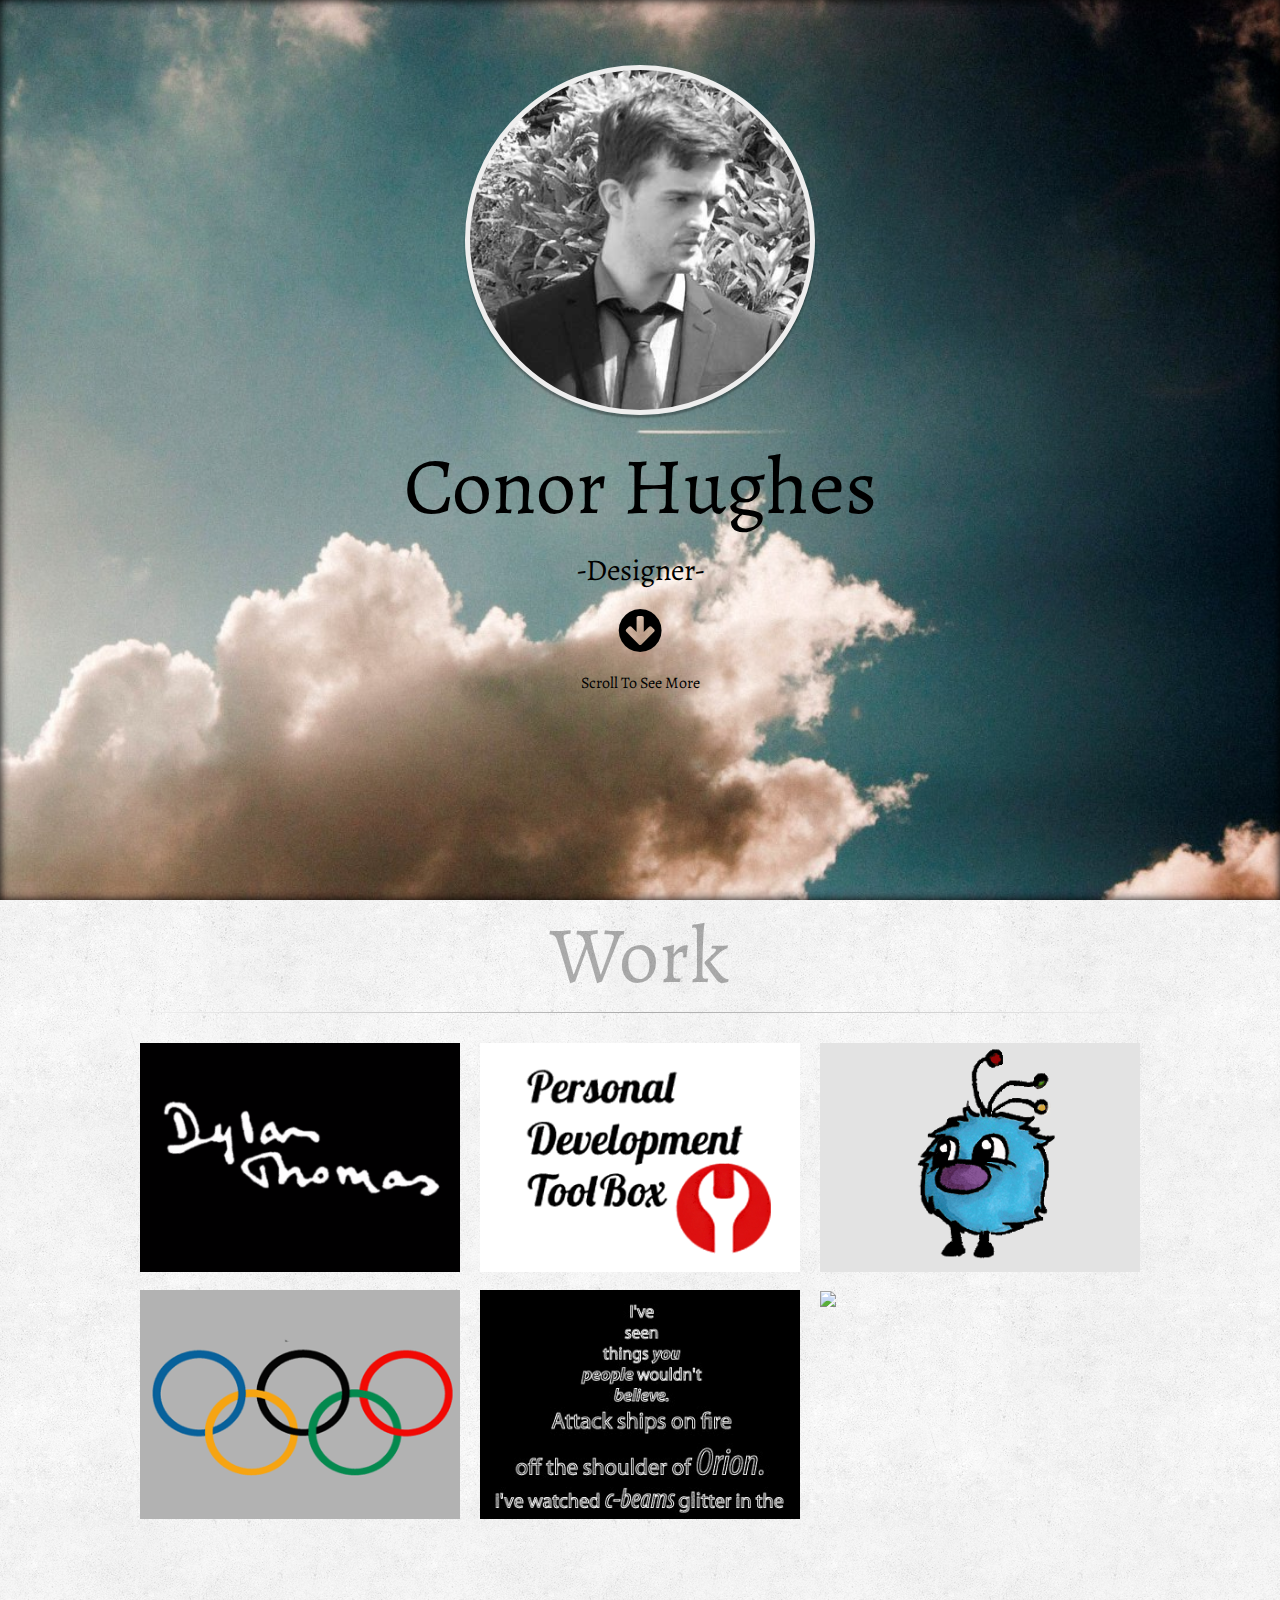
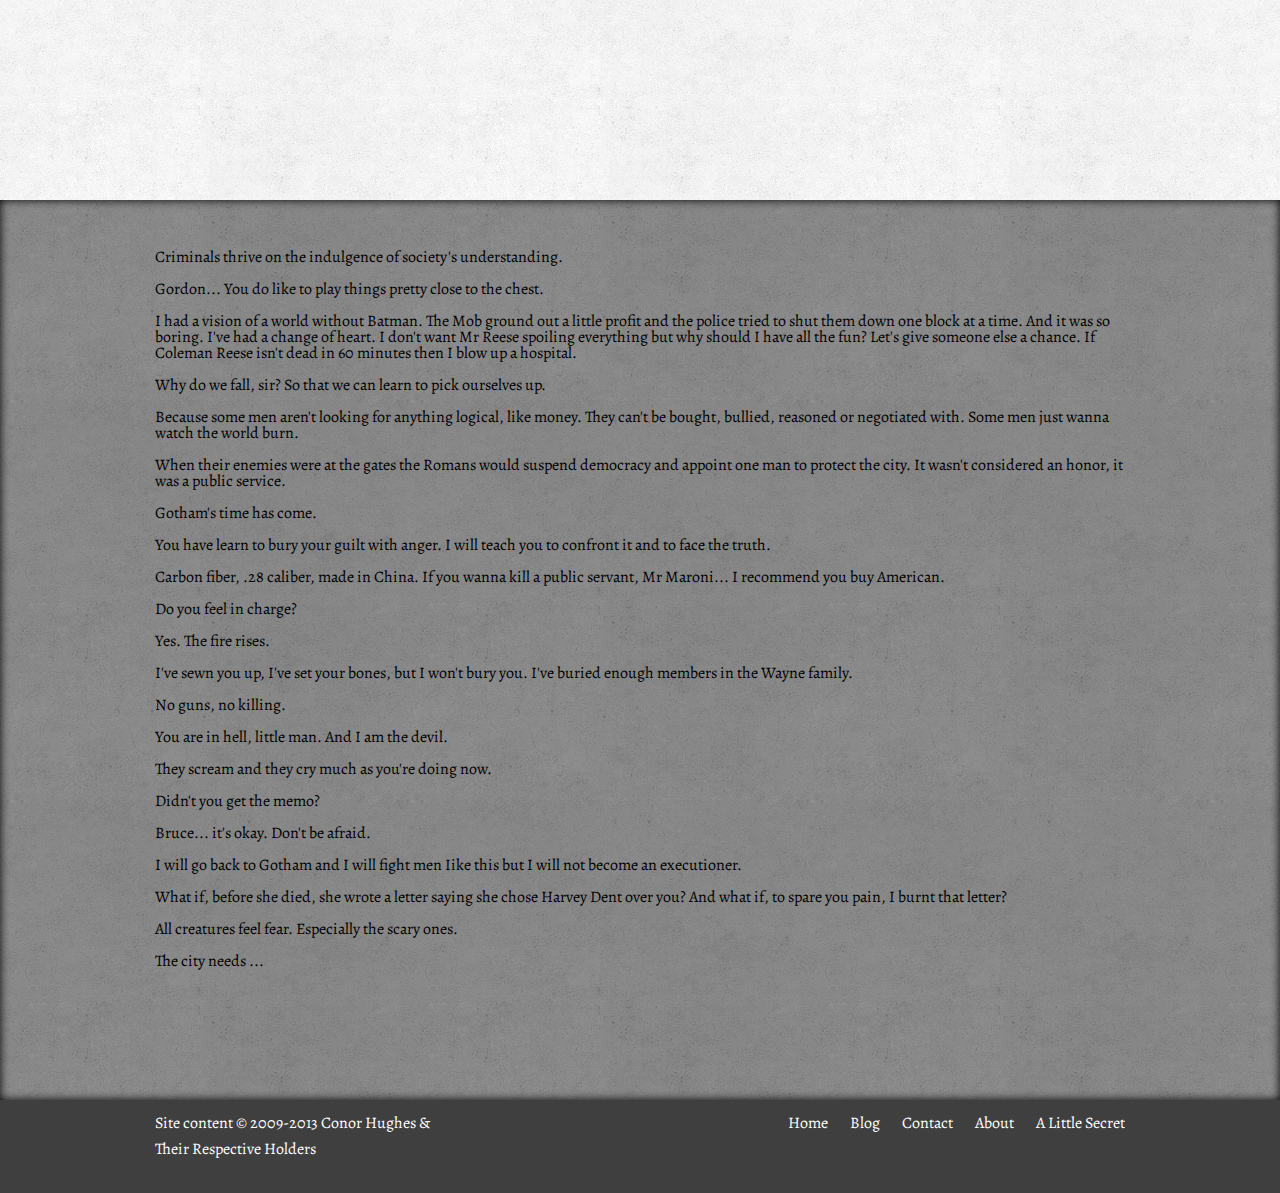
==== index.html @ 6d45c0a3 "Getting Started" ====
<!DOCTYPE html>
<!--[if IE 8]> 				 <html class="no-js lt-ie9" lang="en"> <![endif]-->
<!--[if gt IE 8]><!--> <html class="no-js" lang="en"> <!--<![endif]-->

<head>
	<meta charset="utf-8" />
  <meta name="viewport" content="width=480, user-scalable=no" />
  <link href='http://fonts.googleapis.com/css?family=Alegreya:400&subset=latin' rel='stylesheet' type='text/css'>
  <title>Foundation 4</title>
  
  <link rel="stylesheet" href="stylesheets/normalize.css" />
  
  <link rel="stylesheet" href="stylesheets/app.css" />
  
  <link rel="stylesheet" href="stylesheets/arrow.css">
  
  <!--[if IE 7]><link rel="stylesheet" href="stylesheets/arrow-ie7.css"><![endif]-->

  <script src="javascripts/vendor/custom.modernizr.js"></script>

</head>
<body>

	<div id="bg1" class="slide">
	<div class="row title">
		<div class="large-12 columns">
		
			<div id="headWrap">
			
				<div class="circle"></div>
				
				<h2 class="hi">Conor Hughes</h2>
				
				<h3 class="sub">-Designer-</h3>
				
				<div class="pulse">
				<p>
				<i class="icon-down-circled"></i>
				</br>
				Scroll To See More
				</p>
				</div>
			</div>
		</div>
	</div>
	</div>
	
	<div id="bg2" class="slide">
	<div class="row">
		<div class="large-12 columns">
			<div id="PortGrid">
				<h2 class="work">Work</h2>
			</div>
			<div class="sexy_line"></div>
			</div>
			<!-- Using both block grids together for different layouts -->
			<ul class="small-block-grid-3 large-block-grid-3">
				<li><a href="dylan.html" class="transition"><img src="images/Port/dylan.png"></a></li>
				<li><a href="pdt.html" class="transition"><img src="images/Port/GDLogo.png"></a></li>
				<li><a href="pdt.html" class="transition"><img src="images/Port/ddl.png"></a></li>
			</ul>
			<!-- Using both block grids together for different layouts -->
			<ul class="small-block-grid-3 large-block-grid-3">
				<li><img src="images/Port/oly.png"></li>
				<li><img src="images/Port/tears.png"></li>
				<li><img src="http://placehold.it/350x250"></li>
			</ul>
				</div>
			</div>
		</div>
	</div>
	
	<div id="bg3" class="slide">
	<div class="row">
		<div class="large-12 columns">
			<div id="headWrap">
			
			Criminals thrive on the indulgence of society's understanding.<br><br>Gordon... You do like to play things
pretty close to the chest.<br><br>I had a vision of a world without Batman. The Mob ground out a little profit and the police tried to shut them down one block at a time. And it was so boring. I've had a change of heart. I don't want Mr Reese spoiling everything but why should I have all the fun? Let's give someone else a chance. If Coleman Reese isn't dead in 60 minutes then I blow up a hospital.<br><br>Why do we fall, sir? So that we can learn to pick ourselves up.<br><br>Because some men aren't looking for anything logical, like money. They can't be bought, bullied, reasoned or negotiated with. Some men just wanna watch the world burn.<br><br>When their enemies were at the gates the Romans would suspend democracy and appoint one man to protect the city. It wasn't considered an honor, it was a public service.<br><br>Gotham's time has come.<br><br>You have learn to bury your guilt with anger. I will teach you to confront it and to face the truth.<br><br>Carbon fiber, .28 caliber, made in China. If you wanna kill a public servant, Mr Maroni... I recommend you buy American.<br><br>Do you feel in charge?<br><br>Yes. The fire rises.<br><br>I've sewn you up, I've set your bones, but I won't bury you. I've buried enough members in the Wayne family.<br><br>No guns, no killing.<br><br>You are in hell, little man. And I am the devil.<br><br>They scream and they cry much as you're doing now.<br><br>Didn't you get the memo?<br><br>Bruce... it's okay. Don't be afraid.<br><br>I will go back to Gotham and I will fight men Iike this but I will not become an executioner.<br><br>What if, before she died, she wrote a letter saying she chose Harvey Dent over you? And what if, to spare you pain, I burnt that letter?<br><br>All creatures feel fear. Especially the scary ones. <br><br>The city needs ...
				</div>
			</div>
		</div>
	</div>
<footer>
<div id="copyright">
      <div class="row full-width">
        <div class="large-4 columns">
          <p>Site content © 2009-2013 Conor Hughes  & Their Respective Holders</p>
        </div>
        <div class="large-8 columns">
          <ul class="inline-list right">
            <li><a href="index.html">Home</a></li>
            <li><a href="mynerdcave.com">Blog</a></li>
            <li><a href="http://foundation.zurb.com/docs">Contact</a></li>
            <li><a href="http://foundation.zurb.com/about.php">About</a></li>
            <li><a href="#">A Little Secret</a></li>
          </ul>
          </ul>
        </div>
      </div>
    </div>
</footer>
	

  	<script src="http://ajax.googleapis.com/ajax/libs/jquery/1/jquery.min.js"></script>
  	<script>window.jQuery || document.write('<script src="javascripts/jquery.min.js"><\/script>')</script>
  	
    <script src="javascripts/Custom/fade.js"></script>
    
    <script src="javascripts/Custom/pulse.js"></script>
    
  	<script src="javascripts/foundation/foundation.js"></script>
	
	<script src="javascripts/foundation/foundation.alerts.js"></script>
	
	<script src="javascripts/foundation/foundation.clearing.js"></script>
	
	<script src="javascripts/foundation/foundation.cookie.js"></script>
	
	<script src="javascripts/foundation/foundation.dropdown.js"></script>
	
	<script src="javascripts/foundation/foundation.forms.js"></script>
	
	<script src="javascripts/foundation/foundation.joyride.js"></script>
	
	<script src="javascripts/foundation/foundation.magellan.js"></script>
	
	<script src="javascripts/foundation/foundation.orbit.js"></script>
	
	<script src="javascripts/foundation/foundation.placeholder.js"></script>
	
	<script src="javascripts/foundation/foundation.reveal.js"></script>
	
	<script src="javascripts/foundation/foundation.section.js"></script>
	
	<script src="javascripts/foundation/foundation.tooltips.js"></script>
	
	<script src="javascripts/foundation/foundation.topbar.js"></script>
	
  
  <script>
    $(document).foundation();
  </script>

</body>
</html>
---- stylesheets/app.css ----
*,*:before,*:after{-moz-box-sizing:border-box;-webkit-box-sizing:border-box;box-sizing:border-box}html,body{font-size:100%}body{background:#fff;color:#f8f8f8;padding:0;margin:0;font-family:"Alegreya";font-weight:normal;font-style:normal;line-height:1;position:relative}a:focus{outline:none}img,object,embed{max-width:100%;height:auto}object,embed{height:100%}img{-ms-interpolation-mode:bicubic}#map_canvas img,#map_canvas embed,#map_canvas object,.map_canvas img,.map_canvas embed,.map_canvas object{max-width:none !important}.left{float:left !important}.right{float:right !important}.text-left{text-align:left !important}.text-right{text-align:right !important}.text-center{text-align:center !important}.text-justify{text-align:justify !important}.hide{display:none}.antialiased{-webkit-font-smoothing:antialiased}img{display:inline-block}textarea{height:auto;min-height:50px}select{width:100%}.row{width:100%;margin-left:auto;margin-right:auto;margin-top:0;margin-bottom:0;max-width:62.5em;*zoom:1}.row:before,.row:after{content:" ";display:table}.row:after{clear:both}.row .column,.row .columns{position:relative;padding-left:0.9375em;padding-right:0.9375em;width:100%;float:left}.row.collapse .column,.row.collapse .columns{position:relative;padding-left:0;padding-right:0;float:left}.row .row{width:auto;margin-left:-0.9375em;margin-right:-0.9375em;margin-top:0;margin-bottom:0;max-width:none;*zoom:1}.row .row:before,.row .row:after{content:" ";display:table}.row .row:after{clear:both}.row .row.collapse{width:auto;margin:0;max-width:none;*zoom:1}.row .row.collapse:before,.row .row.collapse:after{content:" ";display:table}.row .row.collapse:after{clear:both}@media only screen{.row .column,.row .columns{position:relative;padding-left:0.9375em;padding-right:0.9375em;float:left}.row .small-1{position:relative;width:8.33333%}.row .small-2{position:relative;width:16.66667%}.row .small-3{position:relative;width:25%}.row .small-4{position:relative;width:33.33333%}.row .small-5{position:relative;width:41.66667%}.row .small-6{position:relative;width:50%}.row .small-7{position:relative;width:58.33333%}.row .small-8{position:relative;width:66.66667%}.row .small-9{position:relative;width:75%}.row .small-10{position:relative;width:83.33333%}.row .small-11{position:relative;width:91.66667%}.row .small-12{position:relative;width:100%}.row .small-offset-1{position:relative;margin-left:8.33333%}.row .small-offset-2{position:relative;margin-left:16.66667%}.row .small-offset-3{position:relative;margin-left:25%}.row .small-offset-4{position:relative;margin-left:33.33333%}.row .small-offset-5{position:relative;margin-left:41.66667%}.row .small-offset-6{position:relative;margin-left:50%}.row .small-offset-7{position:relative;margin-left:58.33333%}.row .small-offset-8{position:relative;margin-left:66.66667%}.row .small-offset-9{position:relative;margin-left:75%}.row .small-offset-10{position:relative;margin-left:83.33333%}[class*="column"]+[class*="column"]:last-child{float:right}[class*="column"]+[class*="column"].end{float:left}.column.small-centered,.columns.small-centered{position:relative;margin-left:auto;margin-right:auto;float:none !important}}@media only screen and (min-width: 48em){.row .large-1{position:relative;width:8.33333%}.row .large-2{position:relative;width:16.66667%}.row .large-3{position:relative;width:25%}.row .large-4{position:relative;width:33.33333%}.row .large-5{position:relative;width:41.66667%}.row .large-6{position:relative;width:50%}.row .large-7{position:relative;width:58.33333%}.row .large-8{position:relative;width:66.66667%}.row .large-9{position:relative;width:75%}.row .large-10{position:relative;width:83.33333%}.row .large-11{position:relative;width:91.66667%}.row .large-12{position:relative;width:100%}.row .large-offset-1{position:relative;margin-left:8.33333%}.row .large-offset-2{position:relative;margin-left:16.66667%}.row .large-offset-3{position:relative;margin-left:25%}.row .large-offset-4{position:relative;margin-left:33.33333%}.row .large-offset-5{position:relative;margin-left:41.66667%}.row .large-offset-6{position:relative;margin-left:50%}.row .large-offset-7{position:relative;margin-left:58.33333%}.row .large-offset-8{position:relative;margin-left:66.66667%}.row .large-offset-9{position:relative;margin-left:75%}.row .large-offset-10{position:relative;margin-left:83.33333%}.push-2{position:relative;left:16.66667%;right:auto}.pull-2{position:relative;right:16.66667%;left:auto}.push-3{position:relative;left:25%;right:auto}.pull-3{position:relative;right:25%;left:auto}.push-4{position:relative;left:33.33333%;right:auto}.pull-4{position:relative;right:33.33333%;left:auto}.push-5{position:relative;left:41.66667%;right:auto}.pull-5{position:relative;right:41.66667%;left:auto}.push-6{position:relative;left:50%;right:auto}.pull-6{position:relative;right:50%;left:auto}.push-7{position:relative;left:58.33333%;right:auto}.pull-7{position:relative;right:58.33333%;left:auto}.push-8{position:relative;left:66.66667%;right:auto}.pull-8{position:relative;right:66.66667%;left:auto}.push-9{position:relative;left:75%;right:auto}.pull-9{position:relative;right:75%;left:auto}.push-10{position:relative;left:83.33333%;right:auto}.pull-10{position:relative;right:83.33333%;left:auto}.small-push-2{left:inherit}.small-pull-2{right:inherit}.small-push-3{left:inherit}.small-pull-3{right:inherit}.small-push-4{left:inherit}.small-pull-4{right:inherit}.small-push-5{left:inherit}.small-pull-5{right:inherit}.small-push-6{left:inherit}.small-pull-6{right:inherit}.small-push-7{left:inherit}.small-pull-7{right:inherit}.small-push-8{left:inherit}.small-pull-8{right:inherit}.small-push-9{left:inherit}.small-pull-9{right:inherit}.small-push-10{left:inherit}.small-pull-10{right:inherit}.column.large-centered,.columns.large-centered{position:relative;margin-left:auto;margin-right:auto;float:none !important}}.show-for-small,.show-for-medium-down,.show-for-large-down{display:inherit !important}.show-for-medium,.show-for-medium-up,.show-for-large,.show-for-large-up,.show-for-xlarge{display:none !important}.hide-for-medium,.hide-for-medium-up,.hide-for-large,.hide-for-large-up,.hide-for-xlarge{display:inherit !important}.hide-for-small,.hide-for-medium-down,.hide-for-large-down{display:none !important}table.show-for-small,table.show-for-medium-down,table.show-for-large-down,table.hide-for-medium,table.hide-for-medium-up,table.hide-for-large,table.hide-for-large-up,table.hide-for-xlarge{display:table}thead.show-for-small,thead.show-for-medium-down,thead.show-for-large-down,thead.hide-for-medium,thead.hide-for-medium-up,thead.hide-for-large,thead.hide-for-large-up,thead.hide-for-xlarge{display:table-header-group !important}tbody.show-for-small,tbody.show-for-medium-down,tbody.show-for-large-down,tbody.hide-for-medium,tbody.hide-for-medium-up,tbody.hide-for-large,tbody.hide-for-large-up,tbody.hide-for-xlarge{display:table-row-group !important}tr.show-for-small,tr.show-for-medium-down,tr.show-for-large-down,tr.hide-for-medium,tr.hide-for-medium-up,tr.hide-for-large,tr.hide-for-large-up,tr.hide-for-xlarge{display:table-row !important}td.show-for-small,td.show-for-medium-down,td.show-for-large-down,td.hide-for-medium,td.hide-for-medium-up,td.hide-for-large,td.hide-for-large-up,td.hide-for-xlarge,th.show-for-small,th.show-for-medium-down,th.show-for-large-down,th.hide-for-medium,th.hide-for-medium-up,th.hide-for-large,th.hide-for-large-up,th.hide-for-xlarge{display:table-cell !important}@media only screen and (min-width: 48em){.show-for-medium,.show-for-medium-up{display:inherit !important}.show-for-small{display:none !important}.hide-for-small{display:inherit !important}.hide-for-medium,.hide-for-medium-up{display:none !important}table.show-for-medium,table.show-for-medium-up,table.hide-for-small{display:table}thead.show-for-medium,thead.show-for-medium-up,thead.hide-for-small{display:table-header-group !important}tbody.show-for-medium,tbody.show-for-medium-up,tbody.hide-for-small{display:table-row-group !important}tr.show-for-medium,tr.show-for-medium-up,tr.hide-for-small{display:table-row !important}td.show-for-medium,td.show-for-medium-up,td.hide-for-small,th.show-for-medium,th.show-for-medium-up,th.hide-for-small{display:table-cell !important}}@media only screen and (min-width: 80em){.show-for-large,.show-for-large-up{display:inherit !important}.show-for-medium,.show-for-medium-down{display:none !important}.hide-for-medium,.hide-for-medium-down{display:inherit !important}.hide-for-large,.hide-for-large-up{display:none !important}table.show-for-large,table.show-for-large-up,table.hide-for-medium,table.hide-for-medium-down{display:table}thead.show-for-large,thead.show-for-large-up,thead.hide-for-medium,thead.hide-for-medium-down{display:table-header-group !important}tbody.show-for-large,tbody.show-for-large-up,tbody.hide-for-medium,tbody.hide-for-medium-down{display:table-row-group !important}tr.show-for-large,tr.show-for-large-up,tr.hide-for-medium,tr.hide-for-medium-down{display:table-row !important}td.show-for-large,td.show-for-large-up,td.hide-for-medium,td.hide-for-medium-down,th.show-for-large,th.show-for-large-up,th.hide-for-medium,th.hide-for-medium-down{display:table-cell !important}}@media only screen and (min-width: 90em){.show-for-xlarge{display:inherit !important}.show-for-large,.show-for-large-down{display:none !important}.hide-for-large,.hide-for-large-down{display:inherit !important}.hide-for-xlarge{display:none !important}table.show-for-xlarge,table.hide-for-large,table.hide-for-large-down{display:table}thead.show-for-xlarge,thead.hide-for-large,thead.hide-for-large-down{display:table-header-group !important}tbody.show-for-xlarge,tbody.hide-for-large,tbody.hide-for-large-down{display:table-row-group !important}tr.show-for-xlarge,tr.hide-for-large,tr.hide-for-large-down{display:table-row !important}td.show-for-xlarge,td.hide-for-large,td.hide-for-large-down,th.show-for-xlarge,th.hide-for-large,th.hide-for-large-down{display:table-cell !important}}.show-for-landscape,.hide-for-portrait{display:inherit !important}.hide-for-landscape,.show-for-portrait{display:none !important}table.hide-for-landscape,table.show-for-portrait{display:table}thead.hide-for-landscape,thead.show-for-portrait{display:table-header-group !important}tbody.hide-for-landscape,tbody.show-for-portrait{display:table-row-group !important}tr.hide-for-landscape,tr.show-for-portrait{display:table-row !important}td.hide-for-landscape,td.show-for-portrait,th.hide-for-landscape,th.show-for-portrait{display:table-cell !important}@media only screen and (orientation: landscape){.show-for-landscape,.hide-for-portrait{display:inherit !important}.hide-for-landscape,.show-for-portrait{display:none !important}table.show-for-landscape,table.hide-for-portrait{display:table}thead.show-for-landscape,thead.hide-for-portrait{display:table-header-group !important}tbody.show-for-landscape,tbody.hide-for-portrait{display:table-row-group !important}tr.show-for-landscape,tr.hide-for-portrait{display:table-row !important}td.show-for-landscape,td.hide-for-portrait,th.show-for-landscape,th.hide-for-portrait{display:table-cell !important}}@media only screen and (orientation: portrait){.show-for-portrait,.hide-for-landscape{display:inherit !important}.hide-for-portrait,.show-for-landscape{display:none !important}table.show-for-portrait,table.hide-for-landscape{display:table}thead.show-for-portrait,thead.hide-for-landscape{display:table-header-group !important}tbody.show-for-portrait,tbody.hide-for-landscape{display:table-row-group !important}tr.show-for-portrait,tr.hide-for-landscape{display:table-row !important}td.show-for-portrait,td.hide-for-landscape,th.show-for-portrait,th.hide-for-landscape{display:table-cell !important}}.show-for-touch{display:none !important}.hide-for-touch{display:inherit !important}.touch .show-for-touch{display:inherit !important}.touch .hide-for-touch{display:none !important}table.hide-for-touch{display:table}.touch table.show-for-touch{display:table}thead.hide-for-touch{display:table-header-group !important}.touch thead.show-for-touch{display:table-header-group !important}tbody.hide-for-touch{display:table-row-group !important}.touch tbody.show-for-touch{display:table-row-group !important}tr.hide-for-touch{display:table-row !important}.touch tr.show-for-touch{display:table-row !important}td.hide-for-touch{display:table-cell !important}.touch td.show-for-touch{display:table-cell !important}th.hide-for-touch{display:table-cell !important}.touch th.show-for-touch{display:table-cell !important}@media only screen{[class*="block-grid-"]{display:block;padding:0;margin:0 -10px;*zoom:1}[class*="block-grid-"]:before,[class*="block-grid-"]:after{content:" ";display:table}[class*="block-grid-"]:after{clear:both}[class*="block-grid-"]>li{display:block;height:auto;float:left;padding:0 10px 10px}.small-block-grid-1>li{width:100%;padding:0 10px 10px}.small-block-grid-1>li:nth-of-type(1n+1){clear:both}.small-block-grid-2>li{width:50%;padding:0 10px 10px}.small-block-grid-2>li:nth-of-type(2n+1){clear:both}.small-block-grid-3>li{width:33.33333%;padding:0 10px 10px}.small-block-grid-3>li:nth-of-type(3n+1){clear:both}.small-block-grid-4>li{width:25%;padding:0 10px 10px}.small-block-grid-4>li:nth-of-type(4n+1){clear:both}.small-block-grid-5>li{width:20%;padding:0 10px 10px}.small-block-grid-5>li:nth-of-type(5n+1){clear:both}.small-block-grid-6>li{width:16.66667%;padding:0 10px 10px}.small-block-grid-6>li:nth-of-type(6n+1){clear:both}.small-block-grid-7>li{width:14.28571%;padding:0 10px 10px}.small-block-grid-7>li:nth-of-type(7n+1){clear:both}.small-block-grid-8>li{width:12.5%;padding:0 10px 10px}.small-block-grid-8>li:nth-of-type(8n+1){clear:both}.small-block-grid-9>li{width:11.11111%;padding:0 10px 10px}.small-block-grid-9>li:nth-of-type(9n+1){clear:both}.small-block-grid-10>li{width:10%;padding:0 10px 10px}.small-block-grid-10>li:nth-of-type(10n+1){clear:both}.small-block-grid-11>li{width:9.09091%;padding:0 10px 10px}.small-block-grid-11>li:nth-of-type(11n+1){clear:both}.small-block-grid-12>li{width:8.33333%;padding:0 10px 10px}.small-block-grid-12>li:nth-of-type(12n+1){clear:both}}@media only screen and (min-width: 48em){.large-block-grid-1>li{width:100%;padding:0 10px 10px}.large-block-grid-1>li:nth-of-type(1n+1){clear:both}.large-block-grid-2>li{width:50%;padding:0 10px 10px}.large-block-grid-2>li:nth-of-type(2n+1){clear:both}.large-block-grid-3>li{width:33.33333%;padding:0 10px 10px}.large-block-grid-3>li:nth-of-type(3n+1){clear:both}.large-block-grid-4>li{width:25%;padding:0 10px 10px}.large-block-grid-4>li:nth-of-type(4n+1){clear:both}.large-block-grid-5>li{width:20%;padding:0 10px 10px}.large-block-grid-5>li:nth-of-type(5n+1){clear:both}.large-block-grid-6>li{width:16.66667%;padding:0 10px 10px}.large-block-grid-6>li:nth-of-type(6n+1){clear:both}.large-block-grid-7>li{width:14.28571%;padding:0 10px 10px}.large-block-grid-7>li:nth-of-type(7n+1){clear:both}.large-block-grid-8>li{width:12.5%;padding:0 10px 10px}.large-block-grid-8>li:nth-of-type(8n+1){clear:both}.large-block-grid-9>li{width:11.11111%;padding:0 10px 10px}.large-block-grid-9>li:nth-of-type(9n+1){clear:both}.large-block-grid-10>li{width:10%;padding:0 10px 10px}.large-block-grid-10>li:nth-of-type(10n+1){clear:both}.large-block-grid-11>li{width:9.09091%;padding:0 10px 10px}.large-block-grid-11>li:nth-of-type(11n+1){clear:both}.large-block-grid-12>li{width:8.33333%;padding:0 10px 10px}.large-block-grid-12>li:nth-of-type(12n+1){clear:both}[class*="small-block-grid-"]>li{clear:none !important}}p.lead{font-size:1.21875em;line-height:1.6}.subheader{line-height:1.4;color:#fff;font-weight:300;margin-top:0.2em;margin-bottom:0.5em}div,dl,dt,dd,ul,ol,li,h1,h2,h3,h4,h5,h6,pre,form,p,blockquote,th,td{margin:0;padding:0;direction:ltr}a{color:#2ba6cb;text-decoration:none;line-height:inherit}a:hover,a:focus{color:#2795b6}a img{border:none}p{font-family:inherit;font-weight:normal;font-size:1em;line-height:1.6;margin-bottom:1.25em;text-rendering:optimizeLegibility}p aside{font-size:0.875em;line-height:1.35;font-style:italic}h1,h2,h3,h4,h5,h6{font-family:"Alegreya";font-weight:bold;font-style:normal;color:#f8f8f8;text-rendering:optimizeLegibility;margin-top:0.2em;margin-bottom:0.5em;line-height:1.2125em}h1 small,h2 small,h3 small,h4 small,h5 small,h6 small{font-size:60%;color:#fff;line-height:0}h1{font-size:2.125em}h2{font-size:1.6875em}h3{font-size:1.375em}h4{font-size:1.125em}h5{font-size:1.125em}h6{font-size:1em}hr{border:solid #ddd;border-width:1px 0 0;clear:both;margin:1.25em 0 1.1875em;height:0}em,i{font-style:italic;line-height:inherit}strong,b{font-weight:bold;line-height:inherit}small{font-size:60%;line-height:inherit}code{font-family:Consolas,"Liberation Mono",Courier,monospace;font-weight:bold;color:#7f0a0c}ul,ol,dl{font-size:1em;line-height:1.6;margin-bottom:1.25em;list-style-position:outside;font-family:inherit}ul li ul,ul li ol{margin-left:1.25em;margin-bottom:0;font-size:1em}ul.square li ul,ul.circle li ul,ul.disc li ul{list-style:inherit}ul.square{list-style-type:square}ul.circle{list-style-type:circle}ul.disc{list-style-type:disc}ul.no-bullet{list-style:none}ol li ul,ol li ol{margin-left:1.25em;margin-bottom:0}dl dt{margin-bottom:0.3em;font-weight:bold}dl dd{margin-bottom:0.75em}abbr,acronym{text-transform:uppercase;font-size:90%;color:#f8f8f8;border-bottom:1px dotted #ddd;cursor:help}abbr{text-transform:none}blockquote{margin:0 0 1.25em;padding:0.5625em 1.25em 0 1.1875em;border-left:1px solid #ddd}blockquote cite{display:block;font-size:0.8125em;color:#fff}blockquote cite:before{content:"\2014 \0020"}blockquote cite a,blockquote cite a:visited{color:#fff}blockquote,blockquote p{line-height:1.6;color:#fff}.vcard{display:inline-block;margin:0 0 1.25em 0;border:1px solid #ddd;padding:0.625em 0.75em}.vcard li{margin:0;display:block}.vcard .fn{font-weight:bold;font-size:0.9375em}.vevent .summary{font-weight:bold}.vevent abbr{cursor:default;text-decoration:none;font-weight:bold;border:none;padding:0 0.0625em}@media only screen and (min-width: 48em){h1,h2,h3,h4,h5,h6{line-height:1.4}h1{font-size:2.75em}h2{font-size:2.3125em}h3{font-size:1.6875em}h4{font-size:1.4375em}}.print-only{display:none !important}@media print{*{background:transparent !important;color:#000 !important;box-shadow:none !important;text-shadow:none !important}a,a:visited{text-decoration:underline}a[href]:after{content:" (" attr(href) ")"}abbr[title]:after{content:" (" attr(title) ")"}.ir a:after,a[href^="javascript:"]:after,a[href^="#"]:after{content:""}pre,blockquote{border:1px solid #999;page-break-inside:avoid}thead{display:table-header-group}tr,img{page-break-inside:avoid}img{max-width:100% !important}@page{margin:0.5cm}p,h2,h3{orphans:3;widows:3}h2,h3{page-break-after:avoid}.hide-on-print{display:none !important}.print-only{display:block !important}.hide-for-print{display:none !important}.show-for-print{display:inherit !important}}.flex-video{position:relative;padding-top:1.5625em;padding-bottom:67.5%;height:0;margin-bottom:1em;overflow:hidden}.flex-video.widescreen{padding-bottom:57.25%}.flex-video.vimeo{padding-top:0}.flex-video iframe,.flex-video object,.flex-video embed,.flex-video video{position:absolute;top:0;left:0;width:100%;height:100%}.inline-list{margin:0 0 1.0625em -1.375em;padding:0;list-style:none;overflow:hidden}.inline-list>li{list-style:none;float:left;margin-left:1.375em;display:block}.inline-list>li>*{display:block}body,html{width:100%;height:100%}.slide{height:100%;width:100%;position:relative;background-color:#eaeaea}#headWrap{padding-top:5%;color:black}#headWrap h2{color:black}#headWrap p{text-align:center}#headWrap p i{font-size:50px}.circle{background-image:url(../images/me.jpg);display:block;width:350px;height:350px;margin:1em auto;background-size:cover;background-repeat:no-repeat;background-position:center center;-webkit-border-radius:99em;-moz-border-radius:99em;border-radius:99em;border:5px solid #eee;box-shadow:0 3px 2px rgba(0,0,0,0.3)}.hi{font-weight:normal;font-size:80px;text-align:center;margin-bottom:0;color:black}.sub{font-weight:normal;font-size:30px;text-align:center;margin-bottom:0;color:black}#bg1{background:url(../images/bg-42.jpg) no-repeat center center fixed;max-width:none;-webkit-background-size:cover;-moz-background-size:cover;-o-background-size:cover;background-size:cover;filter:progid:DXImageTransform.Microsoft.AlphaImageLoader(src='.myBackground.jpg', sizingMethod='scale');-ms-filter:"progid:DXImageTransform.Microsoft.AlphaImageLoader(src='myBackground.jpg', sizingMethod='scale')";-moz-box-shadow:inset 0 0 10px #000000;-webkit-box-shadow:inset 0 0 10px #000000;box-shadow:inset 0 0 10px #000000}.work{font-weight:normal;font-size:80px;text-align:center;margin:0 0 0 0;color:#000;opacity:0.3}.sexy_line{margin:0 0 30px 0;height:1px;background:black;background:-webkit-gradient(linear, 0 0, 100% 0, from(#eee), to(#eee), color-stop(50%, #aaa))}#bg2{background-image:url(../images/4.png);background-repeat:repeat;background-position:top left;background-attachment:scroll}#bg3{background-image:url(../images/2.png);background-repeat:repeat;background-position:top left;background-attachment:scroll;-moz-box-shadow:inset 0 0 10px #000000;-webkit-box-shadow:inset 0 0 10px #000000;box-shadow:inset 0 0 10px #000000}.lead{height:750px;width:100%;position:relative;background-color:#eaeaea}#InfoGrid{padding-top:5%}.ribbon{background:#eee;border-left:1px dashed #aaa;border-right:1px dashed #aaa;border-radius:5px 5px 0 0;box-shadow:5px 0 0 #eee, -5px 0 0 #eee;height:40px;margin:0 5px;position:relative;width:90px;-webkit-filter:drop-shadow(0 2px 5px rgba(0,0,0,0.5))}.ribbon a{margin-left:27%;line-height:40px;color:#000;opacity:0.5}.ribbon:after,.ribbon:before{border-top:15px solid #eee;content:'';height:0;position:absolute;top:100%;width:0}.ribbon:after{border-left:50px solid transparent;right:-6px}.ribbon:before{border-right:50px solid transparent;left:-6px}#prevLink{left:30px}#nextLink{right:30px}.nextPrevLink{position:fixed;top:45%;display:block;font-weight:bold;color:#333;text-decoration:none;width:66px;height:140px;z-index:99;opacity:0.8;-webkit-transition-property:all;-ms-transition-property:all;transition-property:all;-webkit-transition-duration:1s;-ms-transition-duration:1s;transition-duration:1s}.nextPrevLink .label{display:block;position:absolute;top:60px;left:14px;font-size:30px;opacity:0.5}#copyright{background:#3f3f3f;color:#fff;padding:11px 0}#copyright li{color:#fff}#copyright li a{color:#fff}
---- stylesheets/arrow.css ----
@font-face {
  font-family: 'arrow';
  src: url("../font/arrow.eot?43098147");
  src: url("../font/arrow.eot?43098147#iefix") format('embedded-opentype'), url("../font/arrow.woff?43098147") format('woff'), url("../font/arrow.ttf?43098147") format('truetype'), url("../font/arrow.svg?43098147#arrow") format('svg');
  font-weight: normal;
  font-style: normal;
}
/* Chrome hack: SVG is rendered more smooth in Windozze. 100% magic, uncomment if you need it. */
/* Note, that will break hinting! In other OS-es font will be not as sharp as it could be */
/*
@media screen and (-webkit-min-device-pixel-ratio:0) {
  @font-face {
    font-family: 'arrow';
    src: url('../font/arrow.svg?43098147#arrow') format('svg');
  }
}
*/
[class^="icon-"]:before,
[class*=" icon-"]:before {
  font-family: 'arrow';
  font-style: normal;
  font-weight: normal;
  speak: none;
  display: inline-block;
  text-decoration: inherit;
  width: 1em;
  margin-right: 0.2em;
  text-align: center;
/* opacity .8 */
/* For safety - reset parent styles, that can break glyph codes*/
  font-variant: normal;
  text-transform: none;
/* fix buttons height, for twitter bootstrap */
  line-height: 1em;
/* Animation center compensation - magrins should be symmetric */
/* remove if not needed */
  margin-left: 0.2em;
/* you can be more comfortable with increased icons size */
/* font-size: 120%; */
/* Uncomment for 3D effect */
/* text-shadow: 1px 1px 1px rgba(127, 127, 127, 0.3); */
}

.icon-left-circled:before { content: '\f0a8'; } /* '' */
.icon-right-circled:before { content: '\f0a9'; } /* '' */
.icon-up-circled:before { content: '\f0aa'; } /* '' */
.icon-down-circled:before { content: '\f0ab'; } /* '' */
---- stylesheets/arrow-ie7.css ----
[class^="icon-"],
[class*=" icon-"] {
  font-family: 'arrow';
  font-style: normal;
  font-weight: normal;
/* fix buttons height */
  line-height: 1em;
/* you can be more comfortable with increased icons size */
/* font-size: 120%; */
}

.icon-left-circled { *zoom: expression( this.runtimeStyle['zoom'] = '1', this.innerHTML = '&#xf0a8;&nbsp;'); }
.icon-right-circled { *zoom: expression( this.runtimeStyle['zoom'] = '1', this.innerHTML = '&#xf0a9;&nbsp;'); }
.icon-up-circled { *zoom: expression( this.runtimeStyle['zoom'] = '1', this.innerHTML = '&#xf0aa;&nbsp;'); }
.icon-down-circled { *zoom: expression( this.runtimeStyle['zoom'] = '1', this.innerHTML = '&#xf0ab;&nbsp;'); }
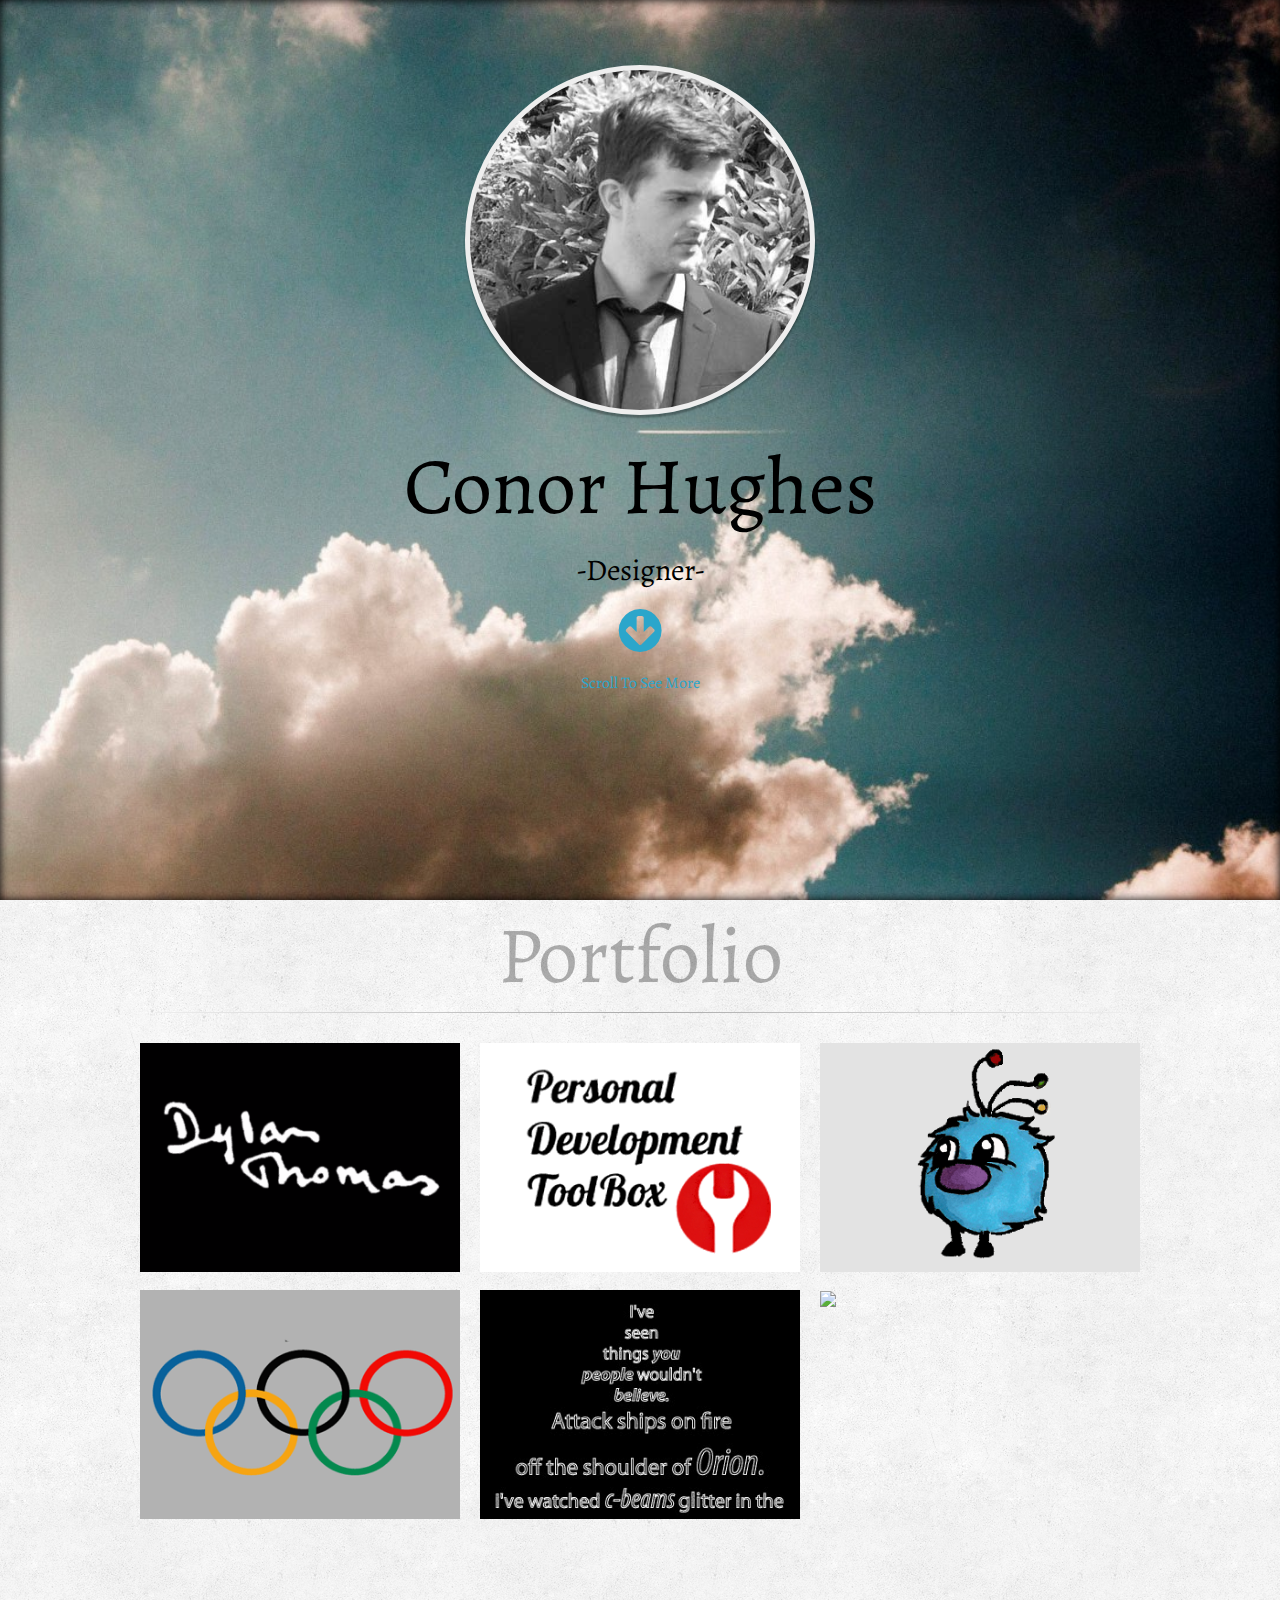
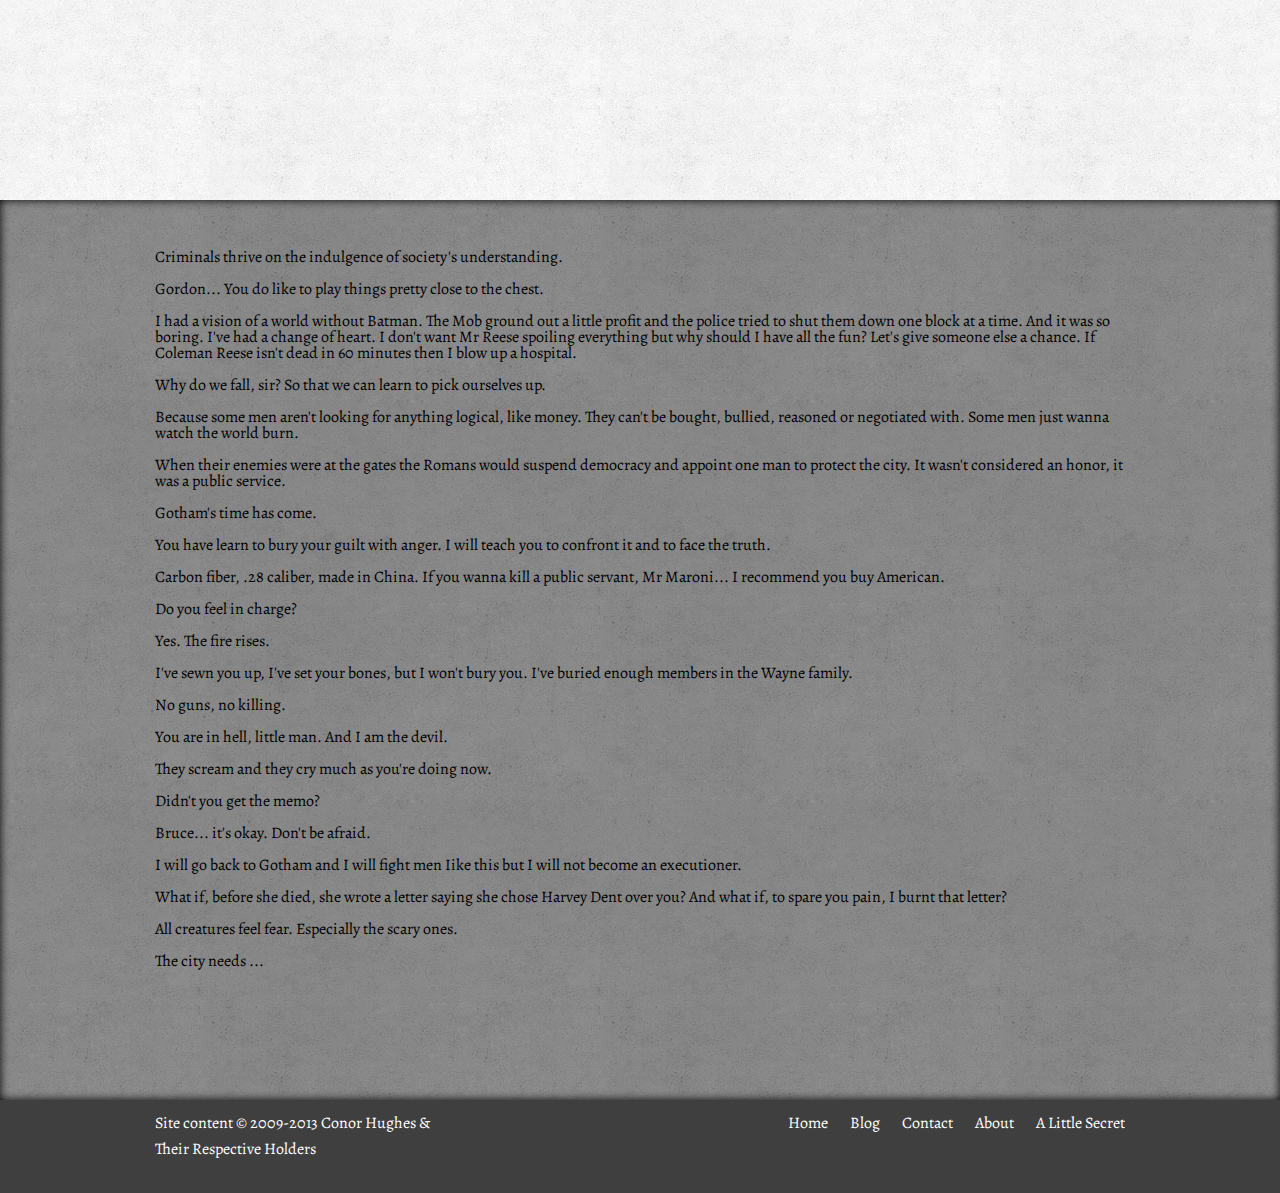
==== commit 562f0bef: "Pages Built" ====
--- a/index.html
+++ b/index.html
@@ -5,9 +5,10 @@
 
 <head>
 	<meta charset="utf-8" />
-  <meta name="viewport" content="width=480, user-scalable=no" />
+	<meta http-equiv="X-UA-Compatible" content="IE=edge,chrome=1">
+	<meta name="viewport" content="width=device-width"/>
   <link href='http://fonts.googleapis.com/css?family=Alegreya:400&subset=latin' rel='stylesheet' type='text/css'>
-  <title>Foundation 4</title>
+  <title>Conor Hughes</title>
   
   <link rel="stylesheet" href="stylesheets/normalize.css" />
   
@@ -16,7 +17,8 @@
   <link rel="stylesheet" href="stylesheets/arrow.css">
   
   <!--[if IE 7]><link rel="stylesheet" href="stylesheets/arrow-ie7.css"><![endif]-->
-
+  
+  
   <script src="javascripts/vendor/custom.modernizr.js"></script>
 
 </head>
@@ -35,10 +37,11 @@
 				<h3 class="sub">-Designer-</h3>
 				
 				<div class="pulse">
-				<p>
+				<p><a href="#port">
 				<i class="icon-down-circled"></i>
 				</br>
 				Scroll To See More
+				</a>
 				</p>
 				</div>
 			</div>
@@ -48,9 +51,9 @@
 	
 	<div id="bg2" class="slide">
 	<div class="row">
-		<div class="large-12 columns">
+		<div id="port" class="large-12 columns">
 			<div id="PortGrid">
-				<h2 class="work">Work</h2>
+				<h2 class="work">Portfolio</h2>
 			</div>
 			<div class="sexy_line"></div>
 			</div>
@@ -58,12 +61,12 @@
 			<ul class="small-block-grid-3 large-block-grid-3">
 				<li><a href="dylan.html" class="transition"><img src="images/Port/dylan.png"></a></li>
 				<li><a href="pdt.html" class="transition"><img src="images/Port/GDLogo.png"></a></li>
-				<li><a href="pdt.html" class="transition"><img src="images/Port/ddl.png"></a></li>
+				<li><a href="ddc.html" class="transition"><img src="images/Port/ddl.png"></a></li>
 			</ul>
 			<!-- Using both block grids together for different layouts -->
 			<ul class="small-block-grid-3 large-block-grid-3">
-				<li><img src="images/Port/oly.png"></li>
-				<li><img src="images/Port/tears.png"></li>
+				<li><a href="oly.html" class="transition"><img src="images/Port/oly.png"></a></li>
+				<li><a href="blade.html" class="transition"><img src="images/Port/tears.png"></a></li>
 				<li><img src="http://placehold.it/350x250"></li>
 			</ul>
 				</div>
@@ -106,9 +109,14 @@
   	<script src="http://ajax.googleapis.com/ajax/libs/jquery/1/jquery.min.js"></script>
   	<script>window.jQuery || document.write('<script src="javascripts/jquery.min.js"><\/script>')</script>
   	
+  	
+
+  	
     <script src="javascripts/Custom/fade.js"></script>
     
     <script src="javascripts/Custom/pulse.js"></script>
+    
+    
     
   	<script src="javascripts/foundation/foundation.js"></script>
 	
@@ -143,5 +151,73 @@
     $(document).foundation();
   </script>
 
+<script>
+	$(function() {
+	
+		function filterPath(string) {
+			return string
+			.replace(/^\//,'')
+			.replace(/(index|default).[a-zA-Z]{3,4}$/,'')
+			.replace(/\/$/,'');
+		}
+	
+		var locationPath = filterPath(location.pathname);
+		var scrollElem = scrollableElement('html', 'body');
+	
+		// Any links with hash tags in them (can't do ^= because of fully qualified URL potential)
+		$('a[href*=#]').each(function() {
+	
+			// Ensure it's a same-page link
+			var thisPath = filterPath(this.pathname) || locationPath;
+			if (  locationPath == thisPath
+				&& (location.hostname == this.hostname || !this.hostname)
+				&& this.hash.replace(/#/,'') ) {
+	
+					// Ensure target exists
+					var $target = $(this.hash), target = this.hash;
+					if (target) {
+	
+						// Find location of target
+						var targetOffset = $target.offset().top;
+						$(this).click(function(event) {
+	
+							// Prevent jump-down
+							event.preventDefault();
+	
+							// Animate to target
+							$(scrollElem).animate({scrollTop: targetOffset}, 400, function() {
+	
+								// Set hash in URL after animation successful
+								location.hash = target;
+	
+							});
+						});
+					}
+			}
+	
+		});
+	
+		// Use the first element that is "scrollable"  (cross-browser fix?)
+		function scrollableElement(els) {
+			for (var i = 0, argLength = arguments.length; i <argLength; i++) {
+				var el = arguments[i],
+				$scrollElement = $(el);
+				if ($scrollElement.scrollTop()> 0) {
+					return el;
+				} else {
+					$scrollElement.scrollTop(1);
+					var isScrollable = $scrollElement.scrollTop()> 0;
+					$scrollElement.scrollTop(0);
+					if (isScrollable) {
+						return el;
+					}
+				}
+			}
+			return [];
+		}
+	
+	});
+	</script>
+
 </body>
 </html>
--- a/stylesheets/app.css
+++ b/stylesheets/app.css
@@ -1 +1 @@
-*,*:before,*:after{-moz-box-sizing:border-box;-webkit-box-sizing:border-box;box-sizing:border-box}html,body{font-size:100%}body{background:#fff;color:#f8f8f8;padding:0;margin:0;font-family:"Alegreya";font-weight:normal;font-style:normal;line-height:1;position:relative}a:focus{outline:none}img,object,embed{max-width:100%;height:auto}object,embed{height:100%}img{-ms-interpolation-mode:bicubic}#map_canvas img,#map_canvas embed,#map_canvas object,.map_canvas img,.map_canvas embed,.map_canvas object{max-width:none !important}.left{float:left !important}.right{float:right !important}.text-left{text-align:left !important}.text-right{text-align:right !important}.text-center{text-align:center !important}.text-justify{text-align:justify !important}.hide{display:none}.antialiased{-webkit-font-smoothing:antialiased}img{display:inline-block}textarea{height:auto;min-height:50px}select{width:100%}.row{width:100%;margin-left:auto;margin-right:auto;margin-top:0;margin-bottom:0;max-width:62.5em;*zoom:1}.row:before,.row:after{content:" ";display:table}.row:after{clear:both}.row .column,.row .columns{position:relative;padding-left:0.9375em;padding-right:0.9375em;width:100%;float:left}.row.collapse .column,.row.collapse .columns{position:relative;padding-left:0;padding-right:0;float:left}.row .row{width:auto;margin-left:-0.9375em;margin-right:-0.9375em;margin-top:0;margin-bottom:0;max-width:none;*zoom:1}.row .row:before,.row .row:after{content:" ";display:table}.row .row:after{clear:both}.row .row.collapse{width:auto;margin:0;max-width:none;*zoom:1}.row .row.collapse:before,.row .row.collapse:after{content:" ";display:table}.row .row.collapse:after{clear:both}@media only screen{.row .column,.row .columns{position:relative;padding-left:0.9375em;padding-right:0.9375em;float:left}.row .small-1{position:relative;width:8.33333%}.row .small-2{position:relative;width:16.66667%}.row .small-3{position:relative;width:25%}.row .small-4{position:relative;width:33.33333%}.row .small-5{position:relative;width:41.66667%}.row .small-6{position:relative;width:50%}.row .small-7{position:relative;width:58.33333%}.row .small-8{position:relative;width:66.66667%}.row .small-9{position:relative;width:75%}.row .small-10{position:relative;width:83.33333%}.row .small-11{position:relative;width:91.66667%}.row .small-12{position:relative;width:100%}.row .small-offset-1{position:relative;margin-left:8.33333%}.row .small-offset-2{position:relative;margin-left:16.66667%}.row .small-offset-3{position:relative;margin-left:25%}.row .small-offset-4{position:relative;margin-left:33.33333%}.row .small-offset-5{position:relative;margin-left:41.66667%}.row .small-offset-6{position:relative;margin-left:50%}.row .small-offset-7{position:relative;margin-left:58.33333%}.row .small-offset-8{position:relative;margin-left:66.66667%}.row .small-offset-9{position:relative;margin-left:75%}.row .small-offset-10{position:relative;margin-left:83.33333%}[class*="column"]+[class*="column"]:last-child{float:right}[class*="column"]+[class*="column"].end{float:left}.column.small-centered,.columns.small-centered{position:relative;margin-left:auto;margin-right:auto;float:none !important}}@media only screen and (min-width: 48em){.row .large-1{position:relative;width:8.33333%}.row .large-2{position:relative;width:16.66667%}.row .large-3{position:relative;width:25%}.row .large-4{position:relative;width:33.33333%}.row .large-5{position:relative;width:41.66667%}.row .large-6{position:relative;width:50%}.row .large-7{position:relative;width:58.33333%}.row .large-8{position:relative;width:66.66667%}.row .large-9{position:relative;width:75%}.row .large-10{position:relative;width:83.33333%}.row .large-11{position:relative;width:91.66667%}.row .large-12{position:relative;width:100%}.row .large-offset-1{position:relative;margin-left:8.33333%}.row .large-offset-2{position:relative;margin-left:16.66667%}.row .large-offset-3{position:relative;margin-left:25%}.row .large-offset-4{position:relative;margin-left:33.33333%}.row .large-offset-5{position:relative;margin-left:41.66667%}.row .large-offset-6{position:relative;margin-left:50%}.row .large-offset-7{position:relative;margin-left:58.33333%}.row .large-offset-8{position:relative;margin-left:66.66667%}.row .large-offset-9{position:relative;margin-left:75%}.row .large-offset-10{position:relative;margin-left:83.33333%}.push-2{position:relative;left:16.66667%;right:auto}.pull-2{position:relative;right:16.66667%;left:auto}.push-3{position:relative;left:25%;right:auto}.pull-3{position:relative;right:25%;left:auto}.push-4{position:relative;left:33.33333%;right:auto}.pull-4{position:relative;right:33.33333%;left:auto}.push-5{position:relative;left:41.66667%;right:auto}.pull-5{position:relative;right:41.66667%;left:auto}.push-6{position:relative;left:50%;right:auto}.pull-6{position:relative;right:50%;left:auto}.push-7{position:relative;left:58.33333%;right:auto}.pull-7{position:relative;right:58.33333%;left:auto}.push-8{position:relative;left:66.66667%;right:auto}.pull-8{position:relative;right:66.66667%;left:auto}.push-9{position:relative;left:75%;right:auto}.pull-9{position:relative;right:75%;left:auto}.push-10{position:relative;left:83.33333%;right:auto}.pull-10{position:relative;right:83.33333%;left:auto}.small-push-2{left:inherit}.small-pull-2{right:inherit}.small-push-3{left:inherit}.small-pull-3{right:inherit}.small-push-4{left:inherit}.small-pull-4{right:inherit}.small-push-5{left:inherit}.small-pull-5{right:inherit}.small-push-6{left:inherit}.small-pull-6{right:inherit}.small-push-7{left:inherit}.small-pull-7{right:inherit}.small-push-8{left:inherit}.small-pull-8{right:inherit}.small-push-9{left:inherit}.small-pull-9{right:inherit}.small-push-10{left:inherit}.small-pull-10{right:inherit}.column.large-centered,.columns.large-centered{position:relative;margin-left:auto;margin-right:auto;float:none !important}}.show-for-small,.show-for-medium-down,.show-for-large-down{display:inherit !important}.show-for-medium,.show-for-medium-up,.show-for-large,.show-for-large-up,.show-for-xlarge{display:none !important}.hide-for-medium,.hide-for-medium-up,.hide-for-large,.hide-for-large-up,.hide-for-xlarge{display:inherit !important}.hide-for-small,.hide-for-medium-down,.hide-for-large-down{display:none !important}table.show-for-small,table.show-for-medium-down,table.show-for-large-down,table.hide-for-medium,table.hide-for-medium-up,table.hide-for-large,table.hide-for-large-up,table.hide-for-xlarge{display:table}thead.show-for-small,thead.show-for-medium-down,thead.show-for-large-down,thead.hide-for-medium,thead.hide-for-medium-up,thead.hide-for-large,thead.hide-for-large-up,thead.hide-for-xlarge{display:table-header-group !important}tbody.show-for-small,tbody.show-for-medium-down,tbody.show-for-large-down,tbody.hide-for-medium,tbody.hide-for-medium-up,tbody.hide-for-large,tbody.hide-for-large-up,tbody.hide-for-xlarge{display:table-row-group !important}tr.show-for-small,tr.show-for-medium-down,tr.show-for-large-down,tr.hide-for-medium,tr.hide-for-medium-up,tr.hide-for-large,tr.hide-for-large-up,tr.hide-for-xlarge{display:table-row !important}td.show-for-small,td.show-for-medium-down,td.show-for-large-down,td.hide-for-medium,td.hide-for-medium-up,td.hide-for-large,td.hide-for-large-up,td.hide-for-xlarge,th.show-for-small,th.show-for-medium-down,th.show-for-large-down,th.hide-for-medium,th.hide-for-medium-up,th.hide-for-large,th.hide-for-large-up,th.hide-for-xlarge{display:table-cell !important}@media only screen and (min-width: 48em){.show-for-medium,.show-for-medium-up{display:inherit !important}.show-for-small{display:none !important}.hide-for-small{display:inherit !important}.hide-for-medium,.hide-for-medium-up{display:none !important}table.show-for-medium,table.show-for-medium-up,table.hide-for-small{display:table}thead.show-for-medium,thead.show-for-medium-up,thead.hide-for-small{display:table-header-group !important}tbody.show-for-medium,tbody.show-for-medium-up,tbody.hide-for-small{display:table-row-group !important}tr.show-for-medium,tr.show-for-medium-up,tr.hide-for-small{display:table-row !important}td.show-for-medium,td.show-for-medium-up,td.hide-for-small,th.show-for-medium,th.show-for-medium-up,th.hide-for-small{display:table-cell !important}}@media only screen and (min-width: 80em){.show-for-large,.show-for-large-up{display:inherit !important}.show-for-medium,.show-for-medium-down{display:none !important}.hide-for-medium,.hide-for-medium-down{display:inherit !important}.hide-for-large,.hide-for-large-up{display:none !important}table.show-for-large,table.show-for-large-up,table.hide-for-medium,table.hide-for-medium-down{display:table}thead.show-for-large,thead.show-for-large-up,thead.hide-for-medium,thead.hide-for-medium-down{display:table-header-group !important}tbody.show-for-large,tbody.show-for-large-up,tbody.hide-for-medium,tbody.hide-for-medium-down{display:table-row-group !important}tr.show-for-large,tr.show-for-large-up,tr.hide-for-medium,tr.hide-for-medium-down{display:table-row !important}td.show-for-large,td.show-for-large-up,td.hide-for-medium,td.hide-for-medium-down,th.show-for-large,th.show-for-large-up,th.hide-for-medium,th.hide-for-medium-down{display:table-cell !important}}@media only screen and (min-width: 90em){.show-for-xlarge{display:inherit !important}.show-for-large,.show-for-large-down{display:none !important}.hide-for-large,.hide-for-large-down{display:inherit !important}.hide-for-xlarge{display:none !important}table.show-for-xlarge,table.hide-for-large,table.hide-for-large-down{display:table}thead.show-for-xlarge,thead.hide-for-large,thead.hide-for-large-down{display:table-header-group !important}tbody.show-for-xlarge,tbody.hide-for-large,tbody.hide-for-large-down{display:table-row-group !important}tr.show-for-xlarge,tr.hide-for-large,tr.hide-for-large-down{display:table-row !important}td.show-for-xlarge,td.hide-for-large,td.hide-for-large-down,th.show-for-xlarge,th.hide-for-large,th.hide-for-large-down{display:table-cell !important}}.show-for-landscape,.hide-for-portrait{display:inherit !important}.hide-for-landscape,.show-for-portrait{display:none !important}table.hide-for-landscape,table.show-for-portrait{display:table}thead.hide-for-landscape,thead.show-for-portrait{display:table-header-group !important}tbody.hide-for-landscape,tbody.show-for-portrait{display:table-row-group !important}tr.hide-for-landscape,tr.show-for-portrait{display:table-row !important}td.hide-for-landscape,td.show-for-portrait,th.hide-for-landscape,th.show-for-portrait{display:table-cell !important}@media only screen and (orientation: landscape){.show-for-landscape,.hide-for-portrait{display:inherit !important}.hide-for-landscape,.show-for-portrait{display:none !important}table.show-for-landscape,table.hide-for-portrait{display:table}thead.show-for-landscape,thead.hide-for-portrait{display:table-header-group !important}tbody.show-for-landscape,tbody.hide-for-portrait{display:table-row-group !important}tr.show-for-landscape,tr.hide-for-portrait{display:table-row !important}td.show-for-landscape,td.hide-for-portrait,th.show-for-landscape,th.hide-for-portrait{display:table-cell !important}}@media only screen and (orientation: portrait){.show-for-portrait,.hide-for-landscape{display:inherit !important}.hide-for-portrait,.show-for-landscape{display:none !important}table.show-for-portrait,table.hide-for-landscape{display:table}thead.show-for-portrait,thead.hide-for-landscape{display:table-header-group !important}tbody.show-for-portrait,tbody.hide-for-landscape{display:table-row-group !important}tr.show-for-portrait,tr.hide-for-landscape{display:table-row !important}td.show-for-portrait,td.hide-for-landscape,th.show-for-portrait,th.hide-for-landscape{display:table-cell !important}}.show-for-touch{display:none !important}.hide-for-touch{display:inherit !important}.touch .show-for-touch{display:inherit !important}.touch .hide-for-touch{display:none !important}table.hide-for-touch{display:table}.touch table.show-for-touch{display:table}thead.hide-for-touch{display:table-header-group !important}.touch thead.show-for-touch{display:table-header-group !important}tbody.hide-for-touch{display:table-row-group !important}.touch tbody.show-for-touch{display:table-row-group !important}tr.hide-for-touch{display:table-row !important}.touch tr.show-for-touch{display:table-row !important}td.hide-for-touch{display:table-cell !important}.touch td.show-for-touch{display:table-cell !important}th.hide-for-touch{display:table-cell !important}.touch th.show-for-touch{display:table-cell !important}@media only screen{[class*="block-grid-"]{display:block;padding:0;margin:0 -10px;*zoom:1}[class*="block-grid-"]:before,[class*="block-grid-"]:after{content:" ";display:table}[class*="block-grid-"]:after{clear:both}[class*="block-grid-"]>li{display:block;height:auto;float:left;padding:0 10px 10px}.small-block-grid-1>li{width:100%;padding:0 10px 10px}.small-block-grid-1>li:nth-of-type(1n+1){clear:both}.small-block-grid-2>li{width:50%;padding:0 10px 10px}.small-block-grid-2>li:nth-of-type(2n+1){clear:both}.small-block-grid-3>li{width:33.33333%;padding:0 10px 10px}.small-block-grid-3>li:nth-of-type(3n+1){clear:both}.small-block-grid-4>li{width:25%;padding:0 10px 10px}.small-block-grid-4>li:nth-of-type(4n+1){clear:both}.small-block-grid-5>li{width:20%;padding:0 10px 10px}.small-block-grid-5>li:nth-of-type(5n+1){clear:both}.small-block-grid-6>li{width:16.66667%;padding:0 10px 10px}.small-block-grid-6>li:nth-of-type(6n+1){clear:both}.small-block-grid-7>li{width:14.28571%;padding:0 10px 10px}.small-block-grid-7>li:nth-of-type(7n+1){clear:both}.small-block-grid-8>li{width:12.5%;padding:0 10px 10px}.small-block-grid-8>li:nth-of-type(8n+1){clear:both}.small-block-grid-9>li{width:11.11111%;padding:0 10px 10px}.small-block-grid-9>li:nth-of-type(9n+1){clear:both}.small-block-grid-10>li{width:10%;padding:0 10px 10px}.small-block-grid-10>li:nth-of-type(10n+1){clear:both}.small-block-grid-11>li{width:9.09091%;padding:0 10px 10px}.small-block-grid-11>li:nth-of-type(11n+1){clear:both}.small-block-grid-12>li{width:8.33333%;padding:0 10px 10px}.small-block-grid-12>li:nth-of-type(12n+1){clear:both}}@media only screen and (min-width: 48em){.large-block-grid-1>li{width:100%;padding:0 10px 10px}.large-block-grid-1>li:nth-of-type(1n+1){clear:both}.large-block-grid-2>li{width:50%;padding:0 10px 10px}.large-block-grid-2>li:nth-of-type(2n+1){clear:both}.large-block-grid-3>li{width:33.33333%;padding:0 10px 10px}.large-block-grid-3>li:nth-of-type(3n+1){clear:both}.large-block-grid-4>li{width:25%;padding:0 10px 10px}.large-block-grid-4>li:nth-of-type(4n+1){clear:both}.large-block-grid-5>li{width:20%;padding:0 10px 10px}.large-block-grid-5>li:nth-of-type(5n+1){clear:both}.large-block-grid-6>li{width:16.66667%;padding:0 10px 10px}.large-block-grid-6>li:nth-of-type(6n+1){clear:both}.large-block-grid-7>li{width:14.28571%;padding:0 10px 10px}.large-block-grid-7>li:nth-of-type(7n+1){clear:both}.large-block-grid-8>li{width:12.5%;padding:0 10px 10px}.large-block-grid-8>li:nth-of-type(8n+1){clear:both}.large-block-grid-9>li{width:11.11111%;padding:0 10px 10px}.large-block-grid-9>li:nth-of-type(9n+1){clear:both}.large-block-grid-10>li{width:10%;padding:0 10px 10px}.large-block-grid-10>li:nth-of-type(10n+1){clear:both}.large-block-grid-11>li{width:9.09091%;padding:0 10px 10px}.large-block-grid-11>li:nth-of-type(11n+1){clear:both}.large-block-grid-12>li{width:8.33333%;padding:0 10px 10px}.large-block-grid-12>li:nth-of-type(12n+1){clear:both}[class*="small-block-grid-"]>li{clear:none !important}}p.lead{font-size:1.21875em;line-height:1.6}.subheader{line-height:1.4;color:#fff;font-weight:300;margin-top:0.2em;margin-bottom:0.5em}div,dl,dt,dd,ul,ol,li,h1,h2,h3,h4,h5,h6,pre,form,p,blockquote,th,td{margin:0;padding:0;direction:ltr}a{color:#2ba6cb;text-decoration:none;line-height:inherit}a:hover,a:focus{color:#2795b6}a img{border:none}p{font-family:inherit;font-weight:normal;font-size:1em;line-height:1.6;margin-bottom:1.25em;text-rendering:optimizeLegibility}p aside{font-size:0.875em;line-height:1.35;font-style:italic}h1,h2,h3,h4,h5,h6{font-family:"Alegreya";font-weight:bold;font-style:normal;color:#f8f8f8;text-rendering:optimizeLegibility;margin-top:0.2em;margin-bottom:0.5em;line-height:1.2125em}h1 small,h2 small,h3 small,h4 small,h5 small,h6 small{font-size:60%;color:#fff;line-height:0}h1{font-size:2.125em}h2{font-size:1.6875em}h3{font-size:1.375em}h4{font-size:1.125em}h5{font-size:1.125em}h6{font-size:1em}hr{border:solid #ddd;border-width:1px 0 0;clear:both;margin:1.25em 0 1.1875em;height:0}em,i{font-style:italic;line-height:inherit}strong,b{font-weight:bold;line-height:inherit}small{font-size:60%;line-height:inherit}code{font-family:Consolas,"Liberation Mono",Courier,monospace;font-weight:bold;color:#7f0a0c}ul,ol,dl{font-size:1em;line-height:1.6;margin-bottom:1.25em;list-style-position:outside;font-family:inherit}ul li ul,ul li ol{margin-left:1.25em;margin-bottom:0;font-size:1em}ul.square li ul,ul.circle li ul,ul.disc li ul{list-style:inherit}ul.square{list-style-type:square}ul.circle{list-style-type:circle}ul.disc{list-style-type:disc}ul.no-bullet{list-style:none}ol li ul,ol li ol{margin-left:1.25em;margin-bottom:0}dl dt{margin-bottom:0.3em;font-weight:bold}dl dd{margin-bottom:0.75em}abbr,acronym{text-transform:uppercase;font-size:90%;color:#f8f8f8;border-bottom:1px dotted #ddd;cursor:help}abbr{text-transform:none}blockquote{margin:0 0 1.25em;padding:0.5625em 1.25em 0 1.1875em;border-left:1px solid #ddd}blockquote cite{display:block;font-size:0.8125em;color:#fff}blockquote cite:before{content:"\2014 \0020"}blockquote cite a,blockquote cite a:visited{color:#fff}blockquote,blockquote p{line-height:1.6;color:#fff}.vcard{display:inline-block;margin:0 0 1.25em 0;border:1px solid #ddd;padding:0.625em 0.75em}.vcard li{margin:0;display:block}.vcard .fn{font-weight:bold;font-size:0.9375em}.vevent .summary{font-weight:bold}.vevent abbr{cursor:default;text-decoration:none;font-weight:bold;border:none;padding:0 0.0625em}@media only screen and (min-width: 48em){h1,h2,h3,h4,h5,h6{line-height:1.4}h1{font-size:2.75em}h2{font-size:2.3125em}h3{font-size:1.6875em}h4{font-size:1.4375em}}.print-only{display:none !important}@media print{*{background:transparent !important;color:#000 !important;box-shadow:none !important;text-shadow:none !important}a,a:visited{text-decoration:underline}a[href]:after{content:" (" attr(href) ")"}abbr[title]:after{content:" (" attr(title) ")"}.ir a:after,a[href^="javascript:"]:after,a[href^="#"]:after{content:""}pre,blockquote{border:1px solid #999;page-break-inside:avoid}thead{display:table-header-group}tr,img{page-break-inside:avoid}img{max-width:100% !important}@page{margin:0.5cm}p,h2,h3{orphans:3;widows:3}h2,h3{page-break-after:avoid}.hide-on-print{display:none !important}.print-only{display:block !important}.hide-for-print{display:none !important}.show-for-print{display:inherit !important}}.flex-video{position:relative;padding-top:1.5625em;padding-bottom:67.5%;height:0;margin-bottom:1em;overflow:hidden}.flex-video.widescreen{padding-bottom:57.25%}.flex-video.vimeo{padding-top:0}.flex-video iframe,.flex-video object,.flex-video embed,.flex-video video{position:absolute;top:0;left:0;width:100%;height:100%}.inline-list{margin:0 0 1.0625em -1.375em;padding:0;list-style:none;overflow:hidden}.inline-list>li{list-style:none;float:left;margin-left:1.375em;display:block}.inline-list>li>*{display:block}body,html{width:100%;height:100%}.slide{height:100%;width:100%;position:relative;background-color:#eaeaea}#headWrap{padding-top:5%;color:black}#headWrap h2{color:black}#headWrap p{text-align:center}#headWrap p i{font-size:50px}.circle{background-image:url(../images/me.jpg);display:block;width:350px;height:350px;margin:1em auto;background-size:cover;background-repeat:no-repeat;background-position:center center;-webkit-border-radius:99em;-moz-border-radius:99em;border-radius:99em;border:5px solid #eee;box-shadow:0 3px 2px rgba(0,0,0,0.3)}.hi{font-weight:normal;font-size:80px;text-align:center;margin-bottom:0;color:black}.sub{font-weight:normal;font-size:30px;text-align:center;margin-bottom:0;color:black}#bg1{background:url(../images/bg-42.jpg) no-repeat center center fixed;max-width:none;-webkit-background-size:cover;-moz-background-size:cover;-o-background-size:cover;background-size:cover;filter:progid:DXImageTransform.Microsoft.AlphaImageLoader(src='.myBackground.jpg', sizingMethod='scale');-ms-filter:"progid:DXImageTransform.Microsoft.AlphaImageLoader(src='myBackground.jpg', sizingMethod='scale')";-moz-box-shadow:inset 0 0 10px #000000;-webkit-box-shadow:inset 0 0 10px #000000;box-shadow:inset 0 0 10px #000000}.work{font-weight:normal;font-size:80px;text-align:center;margin:0 0 0 0;color:#000;opacity:0.3}.sexy_line{margin:0 0 30px 0;height:1px;background:black;background:-webkit-gradient(linear, 0 0, 100% 0, from(#eee), to(#eee), color-stop(50%, #aaa))}#bg2{background-image:url(../images/4.png);background-repeat:repeat;background-position:top left;background-attachment:scroll}#bg3{background-image:url(../images/2.png);background-repeat:repeat;background-position:top left;background-attachment:scroll;-moz-box-shadow:inset 0 0 10px #000000;-webkit-box-shadow:inset 0 0 10px #000000;box-shadow:inset 0 0 10px #000000}.lead{height:750px;width:100%;position:relative;background-color:#eaeaea}#InfoGrid{padding-top:5%}.ribbon{background:#eee;border-left:1px dashed #aaa;border-right:1px dashed #aaa;border-radius:5px 5px 0 0;box-shadow:5px 0 0 #eee, -5px 0 0 #eee;height:40px;margin:0 5px;position:relative;width:90px;-webkit-filter:drop-shadow(0 2px 5px rgba(0,0,0,0.5))}.ribbon a{margin-left:27%;line-height:40px;color:#000;opacity:0.5}.ribbon:after,.ribbon:before{border-top:15px solid #eee;content:'';height:0;position:absolute;top:100%;width:0}.ribbon:after{border-left:50px solid transparent;right:-6px}.ribbon:before{border-right:50px solid transparent;left:-6px}#prevLink{left:30px}#nextLink{right:30px}.nextPrevLink{position:fixed;top:45%;display:block;font-weight:bold;color:#333;text-decoration:none;width:66px;height:140px;z-index:99;opacity:0.8;-webkit-transition-property:all;-ms-transition-property:all;transition-property:all;-webkit-transition-duration:1s;-ms-transition-duration:1s;transition-duration:1s}.nextPrevLink .label{display:block;position:absolute;top:60px;left:14px;font-size:30px;opacity:0.5}#copyright{background:#3f3f3f;color:#fff;padding:11px 0}#copyright li{color:#fff}#copyright li a{color:#fff}
+*,*:before,*:after{-moz-box-sizing:border-box;-webkit-box-sizing:border-box;box-sizing:border-box}html,body{font-size:100%}body{background:#fff;color:#f8f8f8;padding:0;margin:0;font-family:"Alegreya";font-weight:normal;font-style:normal;line-height:1;position:relative}a:focus{outline:none}img,object,embed{max-width:100%;height:auto}object,embed{height:100%}img{-ms-interpolation-mode:bicubic}#map_canvas img,#map_canvas embed,#map_canvas object,.map_canvas img,.map_canvas embed,.map_canvas object{max-width:none !important}.left{float:left !important}.right{float:right !important}.text-left{text-align:left !important}.text-right{text-align:right !important}.text-center{text-align:center !important}.text-justify{text-align:justify !important}.hide{display:none}.antialiased{-webkit-font-smoothing:antialiased}img{display:inline-block}textarea{height:auto;min-height:50px}select{width:100%}.row{width:100%;margin-left:auto;margin-right:auto;margin-top:0;margin-bottom:0;max-width:62.5em;*zoom:1}.row:before,.row:after{content:" ";display:table}.row:after{clear:both}.row .column,.row .columns{position:relative;padding-left:0.9375em;padding-right:0.9375em;width:100%;float:left}.row.collapse .column,.row.collapse .columns{position:relative;padding-left:0;padding-right:0;float:left}.row .row{width:auto;margin-left:-0.9375em;margin-right:-0.9375em;margin-top:0;margin-bottom:0;max-width:none;*zoom:1}.row .row:before,.row .row:after{content:" ";display:table}.row .row:after{clear:both}.row .row.collapse{width:auto;margin:0;max-width:none;*zoom:1}.row .row.collapse:before,.row .row.collapse:after{content:" ";display:table}.row .row.collapse:after{clear:both}@media only screen{.row .column,.row .columns{position:relative;padding-left:0.9375em;padding-right:0.9375em;float:left}.row .small-1{position:relative;width:8.33333%}.row .small-2{position:relative;width:16.66667%}.row .small-3{position:relative;width:25%}.row .small-4{position:relative;width:33.33333%}.row .small-5{position:relative;width:41.66667%}.row .small-6{position:relative;width:50%}.row .small-7{position:relative;width:58.33333%}.row .small-8{position:relative;width:66.66667%}.row .small-9{position:relative;width:75%}.row .small-10{position:relative;width:83.33333%}.row .small-11{position:relative;width:91.66667%}.row .small-12{position:relative;width:100%}.row .small-offset-1{position:relative;margin-left:8.33333%}.row .small-offset-2{position:relative;margin-left:16.66667%}.row .small-offset-3{position:relative;margin-left:25%}.row .small-offset-4{position:relative;margin-left:33.33333%}.row .small-offset-5{position:relative;margin-left:41.66667%}.row .small-offset-6{position:relative;margin-left:50%}.row .small-offset-7{position:relative;margin-left:58.33333%}.row .small-offset-8{position:relative;margin-left:66.66667%}.row .small-offset-9{position:relative;margin-left:75%}.row .small-offset-10{position:relative;margin-left:83.33333%}[class*="column"]+[class*="column"]:last-child{float:right}[class*="column"]+[class*="column"].end{float:left}.column.small-centered,.columns.small-centered{position:relative;margin-left:auto;margin-right:auto;float:none !important}}@media only screen and (min-width: 48em){.row .large-1{position:relative;width:8.33333%}.row .large-2{position:relative;width:16.66667%}.row .large-3{position:relative;width:25%}.row .large-4{position:relative;width:33.33333%}.row .large-5{position:relative;width:41.66667%}.row .large-6{position:relative;width:50%}.row .large-7{position:relative;width:58.33333%}.row .large-8{position:relative;width:66.66667%}.row .large-9{position:relative;width:75%}.row .large-10{position:relative;width:83.33333%}.row .large-11{position:relative;width:91.66667%}.row .large-12{position:relative;width:100%}.row .large-offset-1{position:relative;margin-left:8.33333%}.row .large-offset-2{position:relative;margin-left:16.66667%}.row .large-offset-3{position:relative;margin-left:25%}.row .large-offset-4{position:relative;margin-left:33.33333%}.row .large-offset-5{position:relative;margin-left:41.66667%}.row .large-offset-6{position:relative;margin-left:50%}.row .large-offset-7{position:relative;margin-left:58.33333%}.row .large-offset-8{position:relative;margin-left:66.66667%}.row .large-offset-9{position:relative;margin-left:75%}.row .large-offset-10{position:relative;margin-left:83.33333%}.push-2{position:relative;left:16.66667%;right:auto}.pull-2{position:relative;right:16.66667%;left:auto}.push-3{position:relative;left:25%;right:auto}.pull-3{position:relative;right:25%;left:auto}.push-4{position:relative;left:33.33333%;right:auto}.pull-4{position:relative;right:33.33333%;left:auto}.push-5{position:relative;left:41.66667%;right:auto}.pull-5{position:relative;right:41.66667%;left:auto}.push-6{position:relative;left:50%;right:auto}.pull-6{position:relative;right:50%;left:auto}.push-7{position:relative;left:58.33333%;right:auto}.pull-7{position:relative;right:58.33333%;left:auto}.push-8{position:relative;left:66.66667%;right:auto}.pull-8{position:relative;right:66.66667%;left:auto}.push-9{position:relative;left:75%;right:auto}.pull-9{position:relative;right:75%;left:auto}.push-10{position:relative;left:83.33333%;right:auto}.pull-10{position:relative;right:83.33333%;left:auto}.small-push-2{left:inherit}.small-pull-2{right:inherit}.small-push-3{left:inherit}.small-pull-3{right:inherit}.small-push-4{left:inherit}.small-pull-4{right:inherit}.small-push-5{left:inherit}.small-pull-5{right:inherit}.small-push-6{left:inherit}.small-pull-6{right:inherit}.small-push-7{left:inherit}.small-pull-7{right:inherit}.small-push-8{left:inherit}.small-pull-8{right:inherit}.small-push-9{left:inherit}.small-pull-9{right:inherit}.small-push-10{left:inherit}.small-pull-10{right:inherit}.column.large-centered,.columns.large-centered{position:relative;margin-left:auto;margin-right:auto;float:none !important}}.show-for-small,.show-for-medium-down,.show-for-large-down{display:inherit !important}.show-for-medium,.show-for-medium-up,.show-for-large,.show-for-large-up,.show-for-xlarge{display:none !important}.hide-for-medium,.hide-for-medium-up,.hide-for-large,.hide-for-large-up,.hide-for-xlarge{display:inherit !important}.hide-for-small,.hide-for-medium-down,.hide-for-large-down{display:none !important}table.show-for-small,table.show-for-medium-down,table.show-for-large-down,table.hide-for-medium,table.hide-for-medium-up,table.hide-for-large,table.hide-for-large-up,table.hide-for-xlarge{display:table}thead.show-for-small,thead.show-for-medium-down,thead.show-for-large-down,thead.hide-for-medium,thead.hide-for-medium-up,thead.hide-for-large,thead.hide-for-large-up,thead.hide-for-xlarge{display:table-header-group !important}tbody.show-for-small,tbody.show-for-medium-down,tbody.show-for-large-down,tbody.hide-for-medium,tbody.hide-for-medium-up,tbody.hide-for-large,tbody.hide-for-large-up,tbody.hide-for-xlarge{display:table-row-group !important}tr.show-for-small,tr.show-for-medium-down,tr.show-for-large-down,tr.hide-for-medium,tr.hide-for-medium-up,tr.hide-for-large,tr.hide-for-large-up,tr.hide-for-xlarge{display:table-row !important}td.show-for-small,td.show-for-medium-down,td.show-for-large-down,td.hide-for-medium,td.hide-for-medium-up,td.hide-for-large,td.hide-for-large-up,td.hide-for-xlarge,th.show-for-small,th.show-for-medium-down,th.show-for-large-down,th.hide-for-medium,th.hide-for-medium-up,th.hide-for-large,th.hide-for-large-up,th.hide-for-xlarge{display:table-cell !important}@media only screen and (min-width: 48em){.show-for-medium,.show-for-medium-up{display:inherit !important}.show-for-small{display:none !important}.hide-for-small{display:inherit !important}.hide-for-medium,.hide-for-medium-up{display:none !important}table.show-for-medium,table.show-for-medium-up,table.hide-for-small{display:table}thead.show-for-medium,thead.show-for-medium-up,thead.hide-for-small{display:table-header-group !important}tbody.show-for-medium,tbody.show-for-medium-up,tbody.hide-for-small{display:table-row-group !important}tr.show-for-medium,tr.show-for-medium-up,tr.hide-for-small{display:table-row !important}td.show-for-medium,td.show-for-medium-up,td.hide-for-small,th.show-for-medium,th.show-for-medium-up,th.hide-for-small{display:table-cell !important}}@media only screen and (min-width: 80em){.show-for-large,.show-for-large-up{display:inherit !important}.show-for-medium,.show-for-medium-down{display:none !important}.hide-for-medium,.hide-for-medium-down{display:inherit !important}.hide-for-large,.hide-for-large-up{display:none !important}table.show-for-large,table.show-for-large-up,table.hide-for-medium,table.hide-for-medium-down{display:table}thead.show-for-large,thead.show-for-large-up,thead.hide-for-medium,thead.hide-for-medium-down{display:table-header-group !important}tbody.show-for-large,tbody.show-for-large-up,tbody.hide-for-medium,tbody.hide-for-medium-down{display:table-row-group !important}tr.show-for-large,tr.show-for-large-up,tr.hide-for-medium,tr.hide-for-medium-down{display:table-row !important}td.show-for-large,td.show-for-large-up,td.hide-for-medium,td.hide-for-medium-down,th.show-for-large,th.show-for-large-up,th.hide-for-medium,th.hide-for-medium-down{display:table-cell !important}}@media only screen and (min-width: 90em){.show-for-xlarge{display:inherit !important}.show-for-large,.show-for-large-down{display:none !important}.hide-for-large,.hide-for-large-down{display:inherit !important}.hide-for-xlarge{display:none !important}table.show-for-xlarge,table.hide-for-large,table.hide-for-large-down{display:table}thead.show-for-xlarge,thead.hide-for-large,thead.hide-for-large-down{display:table-header-group !important}tbody.show-for-xlarge,tbody.hide-for-large,tbody.hide-for-large-down{display:table-row-group !important}tr.show-for-xlarge,tr.hide-for-large,tr.hide-for-large-down{display:table-row !important}td.show-for-xlarge,td.hide-for-large,td.hide-for-large-down,th.show-for-xlarge,th.hide-for-large,th.hide-for-large-down{display:table-cell !important}}.show-for-landscape,.hide-for-portrait{display:inherit !important}.hide-for-landscape,.show-for-portrait{display:none !important}table.hide-for-landscape,table.show-for-portrait{display:table}thead.hide-for-landscape,thead.show-for-portrait{display:table-header-group !important}tbody.hide-for-landscape,tbody.show-for-portrait{display:table-row-group !important}tr.hide-for-landscape,tr.show-for-portrait{display:table-row !important}td.hide-for-landscape,td.show-for-portrait,th.hide-for-landscape,th.show-for-portrait{display:table-cell !important}@media only screen and (orientation: landscape){.show-for-landscape,.hide-for-portrait{display:inherit !important}.hide-for-landscape,.show-for-portrait{display:none !important}table.show-for-landscape,table.hide-for-portrait{display:table}thead.show-for-landscape,thead.hide-for-portrait{display:table-header-group !important}tbody.show-for-landscape,tbody.hide-for-portrait{display:table-row-group !important}tr.show-for-landscape,tr.hide-for-portrait{display:table-row !important}td.show-for-landscape,td.hide-for-portrait,th.show-for-landscape,th.hide-for-portrait{display:table-cell !important}}@media only screen and (orientation: portrait){.show-for-portrait,.hide-for-landscape{display:inherit !important}.hide-for-portrait,.show-for-landscape{display:none !important}table.show-for-portrait,table.hide-for-landscape{display:table}thead.show-for-portrait,thead.hide-for-landscape{display:table-header-group !important}tbody.show-for-portrait,tbody.hide-for-landscape{display:table-row-group !important}tr.show-for-portrait,tr.hide-for-landscape{display:table-row !important}td.show-for-portrait,td.hide-for-landscape,th.show-for-portrait,th.hide-for-landscape{display:table-cell !important}}.show-for-touch{display:none !important}.hide-for-touch{display:inherit !important}.touch .show-for-touch{display:inherit !important}.touch .hide-for-touch{display:none !important}table.hide-for-touch{display:table}.touch table.show-for-touch{display:table}thead.hide-for-touch{display:table-header-group !important}.touch thead.show-for-touch{display:table-header-group !important}tbody.hide-for-touch{display:table-row-group !important}.touch tbody.show-for-touch{display:table-row-group !important}tr.hide-for-touch{display:table-row !important}.touch tr.show-for-touch{display:table-row !important}td.hide-for-touch{display:table-cell !important}.touch td.show-for-touch{display:table-cell !important}th.hide-for-touch{display:table-cell !important}.touch th.show-for-touch{display:table-cell !important}@media only screen{[class*="block-grid-"]{display:block;padding:0;margin:0 -10px;*zoom:1}[class*="block-grid-"]:before,[class*="block-grid-"]:after{content:" ";display:table}[class*="block-grid-"]:after{clear:both}[class*="block-grid-"]>li{display:block;height:auto;float:left;padding:0 10px 10px}.small-block-grid-1>li{width:100%;padding:0 10px 10px}.small-block-grid-1>li:nth-of-type(1n+1){clear:both}.small-block-grid-2>li{width:50%;padding:0 10px 10px}.small-block-grid-2>li:nth-of-type(2n+1){clear:both}.small-block-grid-3>li{width:33.33333%;padding:0 10px 10px}.small-block-grid-3>li:nth-of-type(3n+1){clear:both}.small-block-grid-4>li{width:25%;padding:0 10px 10px}.small-block-grid-4>li:nth-of-type(4n+1){clear:both}.small-block-grid-5>li{width:20%;padding:0 10px 10px}.small-block-grid-5>li:nth-of-type(5n+1){clear:both}.small-block-grid-6>li{width:16.66667%;padding:0 10px 10px}.small-block-grid-6>li:nth-of-type(6n+1){clear:both}.small-block-grid-7>li{width:14.28571%;padding:0 10px 10px}.small-block-grid-7>li:nth-of-type(7n+1){clear:both}.small-block-grid-8>li{width:12.5%;padding:0 10px 10px}.small-block-grid-8>li:nth-of-type(8n+1){clear:both}.small-block-grid-9>li{width:11.11111%;padding:0 10px 10px}.small-block-grid-9>li:nth-of-type(9n+1){clear:both}.small-block-grid-10>li{width:10%;padding:0 10px 10px}.small-block-grid-10>li:nth-of-type(10n+1){clear:both}.small-block-grid-11>li{width:9.09091%;padding:0 10px 10px}.small-block-grid-11>li:nth-of-type(11n+1){clear:both}.small-block-grid-12>li{width:8.33333%;padding:0 10px 10px}.small-block-grid-12>li:nth-of-type(12n+1){clear:both}}@media only screen and (min-width: 48em){.large-block-grid-1>li{width:100%;padding:0 10px 10px}.large-block-grid-1>li:nth-of-type(1n+1){clear:both}.large-block-grid-2>li{width:50%;padding:0 10px 10px}.large-block-grid-2>li:nth-of-type(2n+1){clear:both}.large-block-grid-3>li{width:33.33333%;padding:0 10px 10px}.large-block-grid-3>li:nth-of-type(3n+1){clear:both}.large-block-grid-4>li{width:25%;padding:0 10px 10px}.large-block-grid-4>li:nth-of-type(4n+1){clear:both}.large-block-grid-5>li{width:20%;padding:0 10px 10px}.large-block-grid-5>li:nth-of-type(5n+1){clear:both}.large-block-grid-6>li{width:16.66667%;padding:0 10px 10px}.large-block-grid-6>li:nth-of-type(6n+1){clear:both}.large-block-grid-7>li{width:14.28571%;padding:0 10px 10px}.large-block-grid-7>li:nth-of-type(7n+1){clear:both}.large-block-grid-8>li{width:12.5%;padding:0 10px 10px}.large-block-grid-8>li:nth-of-type(8n+1){clear:both}.large-block-grid-9>li{width:11.11111%;padding:0 10px 10px}.large-block-grid-9>li:nth-of-type(9n+1){clear:both}.large-block-grid-10>li{width:10%;padding:0 10px 10px}.large-block-grid-10>li:nth-of-type(10n+1){clear:both}.large-block-grid-11>li{width:9.09091%;padding:0 10px 10px}.large-block-grid-11>li:nth-of-type(11n+1){clear:both}.large-block-grid-12>li{width:8.33333%;padding:0 10px 10px}.large-block-grid-12>li:nth-of-type(12n+1){clear:both}[class*="small-block-grid-"]>li{clear:none !important}}p.lead{font-size:1.21875em;line-height:1.6}.subheader{line-height:1.4;color:#fff;font-weight:300;margin-top:0.2em;margin-bottom:0.5em}div,dl,dt,dd,ul,ol,li,h1,h2,h3,h4,h5,h6,pre,form,p,blockquote,th,td{margin:0;padding:0;direction:ltr}a{color:#2ba6cb;text-decoration:none;line-height:inherit}a:hover,a:focus{color:#2795b6}a img{border:none}p{font-family:inherit;font-weight:normal;font-size:1em;line-height:1.6;margin-bottom:1.25em;text-rendering:optimizeLegibility}p aside{font-size:0.875em;line-height:1.35;font-style:italic}h1,h2,h3,h4,h5,h6{font-family:"Alegreya";font-weight:bold;font-style:normal;color:#f8f8f8;text-rendering:optimizeLegibility;margin-top:0.2em;margin-bottom:0.5em;line-height:1.2125em}h1 small,h2 small,h3 small,h4 small,h5 small,h6 small{font-size:60%;color:#fff;line-height:0}h1{font-size:2.125em}h2{font-size:1.6875em}h3{font-size:1.375em}h4{font-size:1.125em}h5{font-size:1.125em}h6{font-size:1em}hr{border:solid #ddd;border-width:1px 0 0;clear:both;margin:1.25em 0 1.1875em;height:0}em,i{font-style:italic;line-height:inherit}strong,b{font-weight:bold;line-height:inherit}small{font-size:60%;line-height:inherit}code{font-family:Consolas,"Liberation Mono",Courier,monospace;font-weight:bold;color:#7f0a0c}ul,ol,dl{font-size:1em;line-height:1.6;margin-bottom:1.25em;list-style-position:outside;font-family:inherit}ul li ul,ul li ol{margin-left:1.25em;margin-bottom:0;font-size:1em}ul.square li ul,ul.circle li ul,ul.disc li ul{list-style:inherit}ul.square{list-style-type:square}ul.circle{list-style-type:circle}ul.disc{list-style-type:disc}ul.no-bullet{list-style:none}ol li ul,ol li ol{margin-left:1.25em;margin-bottom:0}dl dt{margin-bottom:0.3em;font-weight:bold}dl dd{margin-bottom:0.75em}abbr,acronym{text-transform:uppercase;font-size:90%;color:#f8f8f8;border-bottom:1px dotted #ddd;cursor:help}abbr{text-transform:none}blockquote{margin:0 0 1.25em;padding:0.5625em 1.25em 0 1.1875em;border-left:1px solid #ddd}blockquote cite{display:block;font-size:0.8125em;color:#fff}blockquote cite:before{content:"\2014 \0020"}blockquote cite a,blockquote cite a:visited{color:#fff}blockquote,blockquote p{line-height:1.6;color:#fff}.vcard{display:inline-block;margin:0 0 1.25em 0;border:1px solid #ddd;padding:0.625em 0.75em}.vcard li{margin:0;display:block}.vcard .fn{font-weight:bold;font-size:0.9375em}.vevent .summary{font-weight:bold}.vevent abbr{cursor:default;text-decoration:none;font-weight:bold;border:none;padding:0 0.0625em}@media only screen and (min-width: 48em){h1,h2,h3,h4,h5,h6{line-height:1.4}h1{font-size:2.75em}h2{font-size:2.3125em}h3{font-size:1.6875em}h4{font-size:1.4375em}}.print-only{display:none !important}@media print{*{background:transparent !important;color:#000 !important;box-shadow:none !important;text-shadow:none !important}a,a:visited{text-decoration:underline}a[href]:after{content:" (" attr(href) ")"}abbr[title]:after{content:" (" attr(title) ")"}.ir a:after,a[href^="javascript:"]:after,a[href^="#"]:after{content:""}pre,blockquote{border:1px solid #999;page-break-inside:avoid}thead{display:table-header-group}tr,img{page-break-inside:avoid}img{max-width:100% !important}@page{margin:0.5cm}p,h2,h3{orphans:3;widows:3}h2,h3{page-break-after:avoid}.hide-on-print{display:none !important}.print-only{display:block !important}.hide-for-print{display:none !important}.show-for-print{display:inherit !important}}.flex-video{position:relative;padding-top:1.5625em;padding-bottom:67.5%;height:0;margin-bottom:1em;overflow:hidden}.flex-video.widescreen{padding-bottom:57.25%}.flex-video.vimeo{padding-top:0}.flex-video iframe,.flex-video object,.flex-video embed,.flex-video video{position:absolute;top:0;left:0;width:100%;height:100%}.inline-list{margin:0 0 1.0625em -1.375em;padding:0;list-style:none;overflow:hidden}.inline-list>li{list-style:none;float:left;margin-left:1.375em;display:block}.inline-list>li>*{display:block}.has-tip{border-bottom:dotted 1px #ccc;cursor:help;font-weight:bold;color:#333}.has-tip:hover,.has-tip:focus{border-bottom:dotted 1px #196177;color:#2ba6cb}.has-tip.tip-left,.has-tip.tip-right{float:none !important}.tooltip{display:none;position:absolute;z-index:999;font-weight:bold;font-size:0.9375em;line-height:1.3;padding:0.5em;max-width:85%;left:50%;width:100%;color:#fff;background:#000;-webkit-border-radius:3px;border-radius:3px}.tooltip>.nub{display:block;position:absolute;width:0;height:0;border:solid 5px;border-color:transparent transparent #000 transparent;top:-10px}.tooltip.opened{color:#2ba6cb !important;border-bottom:dotted 1px #196177 !important}.tap-to-close{display:block;font-size:0.625em;color:#888;font-weight:normal}@media only screen and (min-width: 48em){.tooltip>.nub{border-color:transparent transparent #000 transparent;top:-10px}.tooltip.tip-top>.nub{border-color:#000 transparent transparent transparent;top:auto;bottom:-10px}.tooltip.tip-left,.tooltip.tip-right{float:none !important}.tooltip.tip-left>.nub{border-color:transparent transparent transparent #000;right:-10px;left:auto;top:50%;margin-top:-5px}.tooltip.tip-right>.nub{border-color:transparent #000 transparent transparent;right:auto;left:-10px;top:50%;margin-top:-5px}}body,html{width:100%;height:100%}.slide{height:100%;width:100%;position:relative;background-color:#eaeaea}#bg1{background:url(../images/bg-42.jpg) no-repeat center center fixed;max-width:none;-webkit-background-size:cover;-moz-background-size:cover;-o-background-size:cover;background-size:cover;filter:progid:DXImageTransform.Microsoft.AlphaImageLoader(src='.myBackground.jpg', sizingMethod='scale');-ms-filter:"progid:DXImageTransform.Microsoft.AlphaImageLoader(src='myBackground.jpg', sizingMethod='scale')";-moz-box-shadow:inset 0 0 10px #000000;-webkit-box-shadow:inset 0 0 10px #000000;box-shadow:inset 0 0 10px #000000}#bg2{background-image:url(../images/4.png);background-repeat:repeat;background-position:top left;background-attachment:scroll}#bg3{background-image:url(../images/2.png);background-repeat:repeat;background-position:top left;background-attachment:scroll;-moz-box-shadow:inset 0 0 10px #000000;-webkit-box-shadow:inset 0 0 10px #000000;box-shadow:inset 0 0 10px #000000}#headWrap{padding-top:5%;color:black}#headWrap h2{color:black}#headWrap p{text-align:center}#headWrap p i{font-size:50px}.circle{background-image:url(../images/me.jpg);display:block;width:350px;height:350px;margin:1em auto;background-size:cover;background-repeat:no-repeat;background-position:center center;-webkit-border-radius:99em;-moz-border-radius:99em;border-radius:99em;border:5px solid #eee;box-shadow:0 3px 2px rgba(0,0,0,0.3)}.hi{font-weight:normal;font-size:80px;text-align:center;margin-bottom:0;color:black}.sub{font-weight:normal;font-size:30px;text-align:center;margin-bottom:0;color:black}.work{font-weight:normal;font-size:80px;text-align:center;margin:0 0 0 0;color:#000;opacity:0.3}.sexy_line{margin:0 0 30px 0;height:1px;background:black;background:-webkit-gradient(linear, 0 0, 100% 0, from(#eee), to(#eee), color-stop(50%, #aaa))}.ribbon{background:#eee;border-left:1px dashed #aaa;border-right:1px dashed #aaa;border-radius:5px 5px 0 0;box-shadow:5px 0 0 #eee, -5px 0 0 #eee;height:40px;margin:0 5px;position:relative;width:90px;-webkit-filter:drop-shadow(0 2px 5px rgba(0,0,0,0.5))}.ribbon a{margin-left:27%;line-height:40px;color:#000;opacity:0.5}.ribbon:after,.ribbon:before{border-top:15px solid #eee;content:'';height:0;position:absolute;top:100%;width:0}.ribbon:after{border-left:50px solid transparent;right:-6px}.ribbon:before{border-right:50px solid transparent;left:-6px}.lead{height:750px;width:100%;position:relative;background-color:#eaeaea}#b{font-size:30px;float:right;display:block;font-weight:bold;text-decoration:none;z-index:99;opacity:0.9}#b a i{color:#bfbfbf;-webkit-transition-property:all;-ms-transition-property:all;transition-property:all;-webkit-transition-duration:1s;-ms-transition-duration:1s;transition-duration:1s}#b a:hover i{text-decoration:none;color:#2795b6}#copyright{background:#3f3f3f;color:#fff;padding:11px 0}#copyright li{color:#fff}#copyright li a{color:#fff}
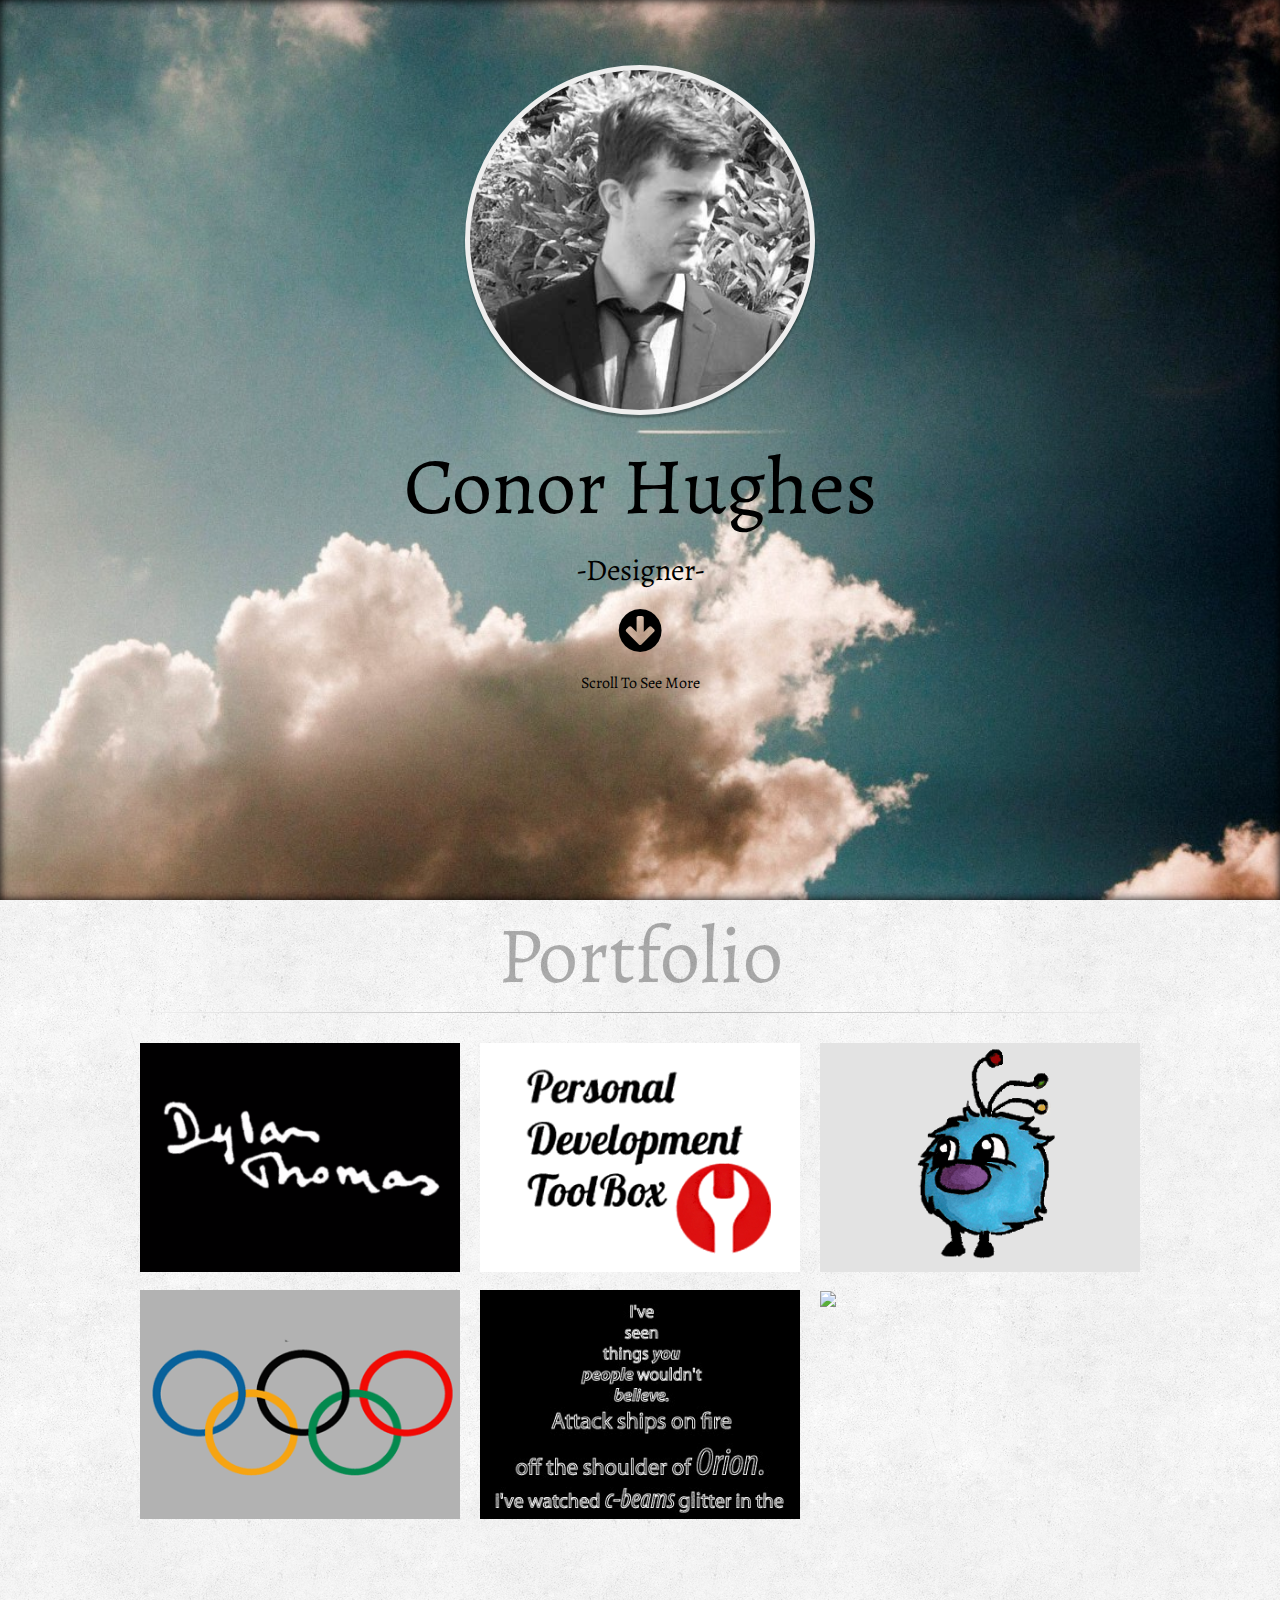
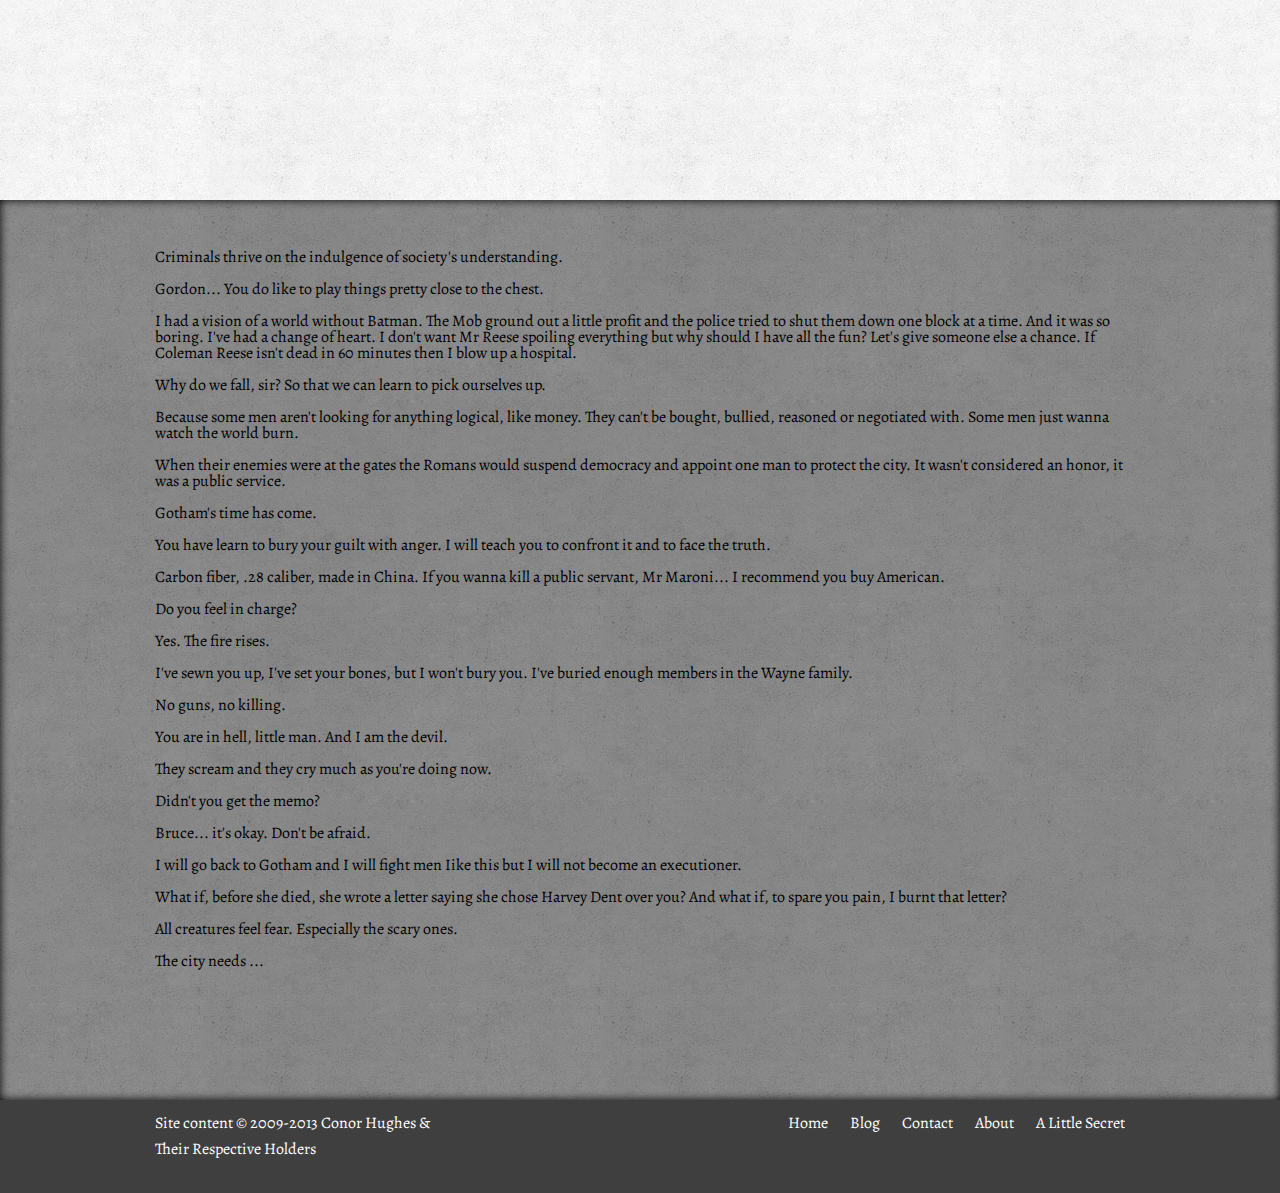
==== commit cd3fe874: "Mobile Update" ====
--- a/index.html
+++ b/index.html
@@ -29,7 +29,7 @@
 		<div class="large-12 columns">
 		
 			<div id="headWrap">
-			
+				
 				<div class="circle"></div>
 				
 				<h2 class="hi">Conor Hughes</h2>
@@ -58,13 +58,11 @@
 			<div class="sexy_line"></div>
 			</div>
 			<!-- Using both block grids together for different layouts -->
-			<ul class="small-block-grid-3 large-block-grid-3">
+			<ul class="small-block-grid-2 large-block-grid-3">
 				<li><a href="dylan.html" class="transition"><img src="images/Port/dylan.png"></a></li>
 				<li><a href="pdt.html" class="transition"><img src="images/Port/GDLogo.png"></a></li>
 				<li><a href="ddc.html" class="transition"><img src="images/Port/ddl.png"></a></li>
-			</ul>
-			<!-- Using both block grids together for different layouts -->
-			<ul class="small-block-grid-3 large-block-grid-3">
+				
 				<li><a href="oly.html" class="transition"><img src="images/Port/oly.png"></a></li>
 				<li><a href="blade.html" class="transition"><img src="images/Port/tears.png"></a></li>
 				<li><img src="http://placehold.it/350x250"></li>
--- a/stylesheets/app.css
+++ b/stylesheets/app.css
@@ -1 +1,1868 @@
-*,*:before,*:after{-moz-box-sizing:border-box;-webkit-box-sizing:border-box;box-sizing:border-box}html,body{font-size:100%}body{background:#fff;color:#f8f8f8;padding:0;margin:0;font-family:"Alegreya";font-weight:normal;font-style:normal;line-height:1;position:relative}a:focus{outline:none}img,object,embed{max-width:100%;height:auto}object,embed{height:100%}img{-ms-interpolation-mode:bicubic}#map_canvas img,#map_canvas embed,#map_canvas object,.map_canvas img,.map_canvas embed,.map_canvas object{max-width:none !important}.left{float:left !important}.right{float:right !important}.text-left{text-align:left !important}.text-right{text-align:right !important}.text-center{text-align:center !important}.text-justify{text-align:justify !important}.hide{display:none}.antialiased{-webkit-font-smoothing:antialiased}img{display:inline-block}textarea{height:auto;min-height:50px}select{width:100%}.row{width:100%;margin-left:auto;margin-right:auto;margin-top:0;margin-bottom:0;max-width:62.5em;*zoom:1}.row:before,.row:after{content:" ";display:table}.row:after{clear:both}.row .column,.row .columns{position:relative;padding-left:0.9375em;padding-right:0.9375em;width:100%;float:left}.row.collapse .column,.row.collapse .columns{position:relative;padding-left:0;padding-right:0;float:left}.row .row{width:auto;margin-left:-0.9375em;margin-right:-0.9375em;margin-top:0;margin-bottom:0;max-width:none;*zoom:1}.row .row:before,.row .row:after{content:" ";display:table}.row .row:after{clear:both}.row .row.collapse{width:auto;margin:0;max-width:none;*zoom:1}.row .row.collapse:before,.row .row.collapse:after{content:" ";display:table}.row .row.collapse:after{clear:both}@media only screen{.row .column,.row .columns{position:relative;padding-left:0.9375em;padding-right:0.9375em;float:left}.row .small-1{position:relative;width:8.33333%}.row .small-2{position:relative;width:16.66667%}.row .small-3{position:relative;width:25%}.row .small-4{position:relative;width:33.33333%}.row .small-5{position:relative;width:41.66667%}.row .small-6{position:relative;width:50%}.row .small-7{position:relative;width:58.33333%}.row .small-8{position:relative;width:66.66667%}.row .small-9{position:relative;width:75%}.row .small-10{position:relative;width:83.33333%}.row .small-11{position:relative;width:91.66667%}.row .small-12{position:relative;width:100%}.row .small-offset-1{position:relative;margin-left:8.33333%}.row .small-offset-2{position:relative;margin-left:16.66667%}.row .small-offset-3{position:relative;margin-left:25%}.row .small-offset-4{position:relative;margin-left:33.33333%}.row .small-offset-5{position:relative;margin-left:41.66667%}.row .small-offset-6{position:relative;margin-left:50%}.row .small-offset-7{position:relative;margin-left:58.33333%}.row .small-offset-8{position:relative;margin-left:66.66667%}.row .small-offset-9{position:relative;margin-left:75%}.row .small-offset-10{position:relative;margin-left:83.33333%}[class*="column"]+[class*="column"]:last-child{float:right}[class*="column"]+[class*="column"].end{float:left}.column.small-centered,.columns.small-centered{position:relative;margin-left:auto;margin-right:auto;float:none !important}}@media only screen and (min-width: 48em){.row .large-1{position:relative;width:8.33333%}.row .large-2{position:relative;width:16.66667%}.row .large-3{position:relative;width:25%}.row .large-4{position:relative;width:33.33333%}.row .large-5{position:relative;width:41.66667%}.row .large-6{position:relative;width:50%}.row .large-7{position:relative;width:58.33333%}.row .large-8{position:relative;width:66.66667%}.row .large-9{position:relative;width:75%}.row .large-10{position:relative;width:83.33333%}.row .large-11{position:relative;width:91.66667%}.row .large-12{position:relative;width:100%}.row .large-offset-1{position:relative;margin-left:8.33333%}.row .large-offset-2{position:relative;margin-left:16.66667%}.row .large-offset-3{position:relative;margin-left:25%}.row .large-offset-4{position:relative;margin-left:33.33333%}.row .large-offset-5{position:relative;margin-left:41.66667%}.row .large-offset-6{position:relative;margin-left:50%}.row .large-offset-7{position:relative;margin-left:58.33333%}.row .large-offset-8{position:relative;margin-left:66.66667%}.row .large-offset-9{position:relative;margin-left:75%}.row .large-offset-10{position:relative;margin-left:83.33333%}.push-2{position:relative;left:16.66667%;right:auto}.pull-2{position:relative;right:16.66667%;left:auto}.push-3{position:relative;left:25%;right:auto}.pull-3{position:relative;right:25%;left:auto}.push-4{position:relative;left:33.33333%;right:auto}.pull-4{position:relative;right:33.33333%;left:auto}.push-5{position:relative;left:41.66667%;right:auto}.pull-5{position:relative;right:41.66667%;left:auto}.push-6{position:relative;left:50%;right:auto}.pull-6{position:relative;right:50%;left:auto}.push-7{position:relative;left:58.33333%;right:auto}.pull-7{position:relative;right:58.33333%;left:auto}.push-8{position:relative;left:66.66667%;right:auto}.pull-8{position:relative;right:66.66667%;left:auto}.push-9{position:relative;left:75%;right:auto}.pull-9{position:relative;right:75%;left:auto}.push-10{position:relative;left:83.33333%;right:auto}.pull-10{position:relative;right:83.33333%;left:auto}.small-push-2{left:inherit}.small-pull-2{right:inherit}.small-push-3{left:inherit}.small-pull-3{right:inherit}.small-push-4{left:inherit}.small-pull-4{right:inherit}.small-push-5{left:inherit}.small-pull-5{right:inherit}.small-push-6{left:inherit}.small-pull-6{right:inherit}.small-push-7{left:inherit}.small-pull-7{right:inherit}.small-push-8{left:inherit}.small-pull-8{right:inherit}.small-push-9{left:inherit}.small-pull-9{right:inherit}.small-push-10{left:inherit}.small-pull-10{right:inherit}.column.large-centered,.columns.large-centered{position:relative;margin-left:auto;margin-right:auto;float:none !important}}.show-for-small,.show-for-medium-down,.show-for-large-down{display:inherit !important}.show-for-medium,.show-for-medium-up,.show-for-large,.show-for-large-up,.show-for-xlarge{display:none !important}.hide-for-medium,.hide-for-medium-up,.hide-for-large,.hide-for-large-up,.hide-for-xlarge{display:inherit !important}.hide-for-small,.hide-for-medium-down,.hide-for-large-down{display:none !important}table.show-for-small,table.show-for-medium-down,table.show-for-large-down,table.hide-for-medium,table.hide-for-medium-up,table.hide-for-large,table.hide-for-large-up,table.hide-for-xlarge{display:table}thead.show-for-small,thead.show-for-medium-down,thead.show-for-large-down,thead.hide-for-medium,thead.hide-for-medium-up,thead.hide-for-large,thead.hide-for-large-up,thead.hide-for-xlarge{display:table-header-group !important}tbody.show-for-small,tbody.show-for-medium-down,tbody.show-for-large-down,tbody.hide-for-medium,tbody.hide-for-medium-up,tbody.hide-for-large,tbody.hide-for-large-up,tbody.hide-for-xlarge{display:table-row-group !important}tr.show-for-small,tr.show-for-medium-down,tr.show-for-large-down,tr.hide-for-medium,tr.hide-for-medium-up,tr.hide-for-large,tr.hide-for-large-up,tr.hide-for-xlarge{display:table-row !important}td.show-for-small,td.show-for-medium-down,td.show-for-large-down,td.hide-for-medium,td.hide-for-medium-up,td.hide-for-large,td.hide-for-large-up,td.hide-for-xlarge,th.show-for-small,th.show-for-medium-down,th.show-for-large-down,th.hide-for-medium,th.hide-for-medium-up,th.hide-for-large,th.hide-for-large-up,th.hide-for-xlarge{display:table-cell !important}@media only screen and (min-width: 48em){.show-for-medium,.show-for-medium-up{display:inherit !important}.show-for-small{display:none !important}.hide-for-small{display:inherit !important}.hide-for-medium,.hide-for-medium-up{display:none !important}table.show-for-medium,table.show-for-medium-up,table.hide-for-small{display:table}thead.show-for-medium,thead.show-for-medium-up,thead.hide-for-small{display:table-header-group !important}tbody.show-for-medium,tbody.show-for-medium-up,tbody.hide-for-small{display:table-row-group !important}tr.show-for-medium,tr.show-for-medium-up,tr.hide-for-small{display:table-row !important}td.show-for-medium,td.show-for-medium-up,td.hide-for-small,th.show-for-medium,th.show-for-medium-up,th.hide-for-small{display:table-cell !important}}@media only screen and (min-width: 80em){.show-for-large,.show-for-large-up{display:inherit !important}.show-for-medium,.show-for-medium-down{display:none !important}.hide-for-medium,.hide-for-medium-down{display:inherit !important}.hide-for-large,.hide-for-large-up{display:none !important}table.show-for-large,table.show-for-large-up,table.hide-for-medium,table.hide-for-medium-down{display:table}thead.show-for-large,thead.show-for-large-up,thead.hide-for-medium,thead.hide-for-medium-down{display:table-header-group !important}tbody.show-for-large,tbody.show-for-large-up,tbody.hide-for-medium,tbody.hide-for-medium-down{display:table-row-group !important}tr.show-for-large,tr.show-for-large-up,tr.hide-for-medium,tr.hide-for-medium-down{display:table-row !important}td.show-for-large,td.show-for-large-up,td.hide-for-medium,td.hide-for-medium-down,th.show-for-large,th.show-for-large-up,th.hide-for-medium,th.hide-for-medium-down{display:table-cell !important}}@media only screen and (min-width: 90em){.show-for-xlarge{display:inherit !important}.show-for-large,.show-for-large-down{display:none !important}.hide-for-large,.hide-for-large-down{display:inherit !important}.hide-for-xlarge{display:none !important}table.show-for-xlarge,table.hide-for-large,table.hide-for-large-down{display:table}thead.show-for-xlarge,thead.hide-for-large,thead.hide-for-large-down{display:table-header-group !important}tbody.show-for-xlarge,tbody.hide-for-large,tbody.hide-for-large-down{display:table-row-group !important}tr.show-for-xlarge,tr.hide-for-large,tr.hide-for-large-down{display:table-row !important}td.show-for-xlarge,td.hide-for-large,td.hide-for-large-down,th.show-for-xlarge,th.hide-for-large,th.hide-for-large-down{display:table-cell !important}}.show-for-landscape,.hide-for-portrait{display:inherit !important}.hide-for-landscape,.show-for-portrait{display:none !important}table.hide-for-landscape,table.show-for-portrait{display:table}thead.hide-for-landscape,thead.show-for-portrait{display:table-header-group !important}tbody.hide-for-landscape,tbody.show-for-portrait{display:table-row-group !important}tr.hide-for-landscape,tr.show-for-portrait{display:table-row !important}td.hide-for-landscape,td.show-for-portrait,th.hide-for-landscape,th.show-for-portrait{display:table-cell !important}@media only screen and (orientation: landscape){.show-for-landscape,.hide-for-portrait{display:inherit !important}.hide-for-landscape,.show-for-portrait{display:none !important}table.show-for-landscape,table.hide-for-portrait{display:table}thead.show-for-landscape,thead.hide-for-portrait{display:table-header-group !important}tbody.show-for-landscape,tbody.hide-for-portrait{display:table-row-group !important}tr.show-for-landscape,tr.hide-for-portrait{display:table-row !important}td.show-for-landscape,td.hide-for-portrait,th.show-for-landscape,th.hide-for-portrait{display:table-cell !important}}@media only screen and (orientation: portrait){.show-for-portrait,.hide-for-landscape{display:inherit !important}.hide-for-portrait,.show-for-landscape{display:none !important}table.show-for-portrait,table.hide-for-landscape{display:table}thead.show-for-portrait,thead.hide-for-landscape{display:table-header-group !important}tbody.show-for-portrait,tbody.hide-for-landscape{display:table-row-group !important}tr.show-for-portrait,tr.hide-for-landscape{display:table-row !important}td.show-for-portrait,td.hide-for-landscape,th.show-for-portrait,th.hide-for-landscape{display:table-cell !important}}.show-for-touch{display:none !important}.hide-for-touch{display:inherit !important}.touch .show-for-touch{display:inherit !important}.touch .hide-for-touch{display:none !important}table.hide-for-touch{display:table}.touch table.show-for-touch{display:table}thead.hide-for-touch{display:table-header-group !important}.touch thead.show-for-touch{display:table-header-group !important}tbody.hide-for-touch{display:table-row-group !important}.touch tbody.show-for-touch{display:table-row-group !important}tr.hide-for-touch{display:table-row !important}.touch tr.show-for-touch{display:table-row !important}td.hide-for-touch{display:table-cell !important}.touch td.show-for-touch{display:table-cell !important}th.hide-for-touch{display:table-cell !important}.touch th.show-for-touch{display:table-cell !important}@media only screen{[class*="block-grid-"]{display:block;padding:0;margin:0 -10px;*zoom:1}[class*="block-grid-"]:before,[class*="block-grid-"]:after{content:" ";display:table}[class*="block-grid-"]:after{clear:both}[class*="block-grid-"]>li{display:block;height:auto;float:left;padding:0 10px 10px}.small-block-grid-1>li{width:100%;padding:0 10px 10px}.small-block-grid-1>li:nth-of-type(1n+1){clear:both}.small-block-grid-2>li{width:50%;padding:0 10px 10px}.small-block-grid-2>li:nth-of-type(2n+1){clear:both}.small-block-grid-3>li{width:33.33333%;padding:0 10px 10px}.small-block-grid-3>li:nth-of-type(3n+1){clear:both}.small-block-grid-4>li{width:25%;padding:0 10px 10px}.small-block-grid-4>li:nth-of-type(4n+1){clear:both}.small-block-grid-5>li{width:20%;padding:0 10px 10px}.small-block-grid-5>li:nth-of-type(5n+1){clear:both}.small-block-grid-6>li{width:16.66667%;padding:0 10px 10px}.small-block-grid-6>li:nth-of-type(6n+1){clear:both}.small-block-grid-7>li{width:14.28571%;padding:0 10px 10px}.small-block-grid-7>li:nth-of-type(7n+1){clear:both}.small-block-grid-8>li{width:12.5%;padding:0 10px 10px}.small-block-grid-8>li:nth-of-type(8n+1){clear:both}.small-block-grid-9>li{width:11.11111%;padding:0 10px 10px}.small-block-grid-9>li:nth-of-type(9n+1){clear:both}.small-block-grid-10>li{width:10%;padding:0 10px 10px}.small-block-grid-10>li:nth-of-type(10n+1){clear:both}.small-block-grid-11>li{width:9.09091%;padding:0 10px 10px}.small-block-grid-11>li:nth-of-type(11n+1){clear:both}.small-block-grid-12>li{width:8.33333%;padding:0 10px 10px}.small-block-grid-12>li:nth-of-type(12n+1){clear:both}}@media only screen and (min-width: 48em){.large-block-grid-1>li{width:100%;padding:0 10px 10px}.large-block-grid-1>li:nth-of-type(1n+1){clear:both}.large-block-grid-2>li{width:50%;padding:0 10px 10px}.large-block-grid-2>li:nth-of-type(2n+1){clear:both}.large-block-grid-3>li{width:33.33333%;padding:0 10px 10px}.large-block-grid-3>li:nth-of-type(3n+1){clear:both}.large-block-grid-4>li{width:25%;padding:0 10px 10px}.large-block-grid-4>li:nth-of-type(4n+1){clear:both}.large-block-grid-5>li{width:20%;padding:0 10px 10px}.large-block-grid-5>li:nth-of-type(5n+1){clear:both}.large-block-grid-6>li{width:16.66667%;padding:0 10px 10px}.large-block-grid-6>li:nth-of-type(6n+1){clear:both}.large-block-grid-7>li{width:14.28571%;padding:0 10px 10px}.large-block-grid-7>li:nth-of-type(7n+1){clear:both}.large-block-grid-8>li{width:12.5%;padding:0 10px 10px}.large-block-grid-8>li:nth-of-type(8n+1){clear:both}.large-block-grid-9>li{width:11.11111%;padding:0 10px 10px}.large-block-grid-9>li:nth-of-type(9n+1){clear:both}.large-block-grid-10>li{width:10%;padding:0 10px 10px}.large-block-grid-10>li:nth-of-type(10n+1){clear:both}.large-block-grid-11>li{width:9.09091%;padding:0 10px 10px}.large-block-grid-11>li:nth-of-type(11n+1){clear:both}.large-block-grid-12>li{width:8.33333%;padding:0 10px 10px}.large-block-grid-12>li:nth-of-type(12n+1){clear:both}[class*="small-block-grid-"]>li{clear:none !important}}p.lead{font-size:1.21875em;line-height:1.6}.subheader{line-height:1.4;color:#fff;font-weight:300;margin-top:0.2em;margin-bottom:0.5em}div,dl,dt,dd,ul,ol,li,h1,h2,h3,h4,h5,h6,pre,form,p,blockquote,th,td{margin:0;padding:0;direction:ltr}a{color:#2ba6cb;text-decoration:none;line-height:inherit}a:hover,a:focus{color:#2795b6}a img{border:none}p{font-family:inherit;font-weight:normal;font-size:1em;line-height:1.6;margin-bottom:1.25em;text-rendering:optimizeLegibility}p aside{font-size:0.875em;line-height:1.35;font-style:italic}h1,h2,h3,h4,h5,h6{font-family:"Alegreya";font-weight:bold;font-style:normal;color:#f8f8f8;text-rendering:optimizeLegibility;margin-top:0.2em;margin-bottom:0.5em;line-height:1.2125em}h1 small,h2 small,h3 small,h4 small,h5 small,h6 small{font-size:60%;color:#fff;line-height:0}h1{font-size:2.125em}h2{font-size:1.6875em}h3{font-size:1.375em}h4{font-size:1.125em}h5{font-size:1.125em}h6{font-size:1em}hr{border:solid #ddd;border-width:1px 0 0;clear:both;margin:1.25em 0 1.1875em;height:0}em,i{font-style:italic;line-height:inherit}strong,b{font-weight:bold;line-height:inherit}small{font-size:60%;line-height:inherit}code{font-family:Consolas,"Liberation Mono",Courier,monospace;font-weight:bold;color:#7f0a0c}ul,ol,dl{font-size:1em;line-height:1.6;margin-bottom:1.25em;list-style-position:outside;font-family:inherit}ul li ul,ul li ol{margin-left:1.25em;margin-bottom:0;font-size:1em}ul.square li ul,ul.circle li ul,ul.disc li ul{list-style:inherit}ul.square{list-style-type:square}ul.circle{list-style-type:circle}ul.disc{list-style-type:disc}ul.no-bullet{list-style:none}ol li ul,ol li ol{margin-left:1.25em;margin-bottom:0}dl dt{margin-bottom:0.3em;font-weight:bold}dl dd{margin-bottom:0.75em}abbr,acronym{text-transform:uppercase;font-size:90%;color:#f8f8f8;border-bottom:1px dotted #ddd;cursor:help}abbr{text-transform:none}blockquote{margin:0 0 1.25em;padding:0.5625em 1.25em 0 1.1875em;border-left:1px solid #ddd}blockquote cite{display:block;font-size:0.8125em;color:#fff}blockquote cite:before{content:"\2014 \0020"}blockquote cite a,blockquote cite a:visited{color:#fff}blockquote,blockquote p{line-height:1.6;color:#fff}.vcard{display:inline-block;margin:0 0 1.25em 0;border:1px solid #ddd;padding:0.625em 0.75em}.vcard li{margin:0;display:block}.vcard .fn{font-weight:bold;font-size:0.9375em}.vevent .summary{font-weight:bold}.vevent abbr{cursor:default;text-decoration:none;font-weight:bold;border:none;padding:0 0.0625em}@media only screen and (min-width: 48em){h1,h2,h3,h4,h5,h6{line-height:1.4}h1{font-size:2.75em}h2{font-size:2.3125em}h3{font-size:1.6875em}h4{font-size:1.4375em}}.print-only{display:none !important}@media print{*{background:transparent !important;color:#000 !important;box-shadow:none !important;text-shadow:none !important}a,a:visited{text-decoration:underline}a[href]:after{content:" (" attr(href) ")"}abbr[title]:after{content:" (" attr(title) ")"}.ir a:after,a[href^="javascript:"]:after,a[href^="#"]:after{content:""}pre,blockquote{border:1px solid #999;page-break-inside:avoid}thead{display:table-header-group}tr,img{page-break-inside:avoid}img{max-width:100% !important}@page{margin:0.5cm}p,h2,h3{orphans:3;widows:3}h2,h3{page-break-after:avoid}.hide-on-print{display:none !important}.print-only{display:block !important}.hide-for-print{display:none !important}.show-for-print{display:inherit !important}}.flex-video{position:relative;padding-top:1.5625em;padding-bottom:67.5%;height:0;margin-bottom:1em;overflow:hidden}.flex-video.widescreen{padding-bottom:57.25%}.flex-video.vimeo{padding-top:0}.flex-video iframe,.flex-video object,.flex-video embed,.flex-video video{position:absolute;top:0;left:0;width:100%;height:100%}.inline-list{margin:0 0 1.0625em -1.375em;padding:0;list-style:none;overflow:hidden}.inline-list>li{list-style:none;float:left;margin-left:1.375em;display:block}.inline-list>li>*{display:block}.has-tip{border-bottom:dotted 1px #ccc;cursor:help;font-weight:bold;color:#333}.has-tip:hover,.has-tip:focus{border-bottom:dotted 1px #196177;color:#2ba6cb}.has-tip.tip-left,.has-tip.tip-right{float:none !important}.tooltip{display:none;position:absolute;z-index:999;font-weight:bold;font-size:0.9375em;line-height:1.3;padding:0.5em;max-width:85%;left:50%;width:100%;color:#fff;background:#000;-webkit-border-radius:3px;border-radius:3px}.tooltip>.nub{display:block;position:absolute;width:0;height:0;border:solid 5px;border-color:transparent transparent #000 transparent;top:-10px}.tooltip.opened{color:#2ba6cb !important;border-bottom:dotted 1px #196177 !important}.tap-to-close{display:block;font-size:0.625em;color:#888;font-weight:normal}@media only screen and (min-width: 48em){.tooltip>.nub{border-color:transparent transparent #000 transparent;top:-10px}.tooltip.tip-top>.nub{border-color:#000 transparent transparent transparent;top:auto;bottom:-10px}.tooltip.tip-left,.tooltip.tip-right{float:none !important}.tooltip.tip-left>.nub{border-color:transparent transparent transparent #000;right:-10px;left:auto;top:50%;margin-top:-5px}.tooltip.tip-right>.nub{border-color:transparent #000 transparent transparent;right:auto;left:-10px;top:50%;margin-top:-5px}}body,html{width:100%;height:100%}.slide{height:100%;width:100%;position:relative;background-color:#eaeaea}#bg1{background:url(../images/bg-42.jpg) no-repeat center center fixed;max-width:none;-webkit-background-size:cover;-moz-background-size:cover;-o-background-size:cover;background-size:cover;filter:progid:DXImageTransform.Microsoft.AlphaImageLoader(src='.myBackground.jpg', sizingMethod='scale');-ms-filter:"progid:DXImageTransform.Microsoft.AlphaImageLoader(src='myBackground.jpg', sizingMethod='scale')";-moz-box-shadow:inset 0 0 10px #000000;-webkit-box-shadow:inset 0 0 10px #000000;box-shadow:inset 0 0 10px #000000}#bg2{background-image:url(../images/4.png);background-repeat:repeat;background-position:top left;background-attachment:scroll}#bg3{background-image:url(../images/2.png);background-repeat:repeat;background-position:top left;background-attachment:scroll;-moz-box-shadow:inset 0 0 10px #000000;-webkit-box-shadow:inset 0 0 10px #000000;box-shadow:inset 0 0 10px #000000}#headWrap{padding-top:5%;color:black}#headWrap h2{color:black}#headWrap p{text-align:center}#headWrap p i{font-size:50px}.circle{background-image:url(../images/me.jpg);display:block;width:350px;height:350px;margin:1em auto;background-size:cover;background-repeat:no-repeat;background-position:center center;-webkit-border-radius:99em;-moz-border-radius:99em;border-radius:99em;border:5px solid #eee;box-shadow:0 3px 2px rgba(0,0,0,0.3)}.hi{font-weight:normal;font-size:80px;text-align:center;margin-bottom:0;color:black}.sub{font-weight:normal;font-size:30px;text-align:center;margin-bottom:0;color:black}.work{font-weight:normal;font-size:80px;text-align:center;margin:0 0 0 0;color:#000;opacity:0.3}.sexy_line{margin:0 0 30px 0;height:1px;background:black;background:-webkit-gradient(linear, 0 0, 100% 0, from(#eee), to(#eee), color-stop(50%, #aaa))}.ribbon{background:#eee;border-left:1px dashed #aaa;border-right:1px dashed #aaa;border-radius:5px 5px 0 0;box-shadow:5px 0 0 #eee, -5px 0 0 #eee;height:40px;margin:0 5px;position:relative;width:90px;-webkit-filter:drop-shadow(0 2px 5px rgba(0,0,0,0.5))}.ribbon a{margin-left:27%;line-height:40px;color:#000;opacity:0.5}.ribbon:after,.ribbon:before{border-top:15px solid #eee;content:'';height:0;position:absolute;top:100%;width:0}.ribbon:after{border-left:50px solid transparent;right:-6px}.ribbon:before{border-right:50px solid transparent;left:-6px}.lead{height:750px;width:100%;position:relative;background-color:#eaeaea}#b{font-size:30px;float:right;display:block;font-weight:bold;text-decoration:none;z-index:99;opacity:0.9}#b a i{color:#bfbfbf;-webkit-transition-property:all;-ms-transition-property:all;transition-property:all;-webkit-transition-duration:1s;-ms-transition-duration:1s;transition-duration:1s}#b a:hover i{text-decoration:none;color:#2795b6}#copyright{background:#3f3f3f;color:#fff;padding:11px 0}#copyright li{color:#fff}#copyright li a{color:#fff}
+/* Do you speak German? No? Then STOP USING HELVETICA. */
+/* Do you speak German? No? Then STOP USING HELVETICA. */
+/* line 4, ../../../Downloads/compass.app/Contents/Resources/lib/ruby/compass_extensions/zurb-foundation-4.0.8/scss/foundation/components/_global.scss */
+*,
+*:before,
+*:after {
+  -moz-box-sizing: border-box;
+  -webkit-box-sizing: border-box;
+  box-sizing: border-box; }
+
+/* line 9, ../../../Downloads/compass.app/Contents/Resources/lib/ruby/compass_extensions/zurb-foundation-4.0.8/scss/foundation/components/_global.scss */
+html,
+body {
+  font-size: 100%; }
+
+/* line 12, ../../../Downloads/compass.app/Contents/Resources/lib/ruby/compass_extensions/zurb-foundation-4.0.8/scss/foundation/components/_global.scss */
+body {
+  background: white;
+  color: #f8f8f8;
+  padding: 0;
+  margin: 0;
+  font-family: "Alegreya";
+  font-weight: normal;
+  font-style: normal;
+  line-height: 1;
+  position: relative; }
+
+/* line 25, ../../../Downloads/compass.app/Contents/Resources/lib/ruby/compass_extensions/zurb-foundation-4.0.8/scss/foundation/components/_global.scss */
+a:focus {
+  outline: none; }
+
+/* line 30, ../../../Downloads/compass.app/Contents/Resources/lib/ruby/compass_extensions/zurb-foundation-4.0.8/scss/foundation/components/_global.scss */
+img,
+object,
+embed {
+  max-width: 100%;
+  height: auto; }
+
+/* line 33, ../../../Downloads/compass.app/Contents/Resources/lib/ruby/compass_extensions/zurb-foundation-4.0.8/scss/foundation/components/_global.scss */
+object,
+embed {
+  height: 100%; }
+
+/* line 34, ../../../Downloads/compass.app/Contents/Resources/lib/ruby/compass_extensions/zurb-foundation-4.0.8/scss/foundation/components/_global.scss */
+img {
+  -ms-interpolation-mode: bicubic; }
+
+/* line 40, ../../../Downloads/compass.app/Contents/Resources/lib/ruby/compass_extensions/zurb-foundation-4.0.8/scss/foundation/components/_global.scss */
+#map_canvas img,
+#map_canvas embed,
+#map_canvas object,
+.map_canvas img,
+.map_canvas embed,
+.map_canvas object {
+  max-width: none !important; }
+
+/* line 45, ../../../Downloads/compass.app/Contents/Resources/lib/ruby/compass_extensions/zurb-foundation-4.0.8/scss/foundation/components/_global.scss */
+.left {
+  float: left !important; }
+
+/* line 46, ../../../Downloads/compass.app/Contents/Resources/lib/ruby/compass_extensions/zurb-foundation-4.0.8/scss/foundation/components/_global.scss */
+.right {
+  float: right !important; }
+
+/* line 47, ../../../Downloads/compass.app/Contents/Resources/lib/ruby/compass_extensions/zurb-foundation-4.0.8/scss/foundation/components/_global.scss */
+.text-left {
+  text-align: left !important; }
+
+/* line 48, ../../../Downloads/compass.app/Contents/Resources/lib/ruby/compass_extensions/zurb-foundation-4.0.8/scss/foundation/components/_global.scss */
+.text-right {
+  text-align: right !important; }
+
+/* line 49, ../../../Downloads/compass.app/Contents/Resources/lib/ruby/compass_extensions/zurb-foundation-4.0.8/scss/foundation/components/_global.scss */
+.text-center {
+  text-align: center !important; }
+
+/* line 50, ../../../Downloads/compass.app/Contents/Resources/lib/ruby/compass_extensions/zurb-foundation-4.0.8/scss/foundation/components/_global.scss */
+.text-justify {
+  text-align: justify !important; }
+
+/* line 51, ../../../Downloads/compass.app/Contents/Resources/lib/ruby/compass_extensions/zurb-foundation-4.0.8/scss/foundation/components/_global.scss */
+.hide {
+  display: none; }
+
+/* line 57, ../../../Downloads/compass.app/Contents/Resources/lib/ruby/compass_extensions/zurb-foundation-4.0.8/scss/foundation/components/_global.scss */
+.antialiased {
+  -webkit-font-smoothing: antialiased; }
+
+/* line 60, ../../../Downloads/compass.app/Contents/Resources/lib/ruby/compass_extensions/zurb-foundation-4.0.8/scss/foundation/components/_global.scss */
+img {
+  display: inline-block; }
+
+/* line 67, ../../../Downloads/compass.app/Contents/Resources/lib/ruby/compass_extensions/zurb-foundation-4.0.8/scss/foundation/components/_global.scss */
+textarea {
+  height: auto;
+  min-height: 50px; }
+
+/* line 70, ../../../Downloads/compass.app/Contents/Resources/lib/ruby/compass_extensions/zurb-foundation-4.0.8/scss/foundation/components/_global.scss */
+select {
+  width: 100%; }
+
+/* Grid HTML Classes */
+/* line 106, ../../../Downloads/compass.app/Contents/Resources/lib/ruby/compass_extensions/zurb-foundation-4.0.8/scss/foundation/components/_grid.scss */
+.row {
+  width: 100%;
+  margin-left: auto;
+  margin-right: auto;
+  margin-top: 0;
+  margin-bottom: 0;
+  max-width: 62.5em;
+  *zoom: 1; }
+  /* line 184, ../../../Downloads/compass.app/Contents/Resources/lib/ruby/compass_extensions/zurb-foundation-4.0.8/scss/foundation/_foundation-global.scss */
+  .row:before, .row:after {
+    content: " ";
+    display: table; }
+  /* line 185, ../../../Downloads/compass.app/Contents/Resources/lib/ruby/compass_extensions/zurb-foundation-4.0.8/scss/foundation/_foundation-global.scss */
+  .row:after {
+    clear: both; }
+  /* line 110, ../../../Downloads/compass.app/Contents/Resources/lib/ruby/compass_extensions/zurb-foundation-4.0.8/scss/foundation/components/_grid.scss */
+  .row .column,
+  .row .columns {
+    position: relative;
+    padding-left: 0.9375em;
+    padding-right: 0.9375em;
+    width: 100%;
+    float: left; }
+  /* line 114, ../../../Downloads/compass.app/Contents/Resources/lib/ruby/compass_extensions/zurb-foundation-4.0.8/scss/foundation/components/_grid.scss */
+  .row.collapse .column,
+  .row.collapse .columns {
+    position: relative;
+    padding-left: 0;
+    padding-right: 0;
+    float: left; }
+  /* line 117, ../../../Downloads/compass.app/Contents/Resources/lib/ruby/compass_extensions/zurb-foundation-4.0.8/scss/foundation/components/_grid.scss */
+  .row .row {
+    width: auto;
+    margin-left: -0.9375em;
+    margin-right: -0.9375em;
+    margin-top: 0;
+    margin-bottom: 0;
+    max-width: none;
+    *zoom: 1; }
+    /* line 184, ../../../Downloads/compass.app/Contents/Resources/lib/ruby/compass_extensions/zurb-foundation-4.0.8/scss/foundation/_foundation-global.scss */
+    .row .row:before, .row .row:after {
+      content: " ";
+      display: table; }
+    /* line 185, ../../../Downloads/compass.app/Contents/Resources/lib/ruby/compass_extensions/zurb-foundation-4.0.8/scss/foundation/_foundation-global.scss */
+    .row .row:after {
+      clear: both; }
+    /* line 118, ../../../Downloads/compass.app/Contents/Resources/lib/ruby/compass_extensions/zurb-foundation-4.0.8/scss/foundation/components/_grid.scss */
+    .row .row.collapse {
+      width: auto;
+      margin: 0;
+      max-width: none;
+      *zoom: 1; }
+      /* line 184, ../../../Downloads/compass.app/Contents/Resources/lib/ruby/compass_extensions/zurb-foundation-4.0.8/scss/foundation/_foundation-global.scss */
+      .row .row.collapse:before, .row .row.collapse:after {
+        content: " ";
+        display: table; }
+      /* line 185, ../../../Downloads/compass.app/Contents/Resources/lib/ruby/compass_extensions/zurb-foundation-4.0.8/scss/foundation/_foundation-global.scss */
+      .row .row.collapse:after {
+        clear: both; }
+
+@media only screen {
+  /* line 125, ../../../Downloads/compass.app/Contents/Resources/lib/ruby/compass_extensions/zurb-foundation-4.0.8/scss/foundation/components/_grid.scss */
+  .row .column,
+  .row .columns {
+    position: relative;
+    padding-left: 0.9375em;
+    padding-right: 0.9375em;
+    float: left; }
+
+  /* line 128, ../../../Downloads/compass.app/Contents/Resources/lib/ruby/compass_extensions/zurb-foundation-4.0.8/scss/foundation/components/_grid.scss */
+  .row .small-1 {
+    position: relative;
+    width: 8.33333%; }
+
+  /* line 128, ../../../Downloads/compass.app/Contents/Resources/lib/ruby/compass_extensions/zurb-foundation-4.0.8/scss/foundation/components/_grid.scss */
+  .row .small-2 {
+    position: relative;
+    width: 16.66667%; }
+
+  /* line 128, ../../../Downloads/compass.app/Contents/Resources/lib/ruby/compass_extensions/zurb-foundation-4.0.8/scss/foundation/components/_grid.scss */
+  .row .small-3 {
+    position: relative;
+    width: 25%; }
+
+  /* line 128, ../../../Downloads/compass.app/Contents/Resources/lib/ruby/compass_extensions/zurb-foundation-4.0.8/scss/foundation/components/_grid.scss */
+  .row .small-4 {
+    position: relative;
+    width: 33.33333%; }
+
+  /* line 128, ../../../Downloads/compass.app/Contents/Resources/lib/ruby/compass_extensions/zurb-foundation-4.0.8/scss/foundation/components/_grid.scss */
+  .row .small-5 {
+    position: relative;
+    width: 41.66667%; }
+
+  /* line 128, ../../../Downloads/compass.app/Contents/Resources/lib/ruby/compass_extensions/zurb-foundation-4.0.8/scss/foundation/components/_grid.scss */
+  .row .small-6 {
+    position: relative;
+    width: 50%; }
+
+  /* line 128, ../../../Downloads/compass.app/Contents/Resources/lib/ruby/compass_extensions/zurb-foundation-4.0.8/scss/foundation/components/_grid.scss */
+  .row .small-7 {
+    position: relative;
+    width: 58.33333%; }
+
+  /* line 128, ../../../Downloads/compass.app/Contents/Resources/lib/ruby/compass_extensions/zurb-foundation-4.0.8/scss/foundation/components/_grid.scss */
+  .row .small-8 {
+    position: relative;
+    width: 66.66667%; }
+
+  /* line 128, ../../../Downloads/compass.app/Contents/Resources/lib/ruby/compass_extensions/zurb-foundation-4.0.8/scss/foundation/components/_grid.scss */
+  .row .small-9 {
+    position: relative;
+    width: 75%; }
+
+  /* line 128, ../../../Downloads/compass.app/Contents/Resources/lib/ruby/compass_extensions/zurb-foundation-4.0.8/scss/foundation/components/_grid.scss */
+  .row .small-10 {
+    position: relative;
+    width: 83.33333%; }
+
+  /* line 128, ../../../Downloads/compass.app/Contents/Resources/lib/ruby/compass_extensions/zurb-foundation-4.0.8/scss/foundation/components/_grid.scss */
+  .row .small-11 {
+    position: relative;
+    width: 91.66667%; }
+
+  /* line 128, ../../../Downloads/compass.app/Contents/Resources/lib/ruby/compass_extensions/zurb-foundation-4.0.8/scss/foundation/components/_grid.scss */
+  .row .small-12 {
+    position: relative;
+    width: 100%; }
+
+  /* line 132, ../../../Downloads/compass.app/Contents/Resources/lib/ruby/compass_extensions/zurb-foundation-4.0.8/scss/foundation/components/_grid.scss */
+  .row .small-offset-1 {
+    position: relative;
+    margin-left: 8.33333%; }
+
+  /* line 132, ../../../Downloads/compass.app/Contents/Resources/lib/ruby/compass_extensions/zurb-foundation-4.0.8/scss/foundation/components/_grid.scss */
+  .row .small-offset-2 {
+    position: relative;
+    margin-left: 16.66667%; }
+
+  /* line 132, ../../../Downloads/compass.app/Contents/Resources/lib/ruby/compass_extensions/zurb-foundation-4.0.8/scss/foundation/components/_grid.scss */
+  .row .small-offset-3 {
+    position: relative;
+    margin-left: 25%; }
+
+  /* line 132, ../../../Downloads/compass.app/Contents/Resources/lib/ruby/compass_extensions/zurb-foundation-4.0.8/scss/foundation/components/_grid.scss */
+  .row .small-offset-4 {
+    position: relative;
+    margin-left: 33.33333%; }
+
+  /* line 132, ../../../Downloads/compass.app/Contents/Resources/lib/ruby/compass_extensions/zurb-foundation-4.0.8/scss/foundation/components/_grid.scss */
+  .row .small-offset-5 {
+    position: relative;
+    margin-left: 41.66667%; }
+
+  /* line 132, ../../../Downloads/compass.app/Contents/Resources/lib/ruby/compass_extensions/zurb-foundation-4.0.8/scss/foundation/components/_grid.scss */
+  .row .small-offset-6 {
+    position: relative;
+    margin-left: 50%; }
+
+  /* line 132, ../../../Downloads/compass.app/Contents/Resources/lib/ruby/compass_extensions/zurb-foundation-4.0.8/scss/foundation/components/_grid.scss */
+  .row .small-offset-7 {
+    position: relative;
+    margin-left: 58.33333%; }
+
+  /* line 132, ../../../Downloads/compass.app/Contents/Resources/lib/ruby/compass_extensions/zurb-foundation-4.0.8/scss/foundation/components/_grid.scss */
+  .row .small-offset-8 {
+    position: relative;
+    margin-left: 66.66667%; }
+
+  /* line 132, ../../../Downloads/compass.app/Contents/Resources/lib/ruby/compass_extensions/zurb-foundation-4.0.8/scss/foundation/components/_grid.scss */
+  .row .small-offset-9 {
+    position: relative;
+    margin-left: 75%; }
+
+  /* line 132, ../../../Downloads/compass.app/Contents/Resources/lib/ruby/compass_extensions/zurb-foundation-4.0.8/scss/foundation/components/_grid.scss */
+  .row .small-offset-10 {
+    position: relative;
+    margin-left: 83.33333%; }
+
+  /* line 135, ../../../Downloads/compass.app/Contents/Resources/lib/ruby/compass_extensions/zurb-foundation-4.0.8/scss/foundation/components/_grid.scss */
+  [class*="column"] + [class*="column"]:last-child {
+    float: right; }
+
+  /* line 136, ../../../Downloads/compass.app/Contents/Resources/lib/ruby/compass_extensions/zurb-foundation-4.0.8/scss/foundation/components/_grid.scss */
+  [class*="column"] + [class*="column"].end {
+    float: left; }
+
+  /* line 139, ../../../Downloads/compass.app/Contents/Resources/lib/ruby/compass_extensions/zurb-foundation-4.0.8/scss/foundation/components/_grid.scss */
+  .column.small-centered,
+  .columns.small-centered {
+    position: relative;
+    margin-left: auto;
+    margin-right: auto;
+    float: none !important; } }
+/* Styles for screens that are atleast 768px; */
+@media only screen and (min-width: 48em) {
+  /* line 146, ../../../Downloads/compass.app/Contents/Resources/lib/ruby/compass_extensions/zurb-foundation-4.0.8/scss/foundation/components/_grid.scss */
+  .row .large-1 {
+    position: relative;
+    width: 8.33333%; }
+
+  /* line 146, ../../../Downloads/compass.app/Contents/Resources/lib/ruby/compass_extensions/zurb-foundation-4.0.8/scss/foundation/components/_grid.scss */
+  .row .large-2 {
+    position: relative;
+    width: 16.66667%; }
+
+  /* line 146, ../../../Downloads/compass.app/Contents/Resources/lib/ruby/compass_extensions/zurb-foundation-4.0.8/scss/foundation/components/_grid.scss */
+  .row .large-3 {
+    position: relative;
+    width: 25%; }
+
+  /* line 146, ../../../Downloads/compass.app/Contents/Resources/lib/ruby/compass_extensions/zurb-foundation-4.0.8/scss/foundation/components/_grid.scss */
+  .row .large-4 {
+    position: relative;
+    width: 33.33333%; }
+
+  /* line 146, ../../../Downloads/compass.app/Contents/Resources/lib/ruby/compass_extensions/zurb-foundation-4.0.8/scss/foundation/components/_grid.scss */
+  .row .large-5 {
+    position: relative;
+    width: 41.66667%; }
+
+  /* line 146, ../../../Downloads/compass.app/Contents/Resources/lib/ruby/compass_extensions/zurb-foundation-4.0.8/scss/foundation/components/_grid.scss */
+  .row .large-6 {
+    position: relative;
+    width: 50%; }
+
+  /* line 146, ../../../Downloads/compass.app/Contents/Resources/lib/ruby/compass_extensions/zurb-foundation-4.0.8/scss/foundation/components/_grid.scss */
+  .row .large-7 {
+    position: relative;
+    width: 58.33333%; }
+
+  /* line 146, ../../../Downloads/compass.app/Contents/Resources/lib/ruby/compass_extensions/zurb-foundation-4.0.8/scss/foundation/components/_grid.scss */
+  .row .large-8 {
+    position: relative;
+    width: 66.66667%; }
+
+  /* line 146, ../../../Downloads/compass.app/Contents/Resources/lib/ruby/compass_extensions/zurb-foundation-4.0.8/scss/foundation/components/_grid.scss */
+  .row .large-9 {
+    position: relative;
+    width: 75%; }
+
+  /* line 146, ../../../Downloads/compass.app/Contents/Resources/lib/ruby/compass_extensions/zurb-foundation-4.0.8/scss/foundation/components/_grid.scss */
+  .row .large-10 {
+    position: relative;
+    width: 83.33333%; }
+
+  /* line 146, ../../../Downloads/compass.app/Contents/Resources/lib/ruby/compass_extensions/zurb-foundation-4.0.8/scss/foundation/components/_grid.scss */
+  .row .large-11 {
+    position: relative;
+    width: 91.66667%; }
+
+  /* line 146, ../../../Downloads/compass.app/Contents/Resources/lib/ruby/compass_extensions/zurb-foundation-4.0.8/scss/foundation/components/_grid.scss */
+  .row .large-12 {
+    position: relative;
+    width: 100%; }
+
+  /* line 150, ../../../Downloads/compass.app/Contents/Resources/lib/ruby/compass_extensions/zurb-foundation-4.0.8/scss/foundation/components/_grid.scss */
+  .row .large-offset-1 {
+    position: relative;
+    margin-left: 8.33333%; }
+
+  /* line 150, ../../../Downloads/compass.app/Contents/Resources/lib/ruby/compass_extensions/zurb-foundation-4.0.8/scss/foundation/components/_grid.scss */
+  .row .large-offset-2 {
+    position: relative;
+    margin-left: 16.66667%; }
+
+  /* line 150, ../../../Downloads/compass.app/Contents/Resources/lib/ruby/compass_extensions/zurb-foundation-4.0.8/scss/foundation/components/_grid.scss */
+  .row .large-offset-3 {
+    position: relative;
+    margin-left: 25%; }
+
+  /* line 150, ../../../Downloads/compass.app/Contents/Resources/lib/ruby/compass_extensions/zurb-foundation-4.0.8/scss/foundation/components/_grid.scss */
+  .row .large-offset-4 {
+    position: relative;
+    margin-left: 33.33333%; }
+
+  /* line 150, ../../../Downloads/compass.app/Contents/Resources/lib/ruby/compass_extensions/zurb-foundation-4.0.8/scss/foundation/components/_grid.scss */
+  .row .large-offset-5 {
+    position: relative;
+    margin-left: 41.66667%; }
+
+  /* line 150, ../../../Downloads/compass.app/Contents/Resources/lib/ruby/compass_extensions/zurb-foundation-4.0.8/scss/foundation/components/_grid.scss */
+  .row .large-offset-6 {
+    position: relative;
+    margin-left: 50%; }
+
+  /* line 150, ../../../Downloads/compass.app/Contents/Resources/lib/ruby/compass_extensions/zurb-foundation-4.0.8/scss/foundation/components/_grid.scss */
+  .row .large-offset-7 {
+    position: relative;
+    margin-left: 58.33333%; }
+
+  /* line 150, ../../../Downloads/compass.app/Contents/Resources/lib/ruby/compass_extensions/zurb-foundation-4.0.8/scss/foundation/components/_grid.scss */
+  .row .large-offset-8 {
+    position: relative;
+    margin-left: 66.66667%; }
+
+  /* line 150, ../../../Downloads/compass.app/Contents/Resources/lib/ruby/compass_extensions/zurb-foundation-4.0.8/scss/foundation/components/_grid.scss */
+  .row .large-offset-9 {
+    position: relative;
+    margin-left: 75%; }
+
+  /* line 150, ../../../Downloads/compass.app/Contents/Resources/lib/ruby/compass_extensions/zurb-foundation-4.0.8/scss/foundation/components/_grid.scss */
+  .row .large-offset-10 {
+    position: relative;
+    margin-left: 83.33333%; }
+
+  /* line 154, ../../../Downloads/compass.app/Contents/Resources/lib/ruby/compass_extensions/zurb-foundation-4.0.8/scss/foundation/components/_grid.scss */
+  .push-2 {
+    position: relative;
+    left: 16.66667%;
+    right: auto; }
+
+  /* line 155, ../../../Downloads/compass.app/Contents/Resources/lib/ruby/compass_extensions/zurb-foundation-4.0.8/scss/foundation/components/_grid.scss */
+  .pull-2 {
+    position: relative;
+    right: 16.66667%;
+    left: auto; }
+
+  /* line 154, ../../../Downloads/compass.app/Contents/Resources/lib/ruby/compass_extensions/zurb-foundation-4.0.8/scss/foundation/components/_grid.scss */
+  .push-3 {
+    position: relative;
+    left: 25%;
+    right: auto; }
+
+  /* line 155, ../../../Downloads/compass.app/Contents/Resources/lib/ruby/compass_extensions/zurb-foundation-4.0.8/scss/foundation/components/_grid.scss */
+  .pull-3 {
+    position: relative;
+    right: 25%;
+    left: auto; }
+
+  /* line 154, ../../../Downloads/compass.app/Contents/Resources/lib/ruby/compass_extensions/zurb-foundation-4.0.8/scss/foundation/components/_grid.scss */
+  .push-4 {
+    position: relative;
+    left: 33.33333%;
+    right: auto; }
+
+  /* line 155, ../../../Downloads/compass.app/Contents/Resources/lib/ruby/compass_extensions/zurb-foundation-4.0.8/scss/foundation/components/_grid.scss */
+  .pull-4 {
+    position: relative;
+    right: 33.33333%;
+    left: auto; }
+
+  /* line 154, ../../../Downloads/compass.app/Contents/Resources/lib/ruby/compass_extensions/zurb-foundation-4.0.8/scss/foundation/components/_grid.scss */
+  .push-5 {
+    position: relative;
+    left: 41.66667%;
+    right: auto; }
+
+  /* line 155, ../../../Downloads/compass.app/Contents/Resources/lib/ruby/compass_extensions/zurb-foundation-4.0.8/scss/foundation/components/_grid.scss */
+  .pull-5 {
+    position: relative;
+    right: 41.66667%;
+    left: auto; }
+
+  /* line 154, ../../../Downloads/compass.app/Contents/Resources/lib/ruby/compass_extensions/zurb-foundation-4.0.8/scss/foundation/components/_grid.scss */
+  .push-6 {
+    position: relative;
+    left: 50%;
+    right: auto; }
+
+  /* line 155, ../../../Downloads/compass.app/Contents/Resources/lib/ruby/compass_extensions/zurb-foundation-4.0.8/scss/foundation/components/_grid.scss */
+  .pull-6 {
+    position: relative;
+    right: 50%;
+    left: auto; }
+
+  /* line 154, ../../../Downloads/compass.app/Contents/Resources/lib/ruby/compass_extensions/zurb-foundation-4.0.8/scss/foundation/components/_grid.scss */
+  .push-7 {
+    position: relative;
+    left: 58.33333%;
+    right: auto; }
+
+  /* line 155, ../../../Downloads/compass.app/Contents/Resources/lib/ruby/compass_extensions/zurb-foundation-4.0.8/scss/foundation/components/_grid.scss */
+  .pull-7 {
+    position: relative;
+    right: 58.33333%;
+    left: auto; }
+
+  /* line 154, ../../../Downloads/compass.app/Contents/Resources/lib/ruby/compass_extensions/zurb-foundation-4.0.8/scss/foundation/components/_grid.scss */
+  .push-8 {
+    position: relative;
+    left: 66.66667%;
+    right: auto; }
+
+  /* line 155, ../../../Downloads/compass.app/Contents/Resources/lib/ruby/compass_extensions/zurb-foundation-4.0.8/scss/foundation/components/_grid.scss */
+  .pull-8 {
+    position: relative;
+    right: 66.66667%;
+    left: auto; }
+
+  /* line 154, ../../../Downloads/compass.app/Contents/Resources/lib/ruby/compass_extensions/zurb-foundation-4.0.8/scss/foundation/components/_grid.scss */
+  .push-9 {
+    position: relative;
+    left: 75%;
+    right: auto; }
+
+  /* line 155, ../../../Downloads/compass.app/Contents/Resources/lib/ruby/compass_extensions/zurb-foundation-4.0.8/scss/foundation/components/_grid.scss */
+  .pull-9 {
+    position: relative;
+    right: 75%;
+    left: auto; }
+
+  /* line 154, ../../../Downloads/compass.app/Contents/Resources/lib/ruby/compass_extensions/zurb-foundation-4.0.8/scss/foundation/components/_grid.scss */
+  .push-10 {
+    position: relative;
+    left: 83.33333%;
+    right: auto; }
+
+  /* line 155, ../../../Downloads/compass.app/Contents/Resources/lib/ruby/compass_extensions/zurb-foundation-4.0.8/scss/foundation/components/_grid.scss */
+  .pull-10 {
+    position: relative;
+    right: 83.33333%;
+    left: auto; }
+
+  /* line 159, ../../../Downloads/compass.app/Contents/Resources/lib/ruby/compass_extensions/zurb-foundation-4.0.8/scss/foundation/components/_grid.scss */
+  .small-push-2 {
+    left: inherit; }
+
+  /* line 160, ../../../Downloads/compass.app/Contents/Resources/lib/ruby/compass_extensions/zurb-foundation-4.0.8/scss/foundation/components/_grid.scss */
+  .small-pull-2 {
+    right: inherit; }
+
+  /* line 159, ../../../Downloads/compass.app/Contents/Resources/lib/ruby/compass_extensions/zurb-foundation-4.0.8/scss/foundation/components/_grid.scss */
+  .small-push-3 {
+    left: inherit; }
+
+  /* line 160, ../../../Downloads/compass.app/Contents/Resources/lib/ruby/compass_extensions/zurb-foundation-4.0.8/scss/foundation/components/_grid.scss */
+  .small-pull-3 {
+    right: inherit; }
+
+  /* line 159, ../../../Downloads/compass.app/Contents/Resources/lib/ruby/compass_extensions/zurb-foundation-4.0.8/scss/foundation/components/_grid.scss */
+  .small-push-4 {
+    left: inherit; }
+
+  /* line 160, ../../../Downloads/compass.app/Contents/Resources/lib/ruby/compass_extensions/zurb-foundation-4.0.8/scss/foundation/components/_grid.scss */
+  .small-pull-4 {
+    right: inherit; }
+
+  /* line 159, ../../../Downloads/compass.app/Contents/Resources/lib/ruby/compass_extensions/zurb-foundation-4.0.8/scss/foundation/components/_grid.scss */
+  .small-push-5 {
+    left: inherit; }
+
+  /* line 160, ../../../Downloads/compass.app/Contents/Resources/lib/ruby/compass_extensions/zurb-foundation-4.0.8/scss/foundation/components/_grid.scss */
+  .small-pull-5 {
+    right: inherit; }
+
+  /* line 159, ../../../Downloads/compass.app/Contents/Resources/lib/ruby/compass_extensions/zurb-foundation-4.0.8/scss/foundation/components/_grid.scss */
+  .small-push-6 {
+    left: inherit; }
+
+  /* line 160, ../../../Downloads/compass.app/Contents/Resources/lib/ruby/compass_extensions/zurb-foundation-4.0.8/scss/foundation/components/_grid.scss */
+  .small-pull-6 {
+    right: inherit; }
+
+  /* line 159, ../../../Downloads/compass.app/Contents/Resources/lib/ruby/compass_extensions/zurb-foundation-4.0.8/scss/foundation/components/_grid.scss */
+  .small-push-7 {
+    left: inherit; }
+
+  /* line 160, ../../../Downloads/compass.app/Contents/Resources/lib/ruby/compass_extensions/zurb-foundation-4.0.8/scss/foundation/components/_grid.scss */
+  .small-pull-7 {
+    right: inherit; }
+
+  /* line 159, ../../../Downloads/compass.app/Contents/Resources/lib/ruby/compass_extensions/zurb-foundation-4.0.8/scss/foundation/components/_grid.scss */
+  .small-push-8 {
+    left: inherit; }
+
+  /* line 160, ../../../Downloads/compass.app/Contents/Resources/lib/ruby/compass_extensions/zurb-foundation-4.0.8/scss/foundation/components/_grid.scss */
+  .small-pull-8 {
+    right: inherit; }
+
+  /* line 159, ../../../Downloads/compass.app/Contents/Resources/lib/ruby/compass_extensions/zurb-foundation-4.0.8/scss/foundation/components/_grid.scss */
+  .small-push-9 {
+    left: inherit; }
+
+  /* line 160, ../../../Downloads/compass.app/Contents/Resources/lib/ruby/compass_extensions/zurb-foundation-4.0.8/scss/foundation/components/_grid.scss */
+  .small-pull-9 {
+    right: inherit; }
+
+  /* line 159, ../../../Downloads/compass.app/Contents/Resources/lib/ruby/compass_extensions/zurb-foundation-4.0.8/scss/foundation/components/_grid.scss */
+  .small-push-10 {
+    left: inherit; }
+
+  /* line 160, ../../../Downloads/compass.app/Contents/Resources/lib/ruby/compass_extensions/zurb-foundation-4.0.8/scss/foundation/components/_grid.scss */
+  .small-pull-10 {
+    right: inherit; }
+
+  /* line 164, ../../../Downloads/compass.app/Contents/Resources/lib/ruby/compass_extensions/zurb-foundation-4.0.8/scss/foundation/components/_grid.scss */
+  .column.large-centered,
+  .columns.large-centered {
+    position: relative;
+    margin-left: auto;
+    margin-right: auto;
+    float: none !important; } }
+/* Foundation Visibility HTML Classes */
+/* line 9, ../../../Downloads/compass.app/Contents/Resources/lib/ruby/compass_extensions/zurb-foundation-4.0.8/scss/foundation/components/_visibility.scss */
+.show-for-small,
+.show-for-medium-down,
+.show-for-large-down {
+  display: inherit !important; }
+
+/* line 15, ../../../Downloads/compass.app/Contents/Resources/lib/ruby/compass_extensions/zurb-foundation-4.0.8/scss/foundation/components/_visibility.scss */
+.show-for-medium,
+.show-for-medium-up,
+.show-for-large,
+.show-for-large-up,
+.show-for-xlarge {
+  display: none !important; }
+
+/* line 21, ../../../Downloads/compass.app/Contents/Resources/lib/ruby/compass_extensions/zurb-foundation-4.0.8/scss/foundation/components/_visibility.scss */
+.hide-for-medium,
+.hide-for-medium-up,
+.hide-for-large,
+.hide-for-large-up,
+.hide-for-xlarge {
+  display: inherit !important; }
+
+/* line 25, ../../../Downloads/compass.app/Contents/Resources/lib/ruby/compass_extensions/zurb-foundation-4.0.8/scss/foundation/components/_visibility.scss */
+.hide-for-small,
+.hide-for-medium-down,
+.hide-for-large-down {
+  display: none !important; }
+
+/* Specific visilbity for tables */
+/* line 36, ../../../Downloads/compass.app/Contents/Resources/lib/ruby/compass_extensions/zurb-foundation-4.0.8/scss/foundation/components/_visibility.scss */
+table.show-for-small, table.show-for-medium-down, table.show-for-large-down, table.hide-for-medium, table.hide-for-medium-up, table.hide-for-large, table.hide-for-large-up, table.hide-for-xlarge {
+  display: table; }
+
+/* line 46, ../../../Downloads/compass.app/Contents/Resources/lib/ruby/compass_extensions/zurb-foundation-4.0.8/scss/foundation/components/_visibility.scss */
+thead.show-for-small, thead.show-for-medium-down, thead.show-for-large-down, thead.hide-for-medium, thead.hide-for-medium-up, thead.hide-for-large, thead.hide-for-large-up, thead.hide-for-xlarge {
+  display: table-header-group !important; }
+
+/* line 56, ../../../Downloads/compass.app/Contents/Resources/lib/ruby/compass_extensions/zurb-foundation-4.0.8/scss/foundation/components/_visibility.scss */
+tbody.show-for-small, tbody.show-for-medium-down, tbody.show-for-large-down, tbody.hide-for-medium, tbody.hide-for-medium-up, tbody.hide-for-large, tbody.hide-for-large-up, tbody.hide-for-xlarge {
+  display: table-row-group !important; }
+
+/* line 66, ../../../Downloads/compass.app/Contents/Resources/lib/ruby/compass_extensions/zurb-foundation-4.0.8/scss/foundation/components/_visibility.scss */
+tr.show-for-small, tr.show-for-medium-down, tr.show-for-large-down, tr.hide-for-medium, tr.hide-for-medium-up, tr.hide-for-large, tr.hide-for-large-up, tr.hide-for-xlarge {
+  display: table-row !important; }
+
+/* line 77, ../../../Downloads/compass.app/Contents/Resources/lib/ruby/compass_extensions/zurb-foundation-4.0.8/scss/foundation/components/_visibility.scss */
+td.show-for-small, td.show-for-medium-down, td.show-for-large-down, td.hide-for-medium, td.hide-for-medium-up, td.hide-for-large, td.hide-for-large-up, td.hide-for-xlarge,
+th.show-for-small,
+th.show-for-medium-down,
+th.show-for-large-down,
+th.hide-for-medium,
+th.hide-for-medium-up,
+th.hide-for-large,
+th.hide-for-large-up,
+th.hide-for-xlarge {
+  display: table-cell !important; }
+
+/* Medium Displays: 768px - 1279px */
+@media only screen and (min-width: 48em) {
+  /* line 83, ../../../Downloads/compass.app/Contents/Resources/lib/ruby/compass_extensions/zurb-foundation-4.0.8/scss/foundation/components/_visibility.scss */
+  .show-for-medium,
+  .show-for-medium-up {
+    display: inherit !important; }
+
+  /* line 85, ../../../Downloads/compass.app/Contents/Resources/lib/ruby/compass_extensions/zurb-foundation-4.0.8/scss/foundation/components/_visibility.scss */
+  .show-for-small {
+    display: none !important; }
+
+  /* line 87, ../../../Downloads/compass.app/Contents/Resources/lib/ruby/compass_extensions/zurb-foundation-4.0.8/scss/foundation/components/_visibility.scss */
+  .hide-for-small {
+    display: inherit !important; }
+
+  /* line 90, ../../../Downloads/compass.app/Contents/Resources/lib/ruby/compass_extensions/zurb-foundation-4.0.8/scss/foundation/components/_visibility.scss */
+  .hide-for-medium,
+  .hide-for-medium-up {
+    display: none !important; }
+
+  /* Specific visilbity for tables */
+  /* line 96, ../../../Downloads/compass.app/Contents/Resources/lib/ruby/compass_extensions/zurb-foundation-4.0.8/scss/foundation/components/_visibility.scss */
+  table.show-for-medium, table.show-for-medium-up, table.hide-for-small {
+    display: table; }
+
+  /* line 101, ../../../Downloads/compass.app/Contents/Resources/lib/ruby/compass_extensions/zurb-foundation-4.0.8/scss/foundation/components/_visibility.scss */
+  thead.show-for-medium, thead.show-for-medium-up, thead.hide-for-small {
+    display: table-header-group !important; }
+
+  /* line 106, ../../../Downloads/compass.app/Contents/Resources/lib/ruby/compass_extensions/zurb-foundation-4.0.8/scss/foundation/components/_visibility.scss */
+  tbody.show-for-medium, tbody.show-for-medium-up, tbody.hide-for-small {
+    display: table-row-group !important; }
+
+  /* line 111, ../../../Downloads/compass.app/Contents/Resources/lib/ruby/compass_extensions/zurb-foundation-4.0.8/scss/foundation/components/_visibility.scss */
+  tr.show-for-medium, tr.show-for-medium-up, tr.hide-for-small {
+    display: table-row !important; }
+
+  /* line 117, ../../../Downloads/compass.app/Contents/Resources/lib/ruby/compass_extensions/zurb-foundation-4.0.8/scss/foundation/components/_visibility.scss */
+  td.show-for-medium, td.show-for-medium-up, td.hide-for-small,
+  th.show-for-medium,
+  th.show-for-medium-up,
+  th.hide-for-small {
+    display: table-cell !important; } }
+/* Large Displays: 1280px - 1440px */
+@media only screen and (min-width: 80em) {
+  /* line 124, ../../../Downloads/compass.app/Contents/Resources/lib/ruby/compass_extensions/zurb-foundation-4.0.8/scss/foundation/components/_visibility.scss */
+  .show-for-large,
+  .show-for-large-up {
+    display: inherit !important; }
+
+  /* line 127, ../../../Downloads/compass.app/Contents/Resources/lib/ruby/compass_extensions/zurb-foundation-4.0.8/scss/foundation/components/_visibility.scss */
+  .show-for-medium,
+  .show-for-medium-down {
+    display: none !important; }
+
+  /* line 130, ../../../Downloads/compass.app/Contents/Resources/lib/ruby/compass_extensions/zurb-foundation-4.0.8/scss/foundation/components/_visibility.scss */
+  .hide-for-medium,
+  .hide-for-medium-down {
+    display: inherit !important; }
+
+  /* line 133, ../../../Downloads/compass.app/Contents/Resources/lib/ruby/compass_extensions/zurb-foundation-4.0.8/scss/foundation/components/_visibility.scss */
+  .hide-for-large,
+  .hide-for-large-up {
+    display: none !important; }
+
+  /* Specific visilbity for tables */
+  /* line 140, ../../../Downloads/compass.app/Contents/Resources/lib/ruby/compass_extensions/zurb-foundation-4.0.8/scss/foundation/components/_visibility.scss */
+  table.show-for-large, table.show-for-large-up, table.hide-for-medium, table.hide-for-medium-down {
+    display: table; }
+
+  /* line 146, ../../../Downloads/compass.app/Contents/Resources/lib/ruby/compass_extensions/zurb-foundation-4.0.8/scss/foundation/components/_visibility.scss */
+  thead.show-for-large, thead.show-for-large-up, thead.hide-for-medium, thead.hide-for-medium-down {
+    display: table-header-group !important; }
+
+  /* line 152, ../../../Downloads/compass.app/Contents/Resources/lib/ruby/compass_extensions/zurb-foundation-4.0.8/scss/foundation/components/_visibility.scss */
+  tbody.show-for-large, tbody.show-for-large-up, tbody.hide-for-medium, tbody.hide-for-medium-down {
+    display: table-row-group !important; }
+
+  /* line 158, ../../../Downloads/compass.app/Contents/Resources/lib/ruby/compass_extensions/zurb-foundation-4.0.8/scss/foundation/components/_visibility.scss */
+  tr.show-for-large, tr.show-for-large-up, tr.hide-for-medium, tr.hide-for-medium-down {
+    display: table-row !important; }
+
+  /* line 165, ../../../Downloads/compass.app/Contents/Resources/lib/ruby/compass_extensions/zurb-foundation-4.0.8/scss/foundation/components/_visibility.scss */
+  td.show-for-large, td.show-for-large-up, td.hide-for-medium, td.hide-for-medium-down,
+  th.show-for-large,
+  th.show-for-large-up,
+  th.hide-for-medium,
+  th.hide-for-medium-down {
+    display: table-cell !important; } }
+/* X-Large Displays: 1400px and up */
+@media only screen and (min-width: 90em) {
+  /* line 171, ../../../Downloads/compass.app/Contents/Resources/lib/ruby/compass_extensions/zurb-foundation-4.0.8/scss/foundation/components/_visibility.scss */
+  .show-for-xlarge {
+    display: inherit !important; }
+
+  /* line 174, ../../../Downloads/compass.app/Contents/Resources/lib/ruby/compass_extensions/zurb-foundation-4.0.8/scss/foundation/components/_visibility.scss */
+  .show-for-large,
+  .show-for-large-down {
+    display: none !important; }
+
+  /* line 177, ../../../Downloads/compass.app/Contents/Resources/lib/ruby/compass_extensions/zurb-foundation-4.0.8/scss/foundation/components/_visibility.scss */
+  .hide-for-large,
+  .hide-for-large-down {
+    display: inherit !important; }
+
+  /* line 179, ../../../Downloads/compass.app/Contents/Resources/lib/ruby/compass_extensions/zurb-foundation-4.0.8/scss/foundation/components/_visibility.scss */
+  .hide-for-xlarge {
+    display: none !important; }
+
+  /* Specific visilbity for tables */
+  /* line 185, ../../../Downloads/compass.app/Contents/Resources/lib/ruby/compass_extensions/zurb-foundation-4.0.8/scss/foundation/components/_visibility.scss */
+  table.show-for-xlarge, table.hide-for-large, table.hide-for-large-down {
+    display: table; }
+
+  /* line 190, ../../../Downloads/compass.app/Contents/Resources/lib/ruby/compass_extensions/zurb-foundation-4.0.8/scss/foundation/components/_visibility.scss */
+  thead.show-for-xlarge, thead.hide-for-large, thead.hide-for-large-down {
+    display: table-header-group !important; }
+
+  /* line 195, ../../../Downloads/compass.app/Contents/Resources/lib/ruby/compass_extensions/zurb-foundation-4.0.8/scss/foundation/components/_visibility.scss */
+  tbody.show-for-xlarge, tbody.hide-for-large, tbody.hide-for-large-down {
+    display: table-row-group !important; }
+
+  /* line 200, ../../../Downloads/compass.app/Contents/Resources/lib/ruby/compass_extensions/zurb-foundation-4.0.8/scss/foundation/components/_visibility.scss */
+  tr.show-for-xlarge, tr.hide-for-large, tr.hide-for-large-down {
+    display: table-row !important; }
+
+  /* line 206, ../../../Downloads/compass.app/Contents/Resources/lib/ruby/compass_extensions/zurb-foundation-4.0.8/scss/foundation/components/_visibility.scss */
+  td.show-for-xlarge, td.hide-for-large, td.hide-for-large-down,
+  th.show-for-xlarge,
+  th.hide-for-large,
+  th.hide-for-large-down {
+    display: table-cell !important; } }
+/* Orientation targeting */
+/* line 213, ../../../Downloads/compass.app/Contents/Resources/lib/ruby/compass_extensions/zurb-foundation-4.0.8/scss/foundation/components/_visibility.scss */
+.show-for-landscape,
+.hide-for-portrait {
+  display: inherit !important; }
+
+/* line 215, ../../../Downloads/compass.app/Contents/Resources/lib/ruby/compass_extensions/zurb-foundation-4.0.8/scss/foundation/components/_visibility.scss */
+.hide-for-landscape,
+.show-for-portrait {
+  display: none !important; }
+
+/* Specific visilbity for tables */
+/* line 220, ../../../Downloads/compass.app/Contents/Resources/lib/ruby/compass_extensions/zurb-foundation-4.0.8/scss/foundation/components/_visibility.scss */
+table.hide-for-landscape, table.show-for-portrait {
+  display: table; }
+
+/* line 224, ../../../Downloads/compass.app/Contents/Resources/lib/ruby/compass_extensions/zurb-foundation-4.0.8/scss/foundation/components/_visibility.scss */
+thead.hide-for-landscape, thead.show-for-portrait {
+  display: table-header-group !important; }
+
+/* line 228, ../../../Downloads/compass.app/Contents/Resources/lib/ruby/compass_extensions/zurb-foundation-4.0.8/scss/foundation/components/_visibility.scss */
+tbody.hide-for-landscape, tbody.show-for-portrait {
+  display: table-row-group !important; }
+
+/* line 232, ../../../Downloads/compass.app/Contents/Resources/lib/ruby/compass_extensions/zurb-foundation-4.0.8/scss/foundation/components/_visibility.scss */
+tr.hide-for-landscape, tr.show-for-portrait {
+  display: table-row !important; }
+
+/* line 237, ../../../Downloads/compass.app/Contents/Resources/lib/ruby/compass_extensions/zurb-foundation-4.0.8/scss/foundation/components/_visibility.scss */
+td.hide-for-landscape, td.show-for-portrait,
+th.hide-for-landscape,
+th.show-for-portrait {
+  display: table-cell !important; }
+
+@media only screen and (orientation: landscape) {
+  /* line 242, ../../../Downloads/compass.app/Contents/Resources/lib/ruby/compass_extensions/zurb-foundation-4.0.8/scss/foundation/components/_visibility.scss */
+  .show-for-landscape,
+  .hide-for-portrait {
+    display: inherit !important; }
+
+  /* line 244, ../../../Downloads/compass.app/Contents/Resources/lib/ruby/compass_extensions/zurb-foundation-4.0.8/scss/foundation/components/_visibility.scss */
+  .hide-for-landscape,
+  .show-for-portrait {
+    display: none !important; }
+
+  /* Specific visilbity for tables */
+  /* line 249, ../../../Downloads/compass.app/Contents/Resources/lib/ruby/compass_extensions/zurb-foundation-4.0.8/scss/foundation/components/_visibility.scss */
+  table.show-for-landscape, table.hide-for-portrait {
+    display: table; }
+
+  /* line 253, ../../../Downloads/compass.app/Contents/Resources/lib/ruby/compass_extensions/zurb-foundation-4.0.8/scss/foundation/components/_visibility.scss */
+  thead.show-for-landscape, thead.hide-for-portrait {
+    display: table-header-group !important; }
+
+  /* line 257, ../../../Downloads/compass.app/Contents/Resources/lib/ruby/compass_extensions/zurb-foundation-4.0.8/scss/foundation/components/_visibility.scss */
+  tbody.show-for-landscape, tbody.hide-for-portrait {
+    display: table-row-group !important; }
+
+  /* line 261, ../../../Downloads/compass.app/Contents/Resources/lib/ruby/compass_extensions/zurb-foundation-4.0.8/scss/foundation/components/_visibility.scss */
+  tr.show-for-landscape, tr.hide-for-portrait {
+    display: table-row !important; }
+
+  /* line 266, ../../../Downloads/compass.app/Contents/Resources/lib/ruby/compass_extensions/zurb-foundation-4.0.8/scss/foundation/components/_visibility.scss */
+  td.show-for-landscape, td.hide-for-portrait,
+  th.show-for-landscape,
+  th.hide-for-portrait {
+    display: table-cell !important; } }
+@media only screen and (orientation: portrait) {
+  /* line 272, ../../../Downloads/compass.app/Contents/Resources/lib/ruby/compass_extensions/zurb-foundation-4.0.8/scss/foundation/components/_visibility.scss */
+  .show-for-portrait,
+  .hide-for-landscape {
+    display: inherit !important; }
+
+  /* line 274, ../../../Downloads/compass.app/Contents/Resources/lib/ruby/compass_extensions/zurb-foundation-4.0.8/scss/foundation/components/_visibility.scss */
+  .hide-for-portrait,
+  .show-for-landscape {
+    display: none !important; }
+
+  /* Specific visilbity for tables */
+  /* line 279, ../../../Downloads/compass.app/Contents/Resources/lib/ruby/compass_extensions/zurb-foundation-4.0.8/scss/foundation/components/_visibility.scss */
+  table.show-for-portrait, table.hide-for-landscape {
+    display: table; }
+
+  /* line 283, ../../../Downloads/compass.app/Contents/Resources/lib/ruby/compass_extensions/zurb-foundation-4.0.8/scss/foundation/components/_visibility.scss */
+  thead.show-for-portrait, thead.hide-for-landscape {
+    display: table-header-group !important; }
+
+  /* line 287, ../../../Downloads/compass.app/Contents/Resources/lib/ruby/compass_extensions/zurb-foundation-4.0.8/scss/foundation/components/_visibility.scss */
+  tbody.show-for-portrait, tbody.hide-for-landscape {
+    display: table-row-group !important; }
+
+  /* line 291, ../../../Downloads/compass.app/Contents/Resources/lib/ruby/compass_extensions/zurb-foundation-4.0.8/scss/foundation/components/_visibility.scss */
+  tr.show-for-portrait, tr.hide-for-landscape {
+    display: table-row !important; }
+
+  /* line 296, ../../../Downloads/compass.app/Contents/Resources/lib/ruby/compass_extensions/zurb-foundation-4.0.8/scss/foundation/components/_visibility.scss */
+  td.show-for-portrait, td.hide-for-landscape,
+  th.show-for-portrait,
+  th.hide-for-landscape {
+    display: table-cell !important; } }
+/* Touch-enabled device targeting */
+/* line 301, ../../../Downloads/compass.app/Contents/Resources/lib/ruby/compass_extensions/zurb-foundation-4.0.8/scss/foundation/components/_visibility.scss */
+.show-for-touch {
+  display: none !important; }
+
+/* line 302, ../../../Downloads/compass.app/Contents/Resources/lib/ruby/compass_extensions/zurb-foundation-4.0.8/scss/foundation/components/_visibility.scss */
+.hide-for-touch {
+  display: inherit !important; }
+
+/* line 303, ../../../Downloads/compass.app/Contents/Resources/lib/ruby/compass_extensions/zurb-foundation-4.0.8/scss/foundation/components/_visibility.scss */
+.touch .show-for-touch {
+  display: inherit !important; }
+
+/* line 304, ../../../Downloads/compass.app/Contents/Resources/lib/ruby/compass_extensions/zurb-foundation-4.0.8/scss/foundation/components/_visibility.scss */
+.touch .hide-for-touch {
+  display: none !important; }
+
+/* Specific visilbity for tables */
+/* line 307, ../../../Downloads/compass.app/Contents/Resources/lib/ruby/compass_extensions/zurb-foundation-4.0.8/scss/foundation/components/_visibility.scss */
+table.hide-for-touch {
+  display: table; }
+
+/* line 308, ../../../Downloads/compass.app/Contents/Resources/lib/ruby/compass_extensions/zurb-foundation-4.0.8/scss/foundation/components/_visibility.scss */
+.touch table.show-for-touch {
+  display: table; }
+
+/* line 309, ../../../Downloads/compass.app/Contents/Resources/lib/ruby/compass_extensions/zurb-foundation-4.0.8/scss/foundation/components/_visibility.scss */
+thead.hide-for-touch {
+  display: table-header-group !important; }
+
+/* line 310, ../../../Downloads/compass.app/Contents/Resources/lib/ruby/compass_extensions/zurb-foundation-4.0.8/scss/foundation/components/_visibility.scss */
+.touch thead.show-for-touch {
+  display: table-header-group !important; }
+
+/* line 311, ../../../Downloads/compass.app/Contents/Resources/lib/ruby/compass_extensions/zurb-foundation-4.0.8/scss/foundation/components/_visibility.scss */
+tbody.hide-for-touch {
+  display: table-row-group !important; }
+
+/* line 312, ../../../Downloads/compass.app/Contents/Resources/lib/ruby/compass_extensions/zurb-foundation-4.0.8/scss/foundation/components/_visibility.scss */
+.touch tbody.show-for-touch {
+  display: table-row-group !important; }
+
+/* line 313, ../../../Downloads/compass.app/Contents/Resources/lib/ruby/compass_extensions/zurb-foundation-4.0.8/scss/foundation/components/_visibility.scss */
+tr.hide-for-touch {
+  display: table-row !important; }
+
+/* line 314, ../../../Downloads/compass.app/Contents/Resources/lib/ruby/compass_extensions/zurb-foundation-4.0.8/scss/foundation/components/_visibility.scss */
+.touch tr.show-for-touch {
+  display: table-row !important; }
+
+/* line 315, ../../../Downloads/compass.app/Contents/Resources/lib/ruby/compass_extensions/zurb-foundation-4.0.8/scss/foundation/components/_visibility.scss */
+td.hide-for-touch {
+  display: table-cell !important; }
+
+/* line 316, ../../../Downloads/compass.app/Contents/Resources/lib/ruby/compass_extensions/zurb-foundation-4.0.8/scss/foundation/components/_visibility.scss */
+.touch td.show-for-touch {
+  display: table-cell !important; }
+
+/* line 317, ../../../Downloads/compass.app/Contents/Resources/lib/ruby/compass_extensions/zurb-foundation-4.0.8/scss/foundation/components/_visibility.scss */
+th.hide-for-touch {
+  display: table-cell !important; }
+
+/* line 318, ../../../Downloads/compass.app/Contents/Resources/lib/ruby/compass_extensions/zurb-foundation-4.0.8/scss/foundation/components/_visibility.scss */
+.touch th.show-for-touch {
+  display: table-cell !important; }
+
+/* Foundation Block Grids for below small breakpoint */
+@media only screen {
+  /* line 48, ../../../Downloads/compass.app/Contents/Resources/lib/ruby/compass_extensions/zurb-foundation-4.0.8/scss/foundation/components/_block-grid.scss */
+  [class*="block-grid-"] {
+    display: block;
+    padding: 0;
+    margin: 0 -10px;
+    *zoom: 1; }
+    /* line 184, ../../../Downloads/compass.app/Contents/Resources/lib/ruby/compass_extensions/zurb-foundation-4.0.8/scss/foundation/_foundation-global.scss */
+    [class*="block-grid-"]:before, [class*="block-grid-"]:after {
+      content: " ";
+      display: table; }
+    /* line 185, ../../../Downloads/compass.app/Contents/Resources/lib/ruby/compass_extensions/zurb-foundation-4.0.8/scss/foundation/_foundation-global.scss */
+    [class*="block-grid-"]:after {
+      clear: both; }
+    /* line 26, ../../../Downloads/compass.app/Contents/Resources/lib/ruby/compass_extensions/zurb-foundation-4.0.8/scss/foundation/components/_block-grid.scss */
+    [class*="block-grid-"] > li {
+      display: block;
+      height: auto;
+      float: left;
+      padding: 0 10px 10px; }
+
+  /* line 35, ../../../Downloads/compass.app/Contents/Resources/lib/ruby/compass_extensions/zurb-foundation-4.0.8/scss/foundation/components/_block-grid.scss */
+  .small-block-grid-1 > li {
+    width: 100%;
+    padding: 0 10px 10px; }
+    /* line 39, ../../../Downloads/compass.app/Contents/Resources/lib/ruby/compass_extensions/zurb-foundation-4.0.8/scss/foundation/components/_block-grid.scss */
+    .small-block-grid-1 > li:nth-of-type(1n+1) {
+      clear: both; }
+
+  /* line 35, ../../../Downloads/compass.app/Contents/Resources/lib/ruby/compass_extensions/zurb-foundation-4.0.8/scss/foundation/components/_block-grid.scss */
+  .small-block-grid-2 > li {
+    width: 50%;
+    padding: 0 10px 10px; }
+    /* line 39, ../../../Downloads/compass.app/Contents/Resources/lib/ruby/compass_extensions/zurb-foundation-4.0.8/scss/foundation/components/_block-grid.scss */
+    .small-block-grid-2 > li:nth-of-type(2n+1) {
+      clear: both; }
+
+  /* line 35, ../../../Downloads/compass.app/Contents/Resources/lib/ruby/compass_extensions/zurb-foundation-4.0.8/scss/foundation/components/_block-grid.scss */
+  .small-block-grid-3 > li {
+    width: 33.33333%;
+    padding: 0 10px 10px; }
+    /* line 39, ../../../Downloads/compass.app/Contents/Resources/lib/ruby/compass_extensions/zurb-foundation-4.0.8/scss/foundation/components/_block-grid.scss */
+    .small-block-grid-3 > li:nth-of-type(3n+1) {
+      clear: both; }
+
+  /* line 35, ../../../Downloads/compass.app/Contents/Resources/lib/ruby/compass_extensions/zurb-foundation-4.0.8/scss/foundation/components/_block-grid.scss */
+  .small-block-grid-4 > li {
+    width: 25%;
+    padding: 0 10px 10px; }
+    /* line 39, ../../../Downloads/compass.app/Contents/Resources/lib/ruby/compass_extensions/zurb-foundation-4.0.8/scss/foundation/components/_block-grid.scss */
+    .small-block-grid-4 > li:nth-of-type(4n+1) {
+      clear: both; }
+
+  /* line 35, ../../../Downloads/compass.app/Contents/Resources/lib/ruby/compass_extensions/zurb-foundation-4.0.8/scss/foundation/components/_block-grid.scss */
+  .small-block-grid-5 > li {
+    width: 20%;
+    padding: 0 10px 10px; }
+    /* line 39, ../../../Downloads/compass.app/Contents/Resources/lib/ruby/compass_extensions/zurb-foundation-4.0.8/scss/foundation/components/_block-grid.scss */
+    .small-block-grid-5 > li:nth-of-type(5n+1) {
+      clear: both; }
+
+  /* line 35, ../../../Downloads/compass.app/Contents/Resources/lib/ruby/compass_extensions/zurb-foundation-4.0.8/scss/foundation/components/_block-grid.scss */
+  .small-block-grid-6 > li {
+    width: 16.66667%;
+    padding: 0 10px 10px; }
+    /* line 39, ../../../Downloads/compass.app/Contents/Resources/lib/ruby/compass_extensions/zurb-foundation-4.0.8/scss/foundation/components/_block-grid.scss */
+    .small-block-grid-6 > li:nth-of-type(6n+1) {
+      clear: both; }
+
+  /* line 35, ../../../Downloads/compass.app/Contents/Resources/lib/ruby/compass_extensions/zurb-foundation-4.0.8/scss/foundation/components/_block-grid.scss */
+  .small-block-grid-7 > li {
+    width: 14.28571%;
+    padding: 0 10px 10px; }
+    /* line 39, ../../../Downloads/compass.app/Contents/Resources/lib/ruby/compass_extensions/zurb-foundation-4.0.8/scss/foundation/components/_block-grid.scss */
+    .small-block-grid-7 > li:nth-of-type(7n+1) {
+      clear: both; }
+
+  /* line 35, ../../../Downloads/compass.app/Contents/Resources/lib/ruby/compass_extensions/zurb-foundation-4.0.8/scss/foundation/components/_block-grid.scss */
+  .small-block-grid-8 > li {
+    width: 12.5%;
+    padding: 0 10px 10px; }
+    /* line 39, ../../../Downloads/compass.app/Contents/Resources/lib/ruby/compass_extensions/zurb-foundation-4.0.8/scss/foundation/components/_block-grid.scss */
+    .small-block-grid-8 > li:nth-of-type(8n+1) {
+      clear: both; }
+
+  /* line 35, ../../../Downloads/compass.app/Contents/Resources/lib/ruby/compass_extensions/zurb-foundation-4.0.8/scss/foundation/components/_block-grid.scss */
+  .small-block-grid-9 > li {
+    width: 11.11111%;
+    padding: 0 10px 10px; }
+    /* line 39, ../../../Downloads/compass.app/Contents/Resources/lib/ruby/compass_extensions/zurb-foundation-4.0.8/scss/foundation/components/_block-grid.scss */
+    .small-block-grid-9 > li:nth-of-type(9n+1) {
+      clear: both; }
+
+  /* line 35, ../../../Downloads/compass.app/Contents/Resources/lib/ruby/compass_extensions/zurb-foundation-4.0.8/scss/foundation/components/_block-grid.scss */
+  .small-block-grid-10 > li {
+    width: 10%;
+    padding: 0 10px 10px; }
+    /* line 39, ../../../Downloads/compass.app/Contents/Resources/lib/ruby/compass_extensions/zurb-foundation-4.0.8/scss/foundation/components/_block-grid.scss */
+    .small-block-grid-10 > li:nth-of-type(10n+1) {
+      clear: both; }
+
+  /* line 35, ../../../Downloads/compass.app/Contents/Resources/lib/ruby/compass_extensions/zurb-foundation-4.0.8/scss/foundation/components/_block-grid.scss */
+  .small-block-grid-11 > li {
+    width: 9.09091%;
+    padding: 0 10px 10px; }
+    /* line 39, ../../../Downloads/compass.app/Contents/Resources/lib/ruby/compass_extensions/zurb-foundation-4.0.8/scss/foundation/components/_block-grid.scss */
+    .small-block-grid-11 > li:nth-of-type(11n+1) {
+      clear: both; }
+
+  /* line 35, ../../../Downloads/compass.app/Contents/Resources/lib/ruby/compass_extensions/zurb-foundation-4.0.8/scss/foundation/components/_block-grid.scss */
+  .small-block-grid-12 > li {
+    width: 8.33333%;
+    padding: 0 10px 10px; }
+    /* line 39, ../../../Downloads/compass.app/Contents/Resources/lib/ruby/compass_extensions/zurb-foundation-4.0.8/scss/foundation/components/_block-grid.scss */
+    .small-block-grid-12 > li:nth-of-type(12n+1) {
+      clear: both; } }
+/* Foundation Block Grids for above small breakpoint */
+@media only screen and (min-width: 48em) {
+  /* line 35, ../../../Downloads/compass.app/Contents/Resources/lib/ruby/compass_extensions/zurb-foundation-4.0.8/scss/foundation/components/_block-grid.scss */
+  .large-block-grid-1 > li {
+    width: 100%;
+    padding: 0 10px 10px; }
+    /* line 39, ../../../Downloads/compass.app/Contents/Resources/lib/ruby/compass_extensions/zurb-foundation-4.0.8/scss/foundation/components/_block-grid.scss */
+    .large-block-grid-1 > li:nth-of-type(1n+1) {
+      clear: both; }
+
+  /* line 35, ../../../Downloads/compass.app/Contents/Resources/lib/ruby/compass_extensions/zurb-foundation-4.0.8/scss/foundation/components/_block-grid.scss */
+  .large-block-grid-2 > li {
+    width: 50%;
+    padding: 0 10px 10px; }
+    /* line 39, ../../../Downloads/compass.app/Contents/Resources/lib/ruby/compass_extensions/zurb-foundation-4.0.8/scss/foundation/components/_block-grid.scss */
+    .large-block-grid-2 > li:nth-of-type(2n+1) {
+      clear: both; }
+
+  /* line 35, ../../../Downloads/compass.app/Contents/Resources/lib/ruby/compass_extensions/zurb-foundation-4.0.8/scss/foundation/components/_block-grid.scss */
+  .large-block-grid-3 > li {
+    width: 33.33333%;
+    padding: 0 10px 10px; }
+    /* line 39, ../../../Downloads/compass.app/Contents/Resources/lib/ruby/compass_extensions/zurb-foundation-4.0.8/scss/foundation/components/_block-grid.scss */
+    .large-block-grid-3 > li:nth-of-type(3n+1) {
+      clear: both; }
+
+  /* line 35, ../../../Downloads/compass.app/Contents/Resources/lib/ruby/compass_extensions/zurb-foundation-4.0.8/scss/foundation/components/_block-grid.scss */
+  .large-block-grid-4 > li {
+    width: 25%;
+    padding: 0 10px 10px; }
+    /* line 39, ../../../Downloads/compass.app/Contents/Resources/lib/ruby/compass_extensions/zurb-foundation-4.0.8/scss/foundation/components/_block-grid.scss */
+    .large-block-grid-4 > li:nth-of-type(4n+1) {
+      clear: both; }
+
+  /* line 35, ../../../Downloads/compass.app/Contents/Resources/lib/ruby/compass_extensions/zurb-foundation-4.0.8/scss/foundation/components/_block-grid.scss */
+  .large-block-grid-5 > li {
+    width: 20%;
+    padding: 0 10px 10px; }
+    /* line 39, ../../../Downloads/compass.app/Contents/Resources/lib/ruby/compass_extensions/zurb-foundation-4.0.8/scss/foundation/components/_block-grid.scss */
+    .large-block-grid-5 > li:nth-of-type(5n+1) {
+      clear: both; }
+
+  /* line 35, ../../../Downloads/compass.app/Contents/Resources/lib/ruby/compass_extensions/zurb-foundation-4.0.8/scss/foundation/components/_block-grid.scss */
+  .large-block-grid-6 > li {
+    width: 16.66667%;
+    padding: 0 10px 10px; }
+    /* line 39, ../../../Downloads/compass.app/Contents/Resources/lib/ruby/compass_extensions/zurb-foundation-4.0.8/scss/foundation/components/_block-grid.scss */
+    .large-block-grid-6 > li:nth-of-type(6n+1) {
+      clear: both; }
+
+  /* line 35, ../../../Downloads/compass.app/Contents/Resources/lib/ruby/compass_extensions/zurb-foundation-4.0.8/scss/foundation/components/_block-grid.scss */
+  .large-block-grid-7 > li {
+    width: 14.28571%;
+    padding: 0 10px 10px; }
+    /* line 39, ../../../Downloads/compass.app/Contents/Resources/lib/ruby/compass_extensions/zurb-foundation-4.0.8/scss/foundation/components/_block-grid.scss */
+    .large-block-grid-7 > li:nth-of-type(7n+1) {
+      clear: both; }
+
+  /* line 35, ../../../Downloads/compass.app/Contents/Resources/lib/ruby/compass_extensions/zurb-foundation-4.0.8/scss/foundation/components/_block-grid.scss */
+  .large-block-grid-8 > li {
+    width: 12.5%;
+    padding: 0 10px 10px; }
+    /* line 39, ../../../Downloads/compass.app/Contents/Resources/lib/ruby/compass_extensions/zurb-foundation-4.0.8/scss/foundation/components/_block-grid.scss */
+    .large-block-grid-8 > li:nth-of-type(8n+1) {
+      clear: both; }
+
+  /* line 35, ../../../Downloads/compass.app/Contents/Resources/lib/ruby/compass_extensions/zurb-foundation-4.0.8/scss/foundation/components/_block-grid.scss */
+  .large-block-grid-9 > li {
+    width: 11.11111%;
+    padding: 0 10px 10px; }
+    /* line 39, ../../../Downloads/compass.app/Contents/Resources/lib/ruby/compass_extensions/zurb-foundation-4.0.8/scss/foundation/components/_block-grid.scss */
+    .large-block-grid-9 > li:nth-of-type(9n+1) {
+      clear: both; }
+
+  /* line 35, ../../../Downloads/compass.app/Contents/Resources/lib/ruby/compass_extensions/zurb-foundation-4.0.8/scss/foundation/components/_block-grid.scss */
+  .large-block-grid-10 > li {
+    width: 10%;
+    padding: 0 10px 10px; }
+    /* line 39, ../../../Downloads/compass.app/Contents/Resources/lib/ruby/compass_extensions/zurb-foundation-4.0.8/scss/foundation/components/_block-grid.scss */
+    .large-block-grid-10 > li:nth-of-type(10n+1) {
+      clear: both; }
+
+  /* line 35, ../../../Downloads/compass.app/Contents/Resources/lib/ruby/compass_extensions/zurb-foundation-4.0.8/scss/foundation/components/_block-grid.scss */
+  .large-block-grid-11 > li {
+    width: 9.09091%;
+    padding: 0 10px 10px; }
+    /* line 39, ../../../Downloads/compass.app/Contents/Resources/lib/ruby/compass_extensions/zurb-foundation-4.0.8/scss/foundation/components/_block-grid.scss */
+    .large-block-grid-11 > li:nth-of-type(11n+1) {
+      clear: both; }
+
+  /* line 35, ../../../Downloads/compass.app/Contents/Resources/lib/ruby/compass_extensions/zurb-foundation-4.0.8/scss/foundation/components/_block-grid.scss */
+  .large-block-grid-12 > li {
+    width: 8.33333%;
+    padding: 0 10px 10px; }
+    /* line 39, ../../../Downloads/compass.app/Contents/Resources/lib/ruby/compass_extensions/zurb-foundation-4.0.8/scss/foundation/components/_block-grid.scss */
+    .large-block-grid-12 > li:nth-of-type(12n+1) {
+      clear: both; }
+
+  /* line 64, ../../../Downloads/compass.app/Contents/Resources/lib/ruby/compass_extensions/zurb-foundation-4.0.8/scss/foundation/components/_block-grid.scss */
+  [class*="small-block-grid-"] > li {
+    clear: none !important; } }
+/* line 106, ../../../Downloads/compass.app/Contents/Resources/lib/ruby/compass_extensions/zurb-foundation-4.0.8/scss/foundation/components/_type.scss */
+p.lead {
+  font-size: 1.21875em;
+  line-height: 1.6; }
+
+/* line 111, ../../../Downloads/compass.app/Contents/Resources/lib/ruby/compass_extensions/zurb-foundation-4.0.8/scss/foundation/components/_type.scss */
+.subheader {
+  line-height: 1.4;
+  color: white;
+  font-weight: 300;
+  margin-top: 0.2em;
+  margin-bottom: 0.5em; }
+
+/* Typography resets */
+/* line 139, ../../../Downloads/compass.app/Contents/Resources/lib/ruby/compass_extensions/zurb-foundation-4.0.8/scss/foundation/components/_type.scss */
+div,
+dl,
+dt,
+dd,
+ul,
+ol,
+li,
+h1,
+h2,
+h3,
+h4,
+h5,
+h6,
+pre,
+form,
+p,
+blockquote,
+th,
+td {
+  margin: 0;
+  padding: 0;
+  direction: ltr; }
+
+/* Default Link Styles */
+/* line 146, ../../../Downloads/compass.app/Contents/Resources/lib/ruby/compass_extensions/zurb-foundation-4.0.8/scss/foundation/components/_type.scss */
+a {
+  color: #2ba6cb;
+  text-decoration: none;
+  line-height: inherit; }
+  /* line 152, ../../../Downloads/compass.app/Contents/Resources/lib/ruby/compass_extensions/zurb-foundation-4.0.8/scss/foundation/components/_type.scss */
+  a:hover, a:focus {
+    color: #2795b6; }
+  /* line 154, ../../../Downloads/compass.app/Contents/Resources/lib/ruby/compass_extensions/zurb-foundation-4.0.8/scss/foundation/components/_type.scss */
+  a img {
+    border: none; }
+
+/* Default paragraph styles */
+/* line 158, ../../../Downloads/compass.app/Contents/Resources/lib/ruby/compass_extensions/zurb-foundation-4.0.8/scss/foundation/components/_type.scss */
+p {
+  font-family: inherit;
+  font-weight: normal;
+  font-size: 1em;
+  line-height: 1.6;
+  margin-bottom: 1.25em;
+  text-rendering: optimizeLegibility; }
+  /* line 168, ../../../Downloads/compass.app/Contents/Resources/lib/ruby/compass_extensions/zurb-foundation-4.0.8/scss/foundation/components/_type.scss */
+  p aside {
+    font-size: 0.875em;
+    line-height: 1.35;
+    font-style: italic; }
+
+/* Default header styles */
+/* line 176, ../../../Downloads/compass.app/Contents/Resources/lib/ruby/compass_extensions/zurb-foundation-4.0.8/scss/foundation/components/_type.scss */
+h1, h2, h3, h4, h5, h6 {
+  font-family: "Alegreya";
+  font-weight: bold;
+  font-style: normal;
+  color: #f8f8f8;
+  text-rendering: optimizeLegibility;
+  margin-top: 0.2em;
+  margin-bottom: 0.5em;
+  line-height: 1.2125em; }
+  /* line 186, ../../../Downloads/compass.app/Contents/Resources/lib/ruby/compass_extensions/zurb-foundation-4.0.8/scss/foundation/components/_type.scss */
+  h1 small, h2 small, h3 small, h4 small, h5 small, h6 small {
+    font-size: 60%;
+    color: white;
+    line-height: 0; }
+
+/* line 193, ../../../Downloads/compass.app/Contents/Resources/lib/ruby/compass_extensions/zurb-foundation-4.0.8/scss/foundation/components/_type.scss */
+h1 {
+  font-size: 2.125em; }
+
+/* line 194, ../../../Downloads/compass.app/Contents/Resources/lib/ruby/compass_extensions/zurb-foundation-4.0.8/scss/foundation/components/_type.scss */
+h2 {
+  font-size: 1.6875em; }
+
+/* line 195, ../../../Downloads/compass.app/Contents/Resources/lib/ruby/compass_extensions/zurb-foundation-4.0.8/scss/foundation/components/_type.scss */
+h3 {
+  font-size: 1.375em; }
+
+/* line 196, ../../../Downloads/compass.app/Contents/Resources/lib/ruby/compass_extensions/zurb-foundation-4.0.8/scss/foundation/components/_type.scss */
+h4 {
+  font-size: 1.125em; }
+
+/* line 197, ../../../Downloads/compass.app/Contents/Resources/lib/ruby/compass_extensions/zurb-foundation-4.0.8/scss/foundation/components/_type.scss */
+h5 {
+  font-size: 1.125em; }
+
+/* line 198, ../../../Downloads/compass.app/Contents/Resources/lib/ruby/compass_extensions/zurb-foundation-4.0.8/scss/foundation/components/_type.scss */
+h6 {
+  font-size: 1em; }
+
+/* line 202, ../../../Downloads/compass.app/Contents/Resources/lib/ruby/compass_extensions/zurb-foundation-4.0.8/scss/foundation/components/_type.scss */
+hr {
+  border: solid #dddddd;
+  border-width: 1px 0 0;
+  clear: both;
+  margin: 1.25em 0 1.1875em;
+  height: 0; }
+
+/* Helpful Typography Defaults */
+/* line 212, ../../../Downloads/compass.app/Contents/Resources/lib/ruby/compass_extensions/zurb-foundation-4.0.8/scss/foundation/components/_type.scss */
+em,
+i {
+  font-style: italic;
+  line-height: inherit; }
+
+/* line 218, ../../../Downloads/compass.app/Contents/Resources/lib/ruby/compass_extensions/zurb-foundation-4.0.8/scss/foundation/components/_type.scss */
+strong,
+b {
+  font-weight: bold;
+  line-height: inherit; }
+
+/* line 223, ../../../Downloads/compass.app/Contents/Resources/lib/ruby/compass_extensions/zurb-foundation-4.0.8/scss/foundation/components/_type.scss */
+small {
+  font-size: 60%;
+  line-height: inherit; }
+
+/* line 228, ../../../Downloads/compass.app/Contents/Resources/lib/ruby/compass_extensions/zurb-foundation-4.0.8/scss/foundation/components/_type.scss */
+code {
+  font-family: Consolas, "Liberation Mono", Courier, monospace;
+  font-weight: bold;
+  color: #7f0a0c; }
+
+/* Lists */
+/* line 237, ../../../Downloads/compass.app/Contents/Resources/lib/ruby/compass_extensions/zurb-foundation-4.0.8/scss/foundation/components/_type.scss */
+ul,
+ol,
+dl {
+  font-size: 1em;
+  line-height: 1.6;
+  margin-bottom: 1.25em;
+  list-style-position: outside;
+  font-family: inherit; }
+
+/* Unordered Lists */
+/* line 249, ../../../Downloads/compass.app/Contents/Resources/lib/ruby/compass_extensions/zurb-foundation-4.0.8/scss/foundation/components/_type.scss */
+ul li ul,
+ul li ol {
+  margin-left: 1.25em;
+  margin-bottom: 0;
+  font-size: 1em;
+  /* Override nested font-size change */ }
+/* line 258, ../../../Downloads/compass.app/Contents/Resources/lib/ruby/compass_extensions/zurb-foundation-4.0.8/scss/foundation/components/_type.scss */
+ul.square li ul, ul.circle li ul, ul.disc li ul {
+  list-style: inherit; }
+/* line 261, ../../../Downloads/compass.app/Contents/Resources/lib/ruby/compass_extensions/zurb-foundation-4.0.8/scss/foundation/components/_type.scss */
+ul.square {
+  list-style-type: square; }
+/* line 262, ../../../Downloads/compass.app/Contents/Resources/lib/ruby/compass_extensions/zurb-foundation-4.0.8/scss/foundation/components/_type.scss */
+ul.circle {
+  list-style-type: circle; }
+/* line 263, ../../../Downloads/compass.app/Contents/Resources/lib/ruby/compass_extensions/zurb-foundation-4.0.8/scss/foundation/components/_type.scss */
+ul.disc {
+  list-style-type: disc; }
+/* line 264, ../../../Downloads/compass.app/Contents/Resources/lib/ruby/compass_extensions/zurb-foundation-4.0.8/scss/foundation/components/_type.scss */
+ul.no-bullet {
+  list-style: none; }
+
+/* Ordered Lists */
+/* line 271, ../../../Downloads/compass.app/Contents/Resources/lib/ruby/compass_extensions/zurb-foundation-4.0.8/scss/foundation/components/_type.scss */
+ol li ul,
+ol li ol {
+  margin-left: 1.25em;
+  margin-bottom: 0; }
+
+/* Definition Lists */
+/* line 280, ../../../Downloads/compass.app/Contents/Resources/lib/ruby/compass_extensions/zurb-foundation-4.0.8/scss/foundation/components/_type.scss */
+dl dt {
+  margin-bottom: 0.3em;
+  font-weight: bold; }
+/* line 284, ../../../Downloads/compass.app/Contents/Resources/lib/ruby/compass_extensions/zurb-foundation-4.0.8/scss/foundation/components/_type.scss */
+dl dd {
+  margin-bottom: 0.75em; }
+
+/* Abbreviations */
+/* line 289, ../../../Downloads/compass.app/Contents/Resources/lib/ruby/compass_extensions/zurb-foundation-4.0.8/scss/foundation/components/_type.scss */
+abbr,
+acronym {
+  text-transform: uppercase;
+  font-size: 90%;
+  color: #f8f8f8;
+  border-bottom: 1px dotted #dddddd;
+  cursor: help; }
+
+/* line 296, ../../../Downloads/compass.app/Contents/Resources/lib/ruby/compass_extensions/zurb-foundation-4.0.8/scss/foundation/components/_type.scss */
+abbr {
+  text-transform: none; }
+
+/* Blockquotes */
+/* line 301, ../../../Downloads/compass.app/Contents/Resources/lib/ruby/compass_extensions/zurb-foundation-4.0.8/scss/foundation/components/_type.scss */
+blockquote {
+  margin: 0 0 1.25em;
+  padding: 0.5625em 1.25em 0 1.1875em;
+  border-left: 1px solid #dddddd; }
+  /* line 306, ../../../Downloads/compass.app/Contents/Resources/lib/ruby/compass_extensions/zurb-foundation-4.0.8/scss/foundation/components/_type.scss */
+  blockquote cite {
+    display: block;
+    font-size: 0.8125em;
+    color: white; }
+    /* line 310, ../../../Downloads/compass.app/Contents/Resources/lib/ruby/compass_extensions/zurb-foundation-4.0.8/scss/foundation/components/_type.scss */
+    blockquote cite:before {
+      content: "\2014 \0020"; }
+    /* line 315, ../../../Downloads/compass.app/Contents/Resources/lib/ruby/compass_extensions/zurb-foundation-4.0.8/scss/foundation/components/_type.scss */
+    blockquote cite a,
+    blockquote cite a:visited {
+      color: white; }
+
+/* line 321, ../../../Downloads/compass.app/Contents/Resources/lib/ruby/compass_extensions/zurb-foundation-4.0.8/scss/foundation/components/_type.scss */
+blockquote,
+blockquote p {
+  line-height: 1.6;
+  color: white; }
+
+/* Microformats */
+/* line 327, ../../../Downloads/compass.app/Contents/Resources/lib/ruby/compass_extensions/zurb-foundation-4.0.8/scss/foundation/components/_type.scss */
+.vcard {
+  display: inline-block;
+  margin: 0 0 1.25em 0;
+  border: 1px solid #dddddd;
+  padding: 0.625em 0.75em; }
+  /* line 333, ../../../Downloads/compass.app/Contents/Resources/lib/ruby/compass_extensions/zurb-foundation-4.0.8/scss/foundation/components/_type.scss */
+  .vcard li {
+    margin: 0;
+    display: block; }
+  /* line 337, ../../../Downloads/compass.app/Contents/Resources/lib/ruby/compass_extensions/zurb-foundation-4.0.8/scss/foundation/components/_type.scss */
+  .vcard .fn {
+    font-weight: bold;
+    font-size: 0.9375em; }
+
+/* line 344, ../../../Downloads/compass.app/Contents/Resources/lib/ruby/compass_extensions/zurb-foundation-4.0.8/scss/foundation/components/_type.scss */
+.vevent .summary {
+  font-weight: bold; }
+/* line 346, ../../../Downloads/compass.app/Contents/Resources/lib/ruby/compass_extensions/zurb-foundation-4.0.8/scss/foundation/components/_type.scss */
+.vevent abbr {
+  cursor: default;
+  text-decoration: none;
+  font-weight: bold;
+  border: none;
+  padding: 0 0.0625em; }
+
+@media only screen and (min-width: 48em) {
+  /* line 357, ../../../Downloads/compass.app/Contents/Resources/lib/ruby/compass_extensions/zurb-foundation-4.0.8/scss/foundation/components/_type.scss */
+  h1, h2, h3, h4, h5, h6 {
+    line-height: 1.4; }
+
+  /* line 358, ../../../Downloads/compass.app/Contents/Resources/lib/ruby/compass_extensions/zurb-foundation-4.0.8/scss/foundation/components/_type.scss */
+  h1 {
+    font-size: 2.75em; }
+
+  /* line 359, ../../../Downloads/compass.app/Contents/Resources/lib/ruby/compass_extensions/zurb-foundation-4.0.8/scss/foundation/components/_type.scss */
+  h2 {
+    font-size: 2.3125em; }
+
+  /* line 360, ../../../Downloads/compass.app/Contents/Resources/lib/ruby/compass_extensions/zurb-foundation-4.0.8/scss/foundation/components/_type.scss */
+  h3 {
+    font-size: 1.6875em; }
+
+  /* line 361, ../../../Downloads/compass.app/Contents/Resources/lib/ruby/compass_extensions/zurb-foundation-4.0.8/scss/foundation/components/_type.scss */
+  h4 {
+    font-size: 1.4375em; } }
+/*
+ * Print styles.
+ *
+ * Inlined to avoid required HTTP connection: www.phpied.com/delay-loading-your-print-css/
+ * Credit to Paul Irish and HTML5 Boilerplate (html5boilerplate.com)
+*/
+/* line 372, ../../../Downloads/compass.app/Contents/Resources/lib/ruby/compass_extensions/zurb-foundation-4.0.8/scss/foundation/components/_type.scss */
+.print-only {
+  display: none !important; }
+
+@media print {
+  /* line 374, ../../../Downloads/compass.app/Contents/Resources/lib/ruby/compass_extensions/zurb-foundation-4.0.8/scss/foundation/components/_type.scss */
+  * {
+    background: transparent !important;
+    color: #000 !important;
+    /* Black prints faster: h5bp.com/s */
+    box-shadow: none !important;
+    text-shadow: none !important; }
+
+  /* line 382, ../../../Downloads/compass.app/Contents/Resources/lib/ruby/compass_extensions/zurb-foundation-4.0.8/scss/foundation/components/_type.scss */
+  a,
+  a:visited {
+    text-decoration: underline; }
+
+  /* line 383, ../../../Downloads/compass.app/Contents/Resources/lib/ruby/compass_extensions/zurb-foundation-4.0.8/scss/foundation/components/_type.scss */
+  a[href]:after {
+    content: " (" attr(href) ")"; }
+
+  /* line 385, ../../../Downloads/compass.app/Contents/Resources/lib/ruby/compass_extensions/zurb-foundation-4.0.8/scss/foundation/components/_type.scss */
+  abbr[title]:after {
+    content: " (" attr(title) ")"; }
+
+  /* line 390, ../../../Downloads/compass.app/Contents/Resources/lib/ruby/compass_extensions/zurb-foundation-4.0.8/scss/foundation/components/_type.scss */
+  .ir a:after,
+  a[href^="javascript:"]:after,
+  a[href^="#"]:after {
+    content: ""; }
+
+  /* line 393, ../../../Downloads/compass.app/Contents/Resources/lib/ruby/compass_extensions/zurb-foundation-4.0.8/scss/foundation/components/_type.scss */
+  pre,
+  blockquote {
+    border: 1px solid #999;
+    page-break-inside: avoid; }
+
+  /* line 398, ../../../Downloads/compass.app/Contents/Resources/lib/ruby/compass_extensions/zurb-foundation-4.0.8/scss/foundation/components/_type.scss */
+  thead {
+    display: table-header-group;
+    /* h5bp.com/t */ }
+
+  /* line 401, ../../../Downloads/compass.app/Contents/Resources/lib/ruby/compass_extensions/zurb-foundation-4.0.8/scss/foundation/components/_type.scss */
+  tr,
+  img {
+    page-break-inside: avoid; }
+
+  /* line 403, ../../../Downloads/compass.app/Contents/Resources/lib/ruby/compass_extensions/zurb-foundation-4.0.8/scss/foundation/components/_type.scss */
+  img {
+    max-width: 100% !important; }
+
+  @page {
+    margin: 0.5cm; }
+
+  /* line 409, ../../../Downloads/compass.app/Contents/Resources/lib/ruby/compass_extensions/zurb-foundation-4.0.8/scss/foundation/components/_type.scss */
+  p,
+  h2,
+  h3 {
+    orphans: 3;
+    widows: 3; }
+
+  /* line 415, ../../../Downloads/compass.app/Contents/Resources/lib/ruby/compass_extensions/zurb-foundation-4.0.8/scss/foundation/components/_type.scss */
+  h2,
+  h3 {
+    page-break-after: avoid; }
+
+  /* line 417, ../../../Downloads/compass.app/Contents/Resources/lib/ruby/compass_extensions/zurb-foundation-4.0.8/scss/foundation/components/_type.scss */
+  .hide-on-print {
+    display: none !important; }
+
+  /* line 418, ../../../Downloads/compass.app/Contents/Resources/lib/ruby/compass_extensions/zurb-foundation-4.0.8/scss/foundation/components/_type.scss */
+  .print-only {
+    display: block !important; }
+
+  /* line 419, ../../../Downloads/compass.app/Contents/Resources/lib/ruby/compass_extensions/zurb-foundation-4.0.8/scss/foundation/components/_type.scss */
+  .hide-for-print {
+    display: none !important; }
+
+  /* line 420, ../../../Downloads/compass.app/Contents/Resources/lib/ruby/compass_extensions/zurb-foundation-4.0.8/scss/foundation/components/_type.scss */
+  .show-for-print {
+    display: inherit !important; } }
+/* Flex Video */
+/* line 43, ../../../Downloads/compass.app/Contents/Resources/lib/ruby/compass_extensions/zurb-foundation-4.0.8/scss/foundation/components/_flex-video.scss */
+.flex-video {
+  position: relative;
+  padding-top: 1.5625em;
+  padding-bottom: 67.5%;
+  height: 0;
+  margin-bottom: 1em;
+  overflow: hidden; }
+  /* line 25, ../../../Downloads/compass.app/Contents/Resources/lib/ruby/compass_extensions/zurb-foundation-4.0.8/scss/foundation/components/_flex-video.scss */
+  .flex-video.widescreen {
+    padding-bottom: 57.25%; }
+  /* line 26, ../../../Downloads/compass.app/Contents/Resources/lib/ruby/compass_extensions/zurb-foundation-4.0.8/scss/foundation/components/_flex-video.scss */
+  .flex-video.vimeo {
+    padding-top: 0; }
+  /* line 31, ../../../Downloads/compass.app/Contents/Resources/lib/ruby/compass_extensions/zurb-foundation-4.0.8/scss/foundation/components/_flex-video.scss */
+  .flex-video iframe,
+  .flex-video object,
+  .flex-video embed,
+  .flex-video video {
+    position: absolute;
+    top: 0;
+    left: 0;
+    width: 100%;
+    height: 100%; }
+
+/* Inline Lists */
+/* line 43, ../../../Downloads/compass.app/Contents/Resources/lib/ruby/compass_extensions/zurb-foundation-4.0.8/scss/foundation/components/_inline-lists.scss */
+.inline-list {
+  margin: 0 0 1.0625em -1.375em;
+  padding: 0;
+  list-style: none;
+  overflow: hidden; }
+  /* line 30, ../../../Downloads/compass.app/Contents/Resources/lib/ruby/compass_extensions/zurb-foundation-4.0.8/scss/foundation/components/_inline-lists.scss */
+  .inline-list > li {
+    list-style: none;
+    float: left;
+    margin-left: 1.375em;
+    display: block; }
+    /* line 35, ../../../Downloads/compass.app/Contents/Resources/lib/ruby/compass_extensions/zurb-foundation-4.0.8/scss/foundation/components/_inline-lists.scss */
+    .inline-list > li > * {
+      display: block; }
+
+/* Tooltips */
+/* line 27, ../../../Downloads/compass.app/Contents/Resources/lib/ruby/compass_extensions/zurb-foundation-4.0.8/scss/foundation/components/_tooltips.scss */
+.has-tip {
+  border-bottom: dotted 1px #cccccc;
+  cursor: help;
+  font-weight: bold;
+  color: #333333; }
+  /* line 34, ../../../Downloads/compass.app/Contents/Resources/lib/ruby/compass_extensions/zurb-foundation-4.0.8/scss/foundation/components/_tooltips.scss */
+  .has-tip:hover, .has-tip:focus {
+    border-bottom: dotted 1px #196177;
+    color: #2ba6cb; }
+  /* line 40, ../../../Downloads/compass.app/Contents/Resources/lib/ruby/compass_extensions/zurb-foundation-4.0.8/scss/foundation/components/_tooltips.scss */
+  .has-tip.tip-left, .has-tip.tip-right {
+    float: none !important; }
+
+/* line 43, ../../../Downloads/compass.app/Contents/Resources/lib/ruby/compass_extensions/zurb-foundation-4.0.8/scss/foundation/components/_tooltips.scss */
+.tooltip {
+  display: none;
+  position: absolute;
+  z-index: 999;
+  font-weight: bold;
+  font-size: 0.9375em;
+  line-height: 1.3;
+  padding: 0.5em;
+  max-width: 85%;
+  left: 50%;
+  width: 100%;
+  color: white;
+  background: black;
+  -webkit-border-radius: 3px;
+  border-radius: 3px; }
+  /* line 58, ../../../Downloads/compass.app/Contents/Resources/lib/ruby/compass_extensions/zurb-foundation-4.0.8/scss/foundation/components/_tooltips.scss */
+  .tooltip > .nub {
+    display: block;
+    position: absolute;
+    width: 0;
+    height: 0;
+    border: solid 5px;
+    border-color: transparent transparent black transparent;
+    top: -10px; }
+  /* line 68, ../../../Downloads/compass.app/Contents/Resources/lib/ruby/compass_extensions/zurb-foundation-4.0.8/scss/foundation/components/_tooltips.scss */
+  .tooltip.opened {
+    color: #2ba6cb !important;
+    border-bottom: dotted 1px #196177 !important; }
+
+/* line 74, ../../../Downloads/compass.app/Contents/Resources/lib/ruby/compass_extensions/zurb-foundation-4.0.8/scss/foundation/components/_tooltips.scss */
+.tap-to-close {
+  display: block;
+  font-size: 0.625em;
+  color: #888888;
+  font-weight: normal; }
+
+@media only screen and (min-width: 48em) {
+  /* line 83, ../../../Downloads/compass.app/Contents/Resources/lib/ruby/compass_extensions/zurb-foundation-4.0.8/scss/foundation/components/_tooltips.scss */
+  .tooltip > .nub {
+    border-color: transparent transparent black transparent;
+    top: -10px; }
+  /* line 87, ../../../Downloads/compass.app/Contents/Resources/lib/ruby/compass_extensions/zurb-foundation-4.0.8/scss/foundation/components/_tooltips.scss */
+  .tooltip.tip-top > .nub {
+    border-color: black transparent transparent transparent;
+    top: auto;
+    bottom: -10px; }
+  /* line 94, ../../../Downloads/compass.app/Contents/Resources/lib/ruby/compass_extensions/zurb-foundation-4.0.8/scss/foundation/components/_tooltips.scss */
+  .tooltip.tip-left, .tooltip.tip-right {
+    float: none !important; }
+  /* line 96, ../../../Downloads/compass.app/Contents/Resources/lib/ruby/compass_extensions/zurb-foundation-4.0.8/scss/foundation/components/_tooltips.scss */
+  .tooltip.tip-left > .nub {
+    border-color: transparent transparent transparent black;
+    right: -10px;
+    left: auto;
+    top: 50%;
+    margin-top: -5px; }
+  /* line 103, ../../../Downloads/compass.app/Contents/Resources/lib/ruby/compass_extensions/zurb-foundation-4.0.8/scss/foundation/components/_tooltips.scss */
+  .tooltip.tip-right > .nub {
+    border-color: transparent black transparent transparent;
+    right: auto;
+    left: -10px;
+    top: 50%;
+    margin-top: -5px; } }
+/*------mother-------*/
+/* line 3, ../sass/_mother.scss */
+body, html {
+  width: 100%;
+  height: 100%; }
+
+/* line 8, ../sass/_mother.scss */
+.slide {
+  height: 100%;
+  width: 100%;
+  position: relative;
+  background-color: #eaeaea; }
+
+/* line 1, ../sass/_BG.scss */
+#bg1 {
+  background: url(../images/bg-42.jpg) no-repeat center center fixed;
+  max-width: none;
+  -webkit-background-size: cover;
+  -moz-background-size: cover;
+  -o-background-size: cover;
+  background-size: cover;
+  filter: progid:DXImageTransform.Microsoft.AlphaImageLoader(src='.myBackground.jpg', sizingMethod='scale');
+  -ms-filter: "progid:DXImageTransform.Microsoft.AlphaImageLoader(src='myBackground.jpg', sizingMethod='scale')";
+  -moz-box-shadow: inset 0 0 10px #000000;
+  -webkit-box-shadow: inset 0 0 10px #000000;
+  box-shadow: inset 0 0 10px #000000; }
+
+/* line 14, ../sass/_BG.scss */
+#bg2 {
+  background-image: url(../images/4.png);
+  background-repeat: repeat;
+  background-position: top left;
+  background-attachment: scroll; }
+
+/* line 20, ../sass/_BG.scss */
+#bg3 {
+  background-image: url(../images/2.png);
+  background-repeat: repeat;
+  background-position: top left;
+  background-attachment: scroll;
+  -moz-box-shadow: inset 0 0 10px #000000;
+  -webkit-box-shadow: inset 0 0 10px #000000;
+  box-shadow: inset 0 0 10px #000000; }
+
+/*-------Head---------*/
+/* line 3, ../sass/_HeadWrap.scss */
+#headWrap {
+  padding-top: 5%;
+  color: black; }
+  /* line 7, ../sass/_HeadWrap.scss */
+  #headWrap h2 {
+    color: black; }
+  /* line 11, ../sass/_HeadWrap.scss */
+  #headWrap p {
+    text-align: center;
+    color: black; }
+    /* line 14, ../sass/_HeadWrap.scss */
+    #headWrap p a {
+      color: black; }
+      /* line 17, ../sass/_HeadWrap.scss */
+      #headWrap p a i {
+        font-size: 50px;
+        color: black; }
+
+/* line 29, ../sass/_HeadWrap.scss */
+.circle {
+  background-image: url(../images/me.jpg);
+  display: block;
+  width: 350px;
+  height: 350px;
+  margin: 1em auto;
+  background-size: cover;
+  background-repeat: no-repeat;
+  background-position: center center;
+  -webkit-border-radius: 99em;
+  -moz-border-radius: 99em;
+  border-radius: 99em;
+  border: 5px solid #eee;
+  box-shadow: 0 3px 2px rgba(0, 0, 0, 0.3); }
+
+/* line 45, ../sass/_HeadWrap.scss */
+.hi {
+  font-weight: normal;
+  font-size: 80px;
+  text-align: center;
+  margin-bottom: 0;
+  color: black; }
+
+/* line 53, ../sass/_HeadWrap.scss */
+.sub {
+  font-weight: normal;
+  font-size: 30px;
+  text-align: center;
+  margin-bottom: 0;
+  color: black; }
+
+/* line 7, ../sass/_PortGrid.scss */
+.work {
+  font-weight: normal;
+  font-size: 80px;
+  text-align: center;
+  margin: 0 0 0 0;
+  color: #000;
+  opacity: 0.3; }
+
+/* line 17, ../sass/_PortGrid.scss */
+.sexy_line {
+  margin: 0 0 30px 0;
+  height: 1px;
+  background: black;
+  background: -webkit-gradient(linear, 0 0, 100% 0, from(#eeeeee), to(#eeeeee), color-stop(50%, #aaaaaa)); }
+
+/* line 1, ../sass/_ribbon.scss */
+.ribbon {
+  background: #eee;
+  border-left: 1px dashed #aaa;
+  border-right: 1px dashed #aaa;
+  border-radius: 5px 5px 0 0;
+  box-shadow: 5px 0 0 #eee, -5px 0 0 #eee;
+  height: 40px;
+  margin: 0 5px;
+  position: relative;
+  width: 90px;
+  -webkit-filter: drop-shadow(0 2px 5px rgba(0, 0, 0, 0.5)); }
+  /* line 13, ../sass/_ribbon.scss */
+  .ribbon a {
+    margin-left: 27%;
+    line-height: 40px;
+    color: #000;
+    opacity: 0.5; }
+
+/* line 21, ../sass/_ribbon.scss */
+.ribbon:after,
+.ribbon:before {
+  border-top: 15px solid #eee;
+  content: '';
+  height: 0;
+  position: absolute;
+  top: 100%;
+  width: 0; }
+
+/* line 29, ../sass/_ribbon.scss */
+.ribbon:after {
+  border-left: 50px solid transparent;
+  right: -6px; }
+
+/* line 33, ../sass/_ribbon.scss */
+.ribbon:before {
+  border-right: 50px solid transparent;
+  left: -6px; }
+
+/* line 1, ../sass/_PortPage.scss */
+.lead {
+  height: 750px;
+  width: 100%;
+  position: relative;
+  background-color: #eaeaea; }
+
+/* line 10, ../sass/_PortPage.scss */
+#b {
+  font-size: 30px;
+  float: right;
+  display: block;
+  font-weight: bold;
+  text-decoration: none;
+  z-index: 99;
+  opacity: 0.9; }
+
+/* line 21, ../sass/_PortPage.scss */
+#b a i {
+  color: #bfbfbf;
+  -webkit-transition-property: all;
+  -ms-transition-property: all;
+  transition-property: all;
+  -webkit-transition-duration: 1s;
+  -ms-transition-duration: 1s;
+  transition-duration: 1s; }
+
+/* line 32, ../sass/_PortPage.scss */
+#b a:hover i {
+  text-decoration: none;
+  color: #2795b6; }
+
+/* line 1, ../sass/_Footer.scss */
+#copyright {
+  background: #3f3f3f;
+  color: #fff;
+  padding: 11px 0; }
+  /* line 5, ../sass/_Footer.scss */
+  #copyright li {
+    color: #fff; }
+    /* line 7, ../sass/_Footer.scss */
+    #copyright li a {
+      color: #fff; }
+
+@media (max-width: 600px) {
+  /* line 56, ../sass/app.scss */
+  .circle {
+    width: 200px;
+    height: 200px; }
+
+  /* line 63, ../sass/app.scss */
+  .hi {
+    font-size: 30px; }
+
+  /* line 69, ../sass/app.scss */
+  .sub {
+    font-size: 20px; }
+
+  /* line 75, ../sass/app.scss */
+  .work {
+    font-size: 60px; } }
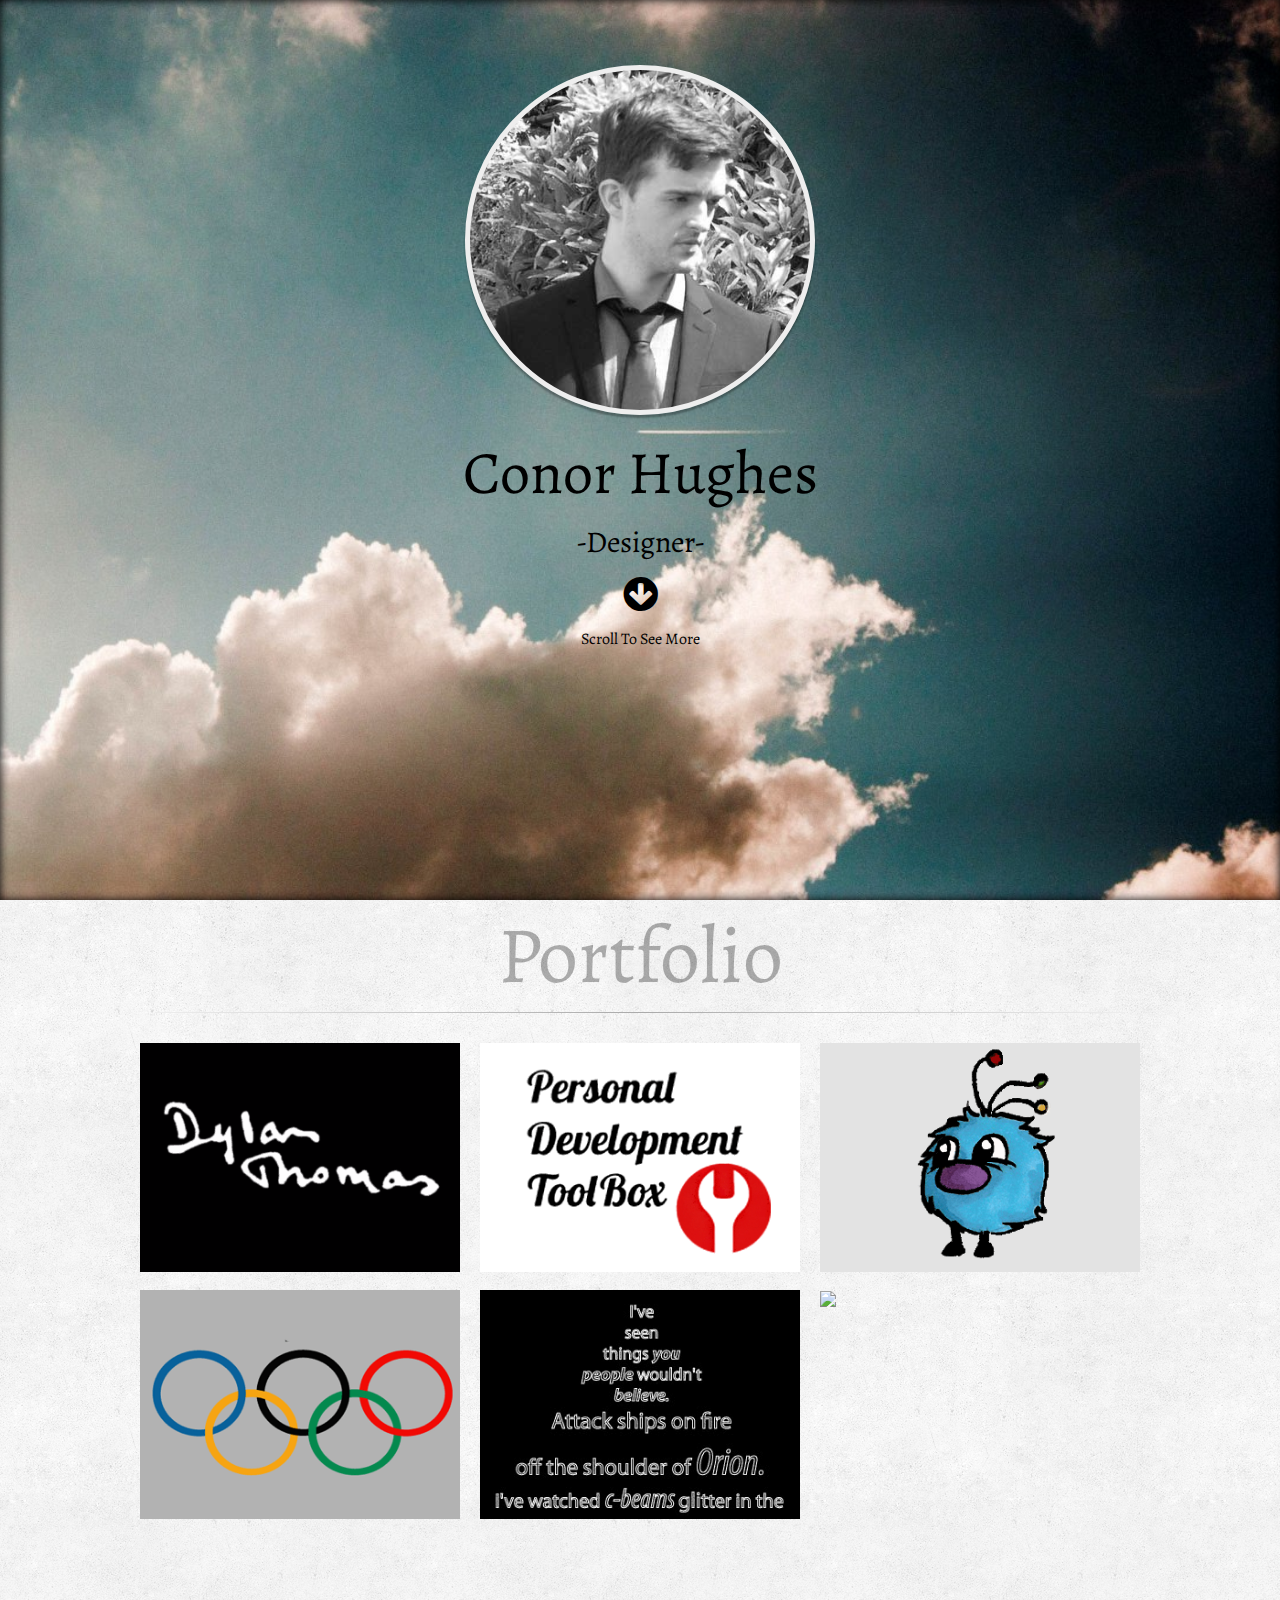
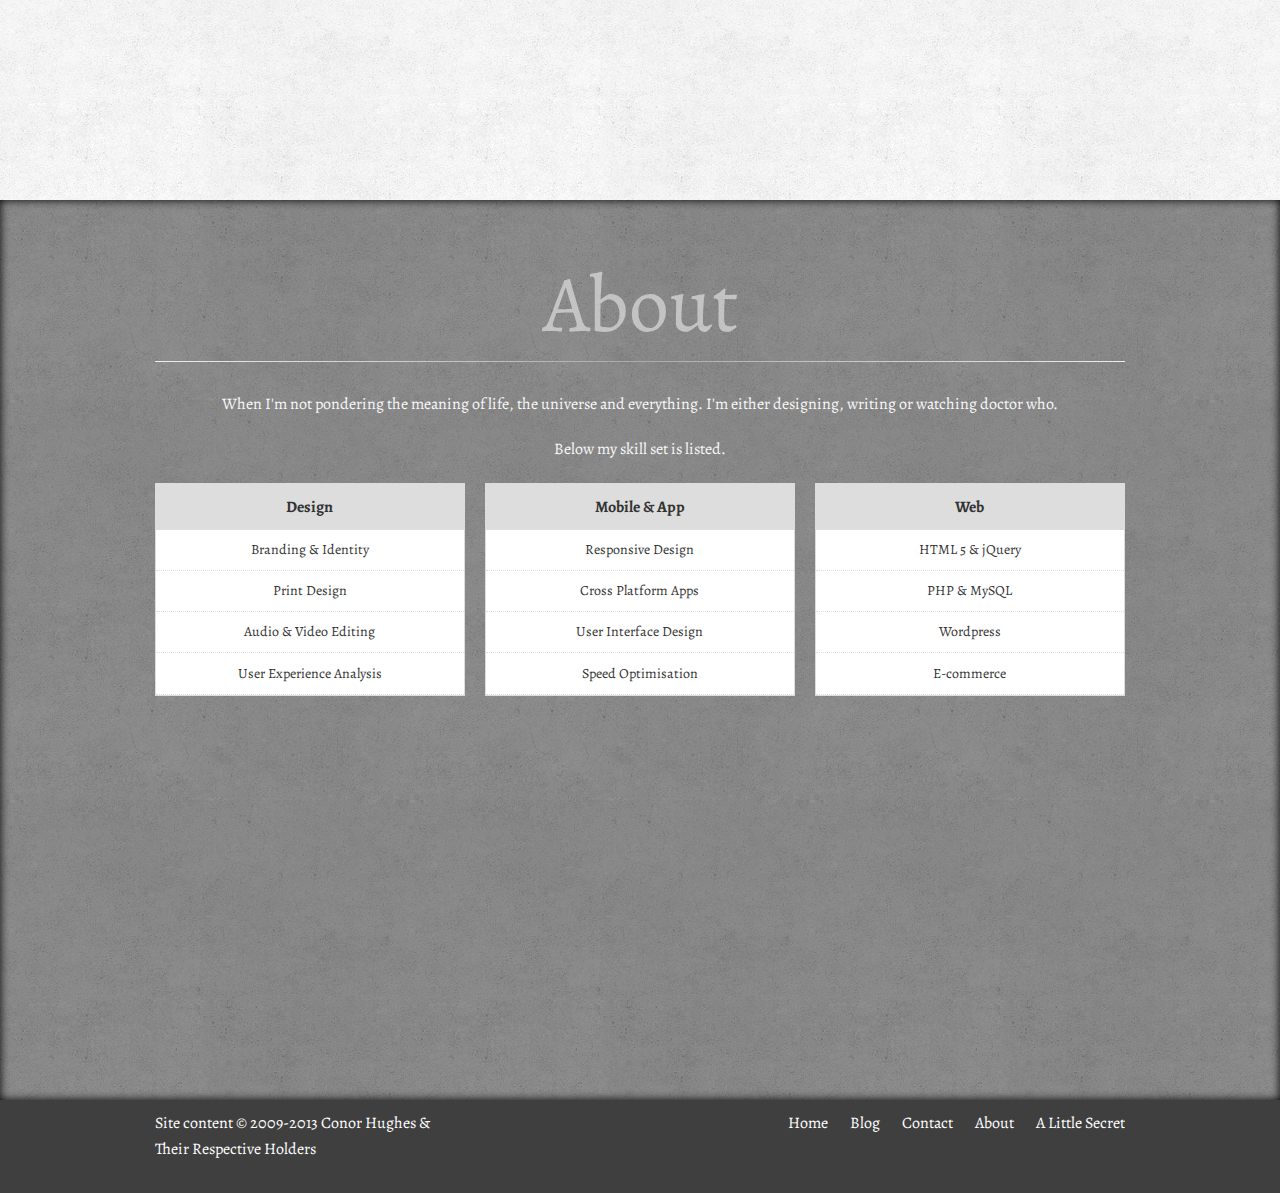
==== commit 9fbfb511: "Daily update" ====
--- a/index.html
+++ b/index.html
@@ -18,6 +18,10 @@
   
   <!--[if IE 7]><link rel="stylesheet" href="stylesheets/arrow-ie7.css"><![endif]-->
   
+  <script src="http://ajax.googleapis.com/ajax/libs/jquery/1/jquery.min.js"></script>
+  	<script>window.jQuery || document.write('<script src="javascripts/jquery.min.js"><\/script>')</script>
+  
+  <script src="javascripts/Custom/fade.js"></script>
   
   <script src="javascripts/vendor/custom.modernizr.js"></script>
 
@@ -32,9 +36,9 @@
 				
 				<div class="circle"></div>
 				
-				<h2 class="hi">Conor Hughes</h2>
-				
-				<h3 class="sub">-Designer-</h3>
+				<h1 class="hi">Conor Hughes</h2>
+				
+				<h2 class="sub">-Designer-</h3>
 				
 				<div class="pulse">
 				<p><a href="#port">
@@ -75,14 +79,41 @@
 	<div id="bg3" class="slide">
 	<div class="row">
 		<div class="large-12 columns">
-			<div id="headWrap">
-			
-			Criminals thrive on the indulgence of society's understanding.<br><br>Gordon... You do like to play things
-pretty close to the chest.<br><br>I had a vision of a world without Batman. The Mob ground out a little profit and the police tried to shut them down one block at a time. And it was so boring. I've had a change of heart. I don't want Mr Reese spoiling everything but why should I have all the fun? Let's give someone else a chance. If Coleman Reese isn't dead in 60 minutes then I blow up a hospital.<br><br>Why do we fall, sir? So that we can learn to pick ourselves up.<br><br>Because some men aren't looking for anything logical, like money. They can't be bought, bullied, reasoned or negotiated with. Some men just wanna watch the world burn.<br><br>When their enemies were at the gates the Romans would suspend democracy and appoint one man to protect the city. It wasn't considered an honor, it was a public service.<br><br>Gotham's time has come.<br><br>You have learn to bury your guilt with anger. I will teach you to confront it and to face the truth.<br><br>Carbon fiber, .28 caliber, made in China. If you wanna kill a public servant, Mr Maroni... I recommend you buy American.<br><br>Do you feel in charge?<br><br>Yes. The fire rises.<br><br>I've sewn you up, I've set your bones, but I won't bury you. I've buried enough members in the Wayne family.<br><br>No guns, no killing.<br><br>You are in hell, little man. And I am the devil.<br><br>They scream and they cry much as you're doing now.<br><br>Didn't you get the memo?<br><br>Bruce... it's okay. Don't be afraid.<br><br>I will go back to Gotham and I will fight men Iike this but I will not become an executioner.<br><br>What if, before she died, she wrote a letter saying she chose Harvey Dent over you? And what if, to spare you pain, I burnt that letter?<br><br>All creatures feel fear. Especially the scary ones. <br><br>The city needs ...
+			<div id="about">
+			<h2 class="about" >About</h2>
+			<div class="sexy_line"></div>
+			<p>When I'm not pondering the meaning of life, the universe and everything. I'm either designing, writing or watching doctor who.</p>
+			<p>Below my skill set is listed.</p>
+			<ul class="small-block-grid-1 large-block-grid-3">
+			<li><ul class="pricing-table">
+  <li class="title">Design</li>
+  <li class="bullet-item">Branding & Identity</li>
+   <li class="bullet-item">Print Design</li>
+  <li class="bullet-item">Audio & Video Editing</li>
+  <li class="bullet-item">User Experience Analysis</li>
+  </li>
+</ul></li>
+<li><ul class="pricing-table">
+  <li class="title">Mobile & App</li>
+  <li class="bullet-item">Responsive Design</li>
+  <li class="bullet-item">Cross Platform Apps</li>
+  <li class="bullet-item">User Interface Design</li>
+  <li class="bullet-item">Speed Optimisation</li>
+  </li>
+</ul></li>
+<li><ul class="pricing-table">
+  <li class="title">Web</li>
+  <li class="bullet-item">HTML 5 & jQuery</li>
+  <li class="bullet-item">PHP & MySQL</li>
+  <li class="bullet-item">Wordpress</li>
+  <li class="bullet-item">E-commerce</li></li>
+</ul></li>
+			</ul>
 				</div>
 			</div>
 		</div>
 	</div>
+	
 <footer>
 <div id="copyright">
       <div class="row full-width">
@@ -104,13 +135,12 @@
 </footer>
 	
 
-  	<script src="http://ajax.googleapis.com/ajax/libs/jquery/1/jquery.min.js"></script>
-  	<script>window.jQuery || document.write('<script src="javascripts/jquery.min.js"><\/script>')</script>
-  	
-  	
-
-  	
-    <script src="javascripts/Custom/fade.js"></script>
+  	
+  	
+  	
+
+  	
+    
     
     <script src="javascripts/Custom/pulse.js"></script>
     
--- a/stylesheets/app.css
+++ b/stylesheets/app.css
@@ -1,5 +1,4 @@
-/* Do you speak German? No? Then STOP USING HELVETICA. */
-/* Do you speak German? No? Then STOP USING HELVETICA. */
+
 /* line 4, ../../../Downloads/compass.app/Contents/Resources/lib/ruby/compass_extensions/zurb-foundation-4.0.8/scss/foundation/components/_global.scss */
 *,
 *:before,
@@ -1574,6 +1573,57 @@
     /* line 35, ../../../Downloads/compass.app/Contents/Resources/lib/ruby/compass_extensions/zurb-foundation-4.0.8/scss/foundation/components/_inline-lists.scss */
     .inline-list > li > * {
       display: block; }
+
+/* Pricing Tables */
+/* line 120, ../../../Downloads/compass.app/Contents/Resources/lib/ruby/compass_extensions/zurb-foundation-4.0.8/scss/foundation/components/_pricing-tables.scss */
+.pricing-table {
+  border: solid 1px #dddddd;
+  margin-left: 0;
+  margin-bottom: 1.25em; }
+  /* line 60, ../../../Downloads/compass.app/Contents/Resources/lib/ruby/compass_extensions/zurb-foundation-4.0.8/scss/foundation/components/_pricing-tables.scss */
+  .pricing-table * {
+    list-style: none;
+    line-height: 1; }
+  /* line 123, ../../../Downloads/compass.app/Contents/Resources/lib/ruby/compass_extensions/zurb-foundation-4.0.8/scss/foundation/components/_pricing-tables.scss */
+  .pricing-table .title {
+    background-color: #dddddd;
+    padding: 0.9375em 1.25em;
+    text-align: center;
+    color: #333333;
+    font-weight: bold;
+    font-size: 1em; }
+  /* line 124, ../../../Downloads/compass.app/Contents/Resources/lib/ruby/compass_extensions/zurb-foundation-4.0.8/scss/foundation/components/_pricing-tables.scss */
+  .pricing-table .price {
+    background-color: #eeeeee;
+    padding: 0.9375em 1.25em;
+    text-align: center;
+    color: #333333;
+    font-weight: normal;
+    font-size: 1.25em; }
+  /* line 125, ../../../Downloads/compass.app/Contents/Resources/lib/ruby/compass_extensions/zurb-foundation-4.0.8/scss/foundation/components/_pricing-tables.scss */
+  .pricing-table .description {
+    background-color: white;
+    padding: 0.9375em;
+    text-align: center;
+    color: #777777;
+    font-size: 0.75em;
+    font-weight: normal;
+    line-height: 1.4;
+    border-bottom: dotted 1px #dddddd; }
+  /* line 126, ../../../Downloads/compass.app/Contents/Resources/lib/ruby/compass_extensions/zurb-foundation-4.0.8/scss/foundation/components/_pricing-tables.scss */
+  .pricing-table .bullet-item {
+    background-color: white;
+    padding: 0.9375em;
+    text-align: center;
+    color: #333333;
+    font-size: 0.875em;
+    font-weight: normal;
+    border-bottom: dotted 1px #dddddd; }
+  /* line 127, ../../../Downloads/compass.app/Contents/Resources/lib/ruby/compass_extensions/zurb-foundation-4.0.8/scss/foundation/components/_pricing-tables.scss */
+  .pricing-table .cta-button {
+    background-color: whitesmoke;
+    text-align: center;
+    padding: 1.25em 1.25em 0; }
 
 /* Tooltips */
 /* line 27, ../../../Downloads/compass.app/Contents/Resources/lib/ruby/compass_extensions/zurb-foundation-4.0.8/scss/foundation/components/_tooltips.scss */
@@ -1703,22 +1753,19 @@
 #headWrap {
   padding-top: 5%;
   color: black; }
-  /* line 7, ../sass/_HeadWrap.scss */
-  #headWrap h2 {
-    color: black; }
-  /* line 11, ../sass/_HeadWrap.scss */
+  /* line 9, ../sass/_HeadWrap.scss */
   #headWrap p {
     text-align: center;
     color: black; }
-    /* line 14, ../sass/_HeadWrap.scss */
+    /* line 12, ../sass/_HeadWrap.scss */
     #headWrap p a {
       color: black; }
-      /* line 17, ../sass/_HeadWrap.scss */
+      /* line 15, ../sass/_HeadWrap.scss */
       #headWrap p a i {
-        font-size: 50px;
+        font-size: 40px;
         color: black; }
 
-/* line 29, ../sass/_HeadWrap.scss */
+/* line 27, ../sass/_HeadWrap.scss */
 .circle {
   background-image: url(../images/me.jpg);
   display: block;
@@ -1734,15 +1781,15 @@
   border: 5px solid #eee;
   box-shadow: 0 3px 2px rgba(0, 0, 0, 0.3); }
 
-/* line 45, ../sass/_HeadWrap.scss */
+/* line 43, ../sass/_HeadWrap.scss */
 .hi {
   font-weight: normal;
-  font-size: 80px;
+  font-size: 60px;
   text-align: center;
   margin-bottom: 0;
   color: black; }
 
-/* line 53, ../sass/_HeadWrap.scss */
+/* line 51, ../sass/_HeadWrap.scss */
 .sub {
   font-weight: normal;
   font-size: 30px;
@@ -1849,20 +1896,47 @@
     #copyright li a {
       color: #fff; }
 
+/* line 1, ../sass/_about.scss */
+#about {
+  padding-top: 5%; }
+  /* line 4, ../sass/_about.scss */
+  #about p {
+    text-align: center; }
+
+/* line 13, ../sass/_about.scss */
+.about {
+  font-weight: normal;
+  font-size: 80px;
+  text-align: center;
+  margin: 0 0 0 0;
+  color: #fff;
+  opacity: 0.5; }
+
+/* line 23, ../sass/_about.scss */
+.sexy_line {
+  margin: 0 0 30px 0;
+  height: 1px;
+  background: black;
+  background: -webkit-gradient(linear, 0 0, 100% 0, from(#eeeeee), to(#eeeeee), color-stop(50%, #aaaaaa)); }
+
 @media (max-width: 600px) {
-  /* line 56, ../sass/app.scss */
+  /* line 57, ../sass/app.scss */
   .circle {
     width: 200px;
     height: 200px; }
 
-  /* line 63, ../sass/app.scss */
+  /* line 64, ../sass/app.scss */
   .hi {
     font-size: 30px; }
 
-  /* line 69, ../sass/app.scss */
+  /* line 70, ../sass/app.scss */
   .sub {
     font-size: 20px; }
 
-  /* line 75, ../sass/app.scss */
+  /* line 76, ../sass/app.scss */
   .work {
+    font-size: 60px; }
+
+  /* line 82, ../sass/app.scss */
+  .about {
     font-size: 60px; } }
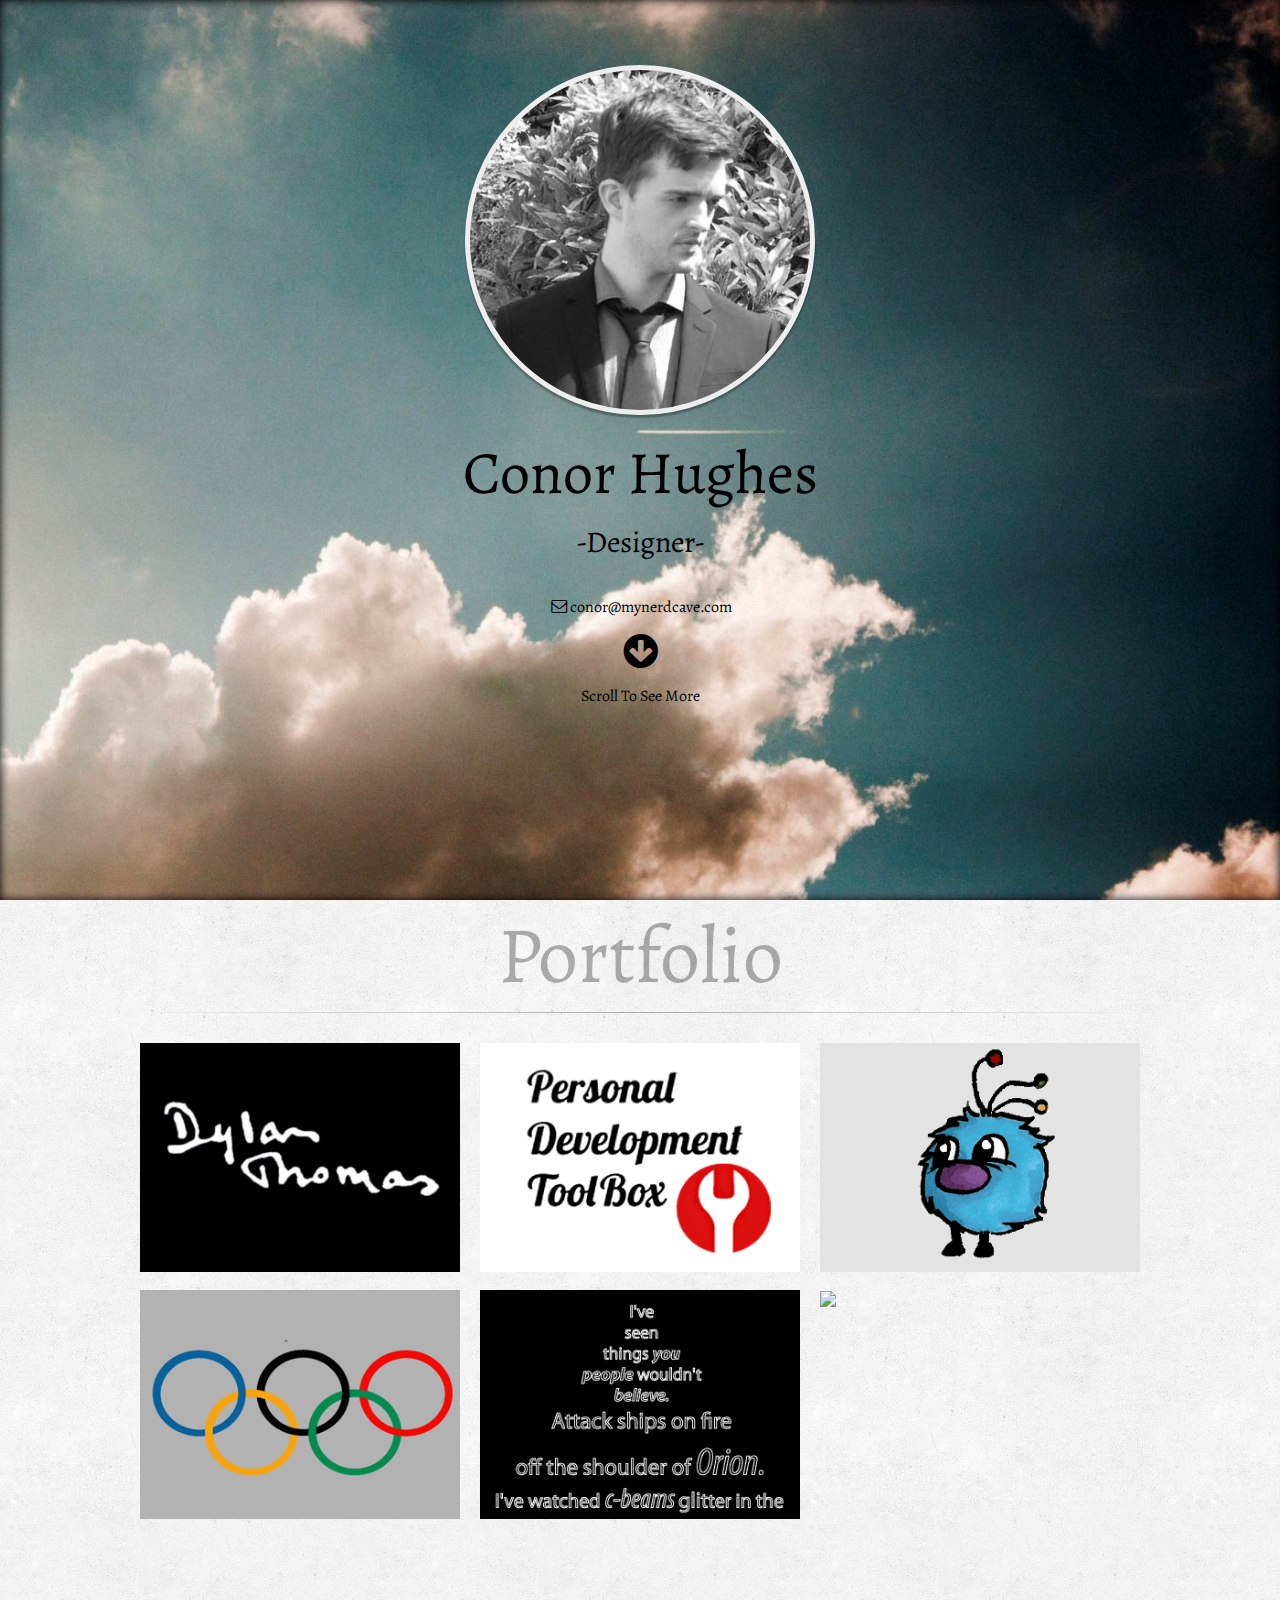
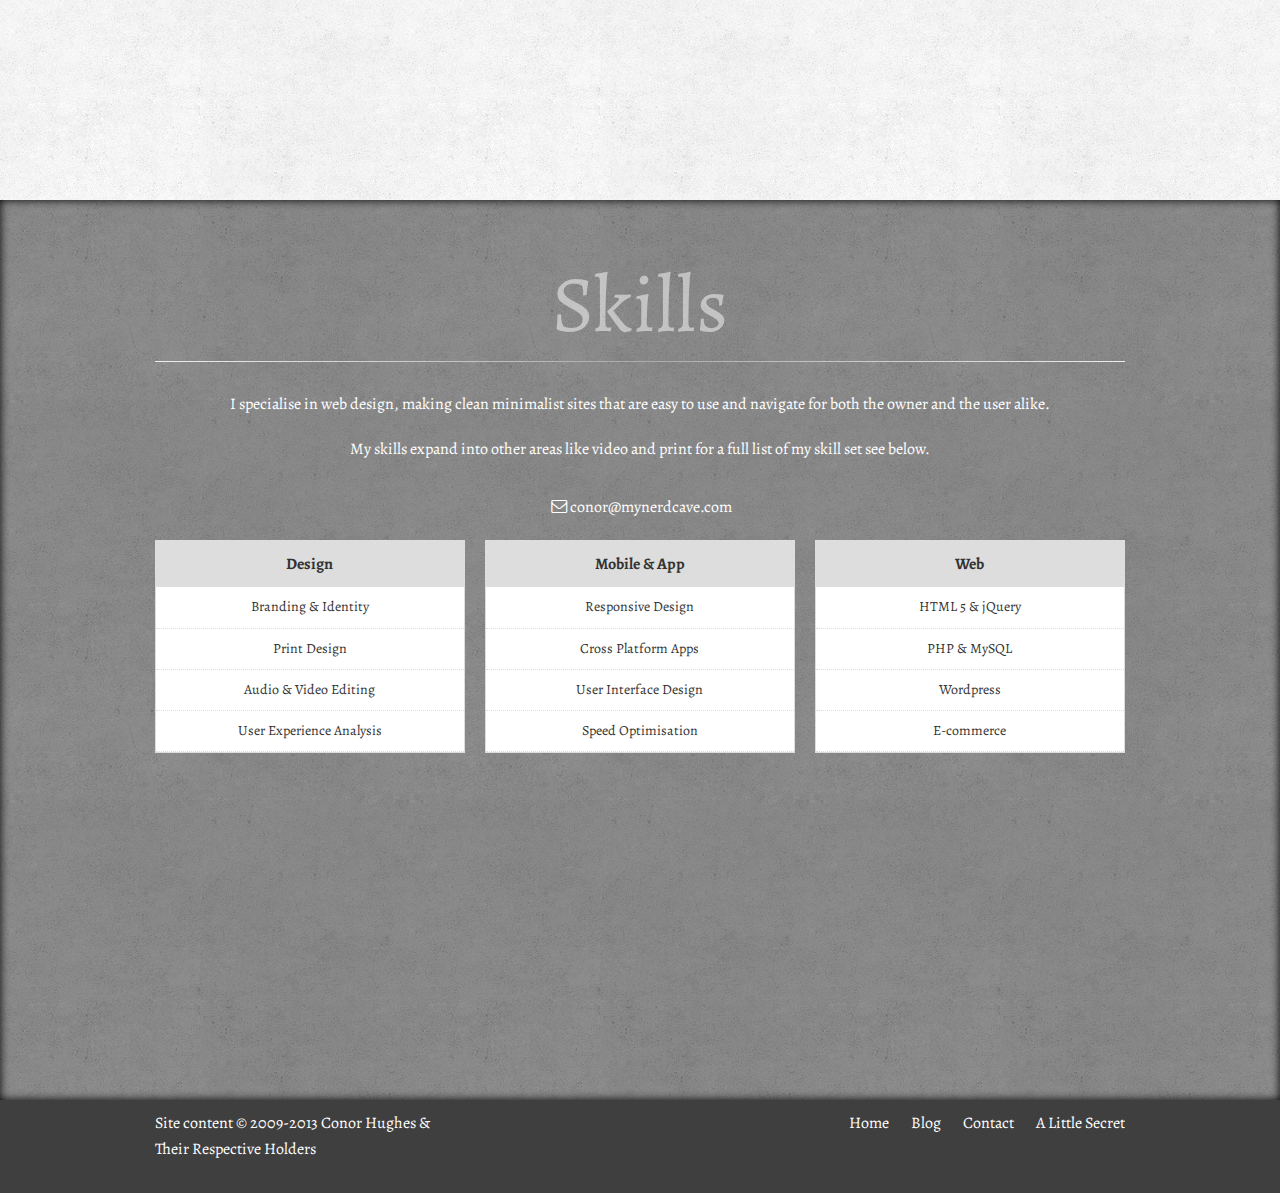
==== commit ccac68fb: "Daily Update" ====
--- a/index.html
+++ b/index.html
@@ -39,6 +39,9 @@
 				<h1 class="hi">Conor Hughes</h2>
 				
 				<h2 class="sub">-Designer-</h3>
+				
+				<p class="contact"><i class="icon-mail"></i><a href="mailto:conor@mynerdcave.com?subject=I have a job for you">conor@mynerdcave.com</a></p>
+		
 				
 				<div class="pulse">
 				<p><a href="#port">
@@ -80,10 +83,12 @@
 	<div class="row">
 		<div class="large-12 columns">
 			<div id="about">
-			<h2 class="about" >About</h2>
+				
+			<h2 class="about">Skills</h2>
 			<div class="sexy_line"></div>
-			<p>When I'm not pondering the meaning of life, the universe and everything. I'm either designing, writing or watching doctor who.</p>
-			<p>Below my skill set is listed.</p>
+			<p>I specialise in web design, making clean minimalist sites that are easy to use and navigate for both the owner and the user alike.</p>
+			<p>My skills expand into other areas like video and print for a full list of my skill set see below. <p class="contact"><i class="icon-mail"></i><a href="mailto:conor@mynerdcave.com?subject=I have a job for you">conor@mynerdcave.com</a></p></p>
+
 			<ul class="small-block-grid-1 large-block-grid-3">
 			<li><ul class="pricing-table">
   <li class="title">Design</li>
@@ -122,10 +127,9 @@
         </div>
         <div class="large-8 columns">
           <ul class="inline-list right">
-            <li><a href="index.html">Home</a></li>
-            <li><a href="mynerdcave.com">Blog</a></li>
-            <li><a href="http://foundation.zurb.com/docs">Contact</a></li>
-            <li><a href="http://foundation.zurb.com/about.php">About</a></li>
+            <li><a href="index.html#bg1">Home</a></li>
+            <li><a href="mynerdcave.com/blog">Blog</a></li>
+            <li><a href="mailto:conor@mynerdcave.com?subject=I have a job for you">Contact</a></li>
             <li><a href="#">A Little Secret</a></li>
           </ul>
           </ul>
--- a/stylesheets/app.css
+++ b/stylesheets/app.css
@@ -1,4 +1,5 @@
-
+/* Do you speak German? No? Then STOP USING HELVETICA. */
+/* Do you speak German? No? Then STOP USING HELVETICA. */
 /* line 4, ../../../Downloads/compass.app/Contents/Resources/lib/ruby/compass_extensions/zurb-foundation-4.0.8/scss/foundation/components/_global.scss */
 *,
 *:before,
@@ -1753,19 +1754,19 @@
 #headWrap {
   padding-top: 5%;
   color: black; }
-  /* line 9, ../sass/_HeadWrap.scss */
+  /* line 7, ../sass/_HeadWrap.scss */
   #headWrap p {
     text-align: center;
     color: black; }
-    /* line 12, ../sass/_HeadWrap.scss */
+    /* line 10, ../sass/_HeadWrap.scss */
     #headWrap p a {
       color: black; }
-      /* line 15, ../sass/_HeadWrap.scss */
+      /* line 13, ../sass/_HeadWrap.scss */
       #headWrap p a i {
         font-size: 40px;
         color: black; }
 
-/* line 27, ../sass/_HeadWrap.scss */
+/* line 25, ../sass/_HeadWrap.scss */
 .circle {
   background-image: url(../images/me.jpg);
   display: block;
@@ -1781,7 +1782,7 @@
   border: 5px solid #eee;
   box-shadow: 0 3px 2px rgba(0, 0, 0, 0.3); }
 
-/* line 43, ../sass/_HeadWrap.scss */
+/* line 41, ../sass/_HeadWrap.scss */
 .hi {
   font-weight: normal;
   font-size: 60px;
@@ -1789,11 +1790,17 @@
   margin-bottom: 0;
   color: black; }
 
-/* line 51, ../sass/_HeadWrap.scss */
+/* line 49, ../sass/_HeadWrap.scss */
 .sub {
   font-weight: normal;
   font-size: 30px;
   text-align: center;
+  margin-bottom: 0;
+  color: black; }
+
+/* line 58, ../sass/_HeadWrap.scss */
+.contact {
+  margin-top: 2em;
   margin-bottom: 0;
   color: black; }
 
@@ -1901,9 +1908,16 @@
   padding-top: 5%; }
   /* line 4, ../sass/_about.scss */
   #about p {
-    text-align: center; }
-
-/* line 13, ../sass/_about.scss */
+    text-align: center;
+    color: white; }
+  /* line 10, ../sass/_about.scss */
+  #about a {
+    color: white; }
+  /* line 13, ../sass/_about.scss */
+  #about i {
+    color: white; }
+
+/* line 19, ../sass/_about.scss */
 .about {
   font-weight: normal;
   font-size: 80px;
@@ -1912,7 +1926,7 @@
   color: #fff;
   opacity: 0.5; }
 
-/* line 23, ../sass/_about.scss */
+/* line 29, ../sass/_about.scss */
 .sexy_line {
   margin: 0 0 30px 0;
   height: 1px;
@@ -1939,4 +1953,8 @@
 
   /* line 82, ../sass/app.scss */
   .about {
-    font-size: 60px; } }
+    font-size: 60px; }
+
+  /* line 88, ../sass/app.scss */
+  #bg3 {
+    height: auto; } }
--- a/stylesheets/arrow.css
+++ b/stylesheets/arrow.css
@@ -1,7 +1,7 @@
 @font-face {
   font-family: 'arrow';
-  src: url("../font/arrow.eot?43098147");
-  src: url("../font/arrow.eot?43098147#iefix") format('embedded-opentype'), url("../font/arrow.woff?43098147") format('woff'), url("../font/arrow.ttf?43098147") format('truetype'), url("../font/arrow.svg?43098147#arrow") format('svg');
+  src: url("../font/arrow.eot?60685288");
+  src: url("../font/arrow.eot?60685288#iefix") format('embedded-opentype'), url("../font/arrow.woff?60685288") format('woff'), url("../font/arrow.ttf?60685288") format('truetype'), url("../font/arrow.svg?60685288#arrow") format('svg');
   font-weight: normal;
   font-style: normal;
 }
@@ -11,7 +11,7 @@
 @media screen and (-webkit-min-device-pixel-ratio:0) {
   @font-face {
     font-family: 'arrow';
-    src: url('../font/arrow.svg?43098147#arrow') format('svg');
+    src: url('../font/arrow.svg?60685288#arrow') format('svg');
   }
 }
 */
@@ -41,6 +41,7 @@
 /* text-shadow: 1px 1px 1px rgba(127, 127, 127, 0.3); */
 }
 
+.icon-mail:before { content: '\2709'; } /* '✉' */
 .icon-left-circled:before { content: '\f0a8'; } /* '' */
 .icon-right-circled:before { content: '\f0a9'; } /* '' */
 .icon-up-circled:before { content: '\f0aa'; } /* '' */
--- a/stylesheets/arrow-ie7.css
+++ b/stylesheets/arrow-ie7.css
@@ -9,6 +9,7 @@
 /* font-size: 120%; */
 }
 
+.icon-mail { *zoom: expression( this.runtimeStyle['zoom'] = '1', this.innerHTML = '&#x2709;&nbsp;'); }
 .icon-left-circled { *zoom: expression( this.runtimeStyle['zoom'] = '1', this.innerHTML = '&#xf0a8;&nbsp;'); }
 .icon-right-circled { *zoom: expression( this.runtimeStyle['zoom'] = '1', this.innerHTML = '&#xf0a9;&nbsp;'); }
 .icon-up-circled { *zoom: expression( this.runtimeStyle['zoom'] = '1', this.innerHTML = '&#xf0aa;&nbsp;'); }
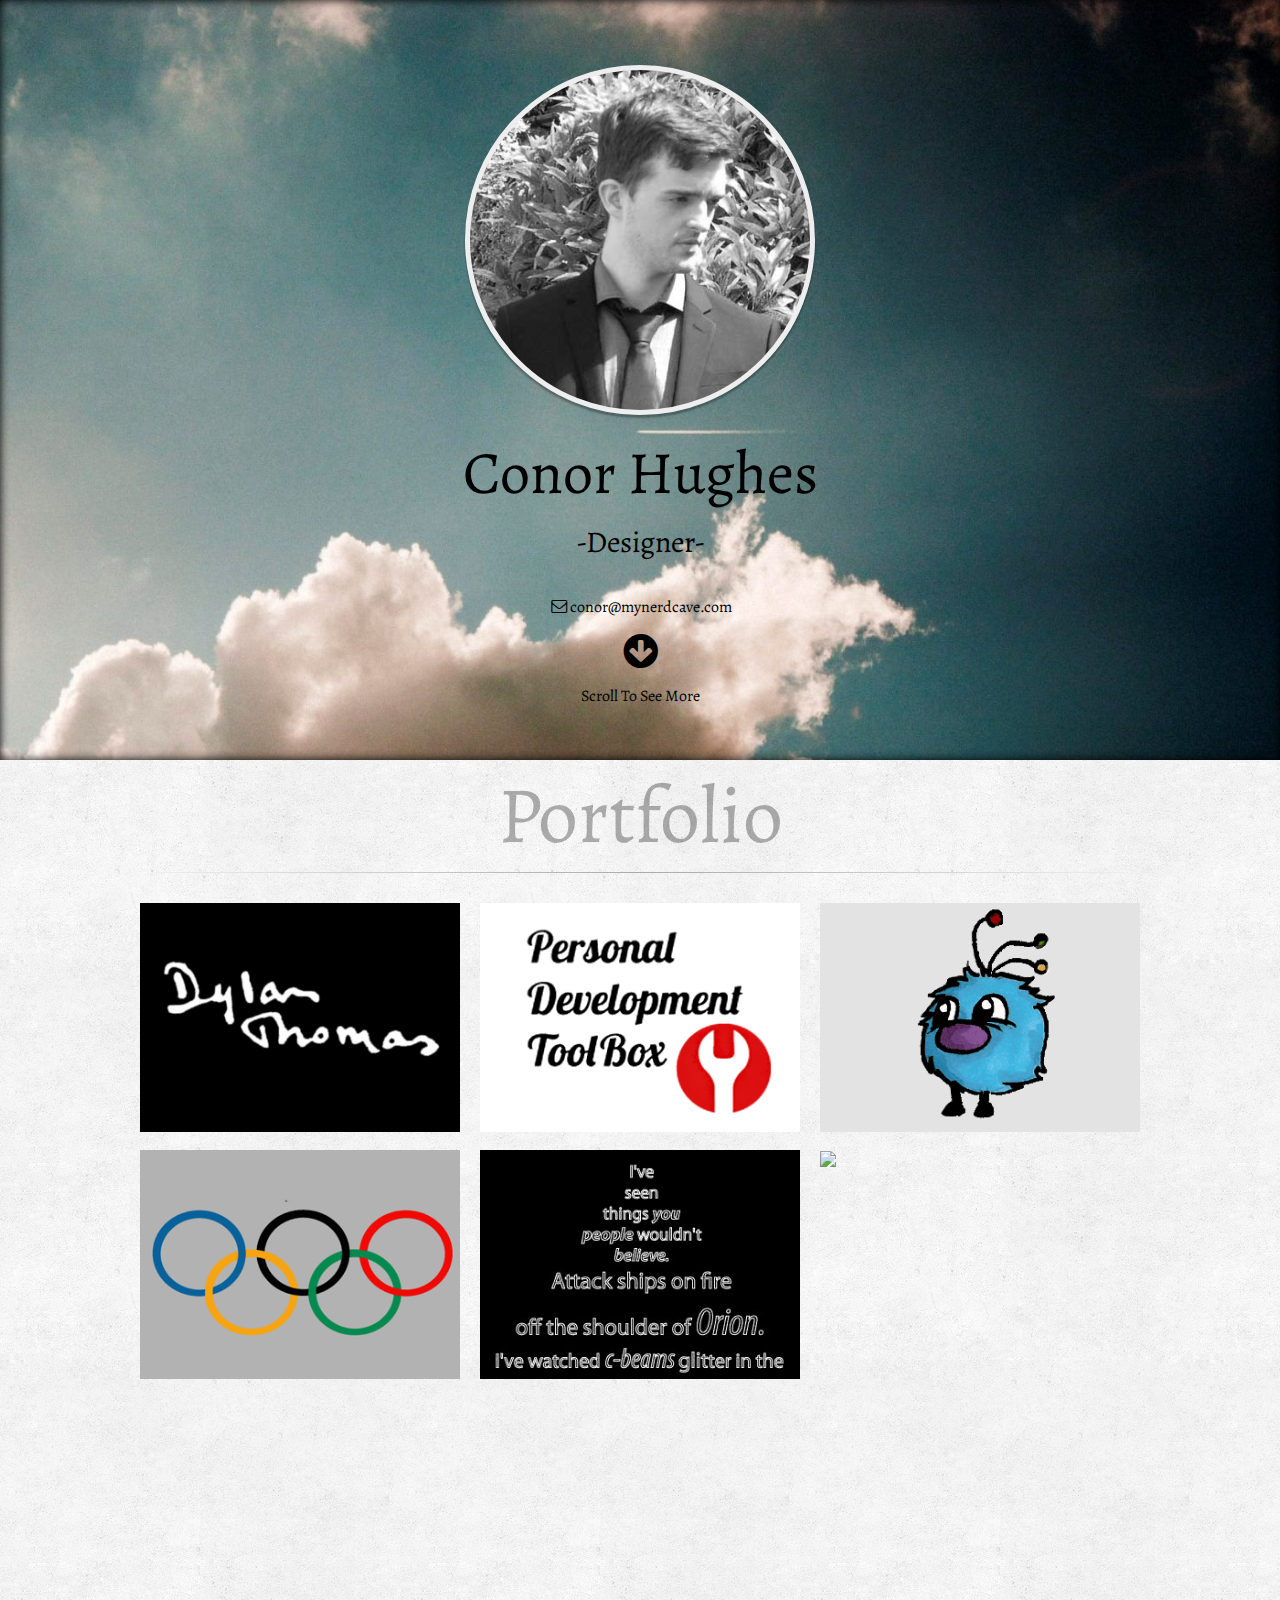
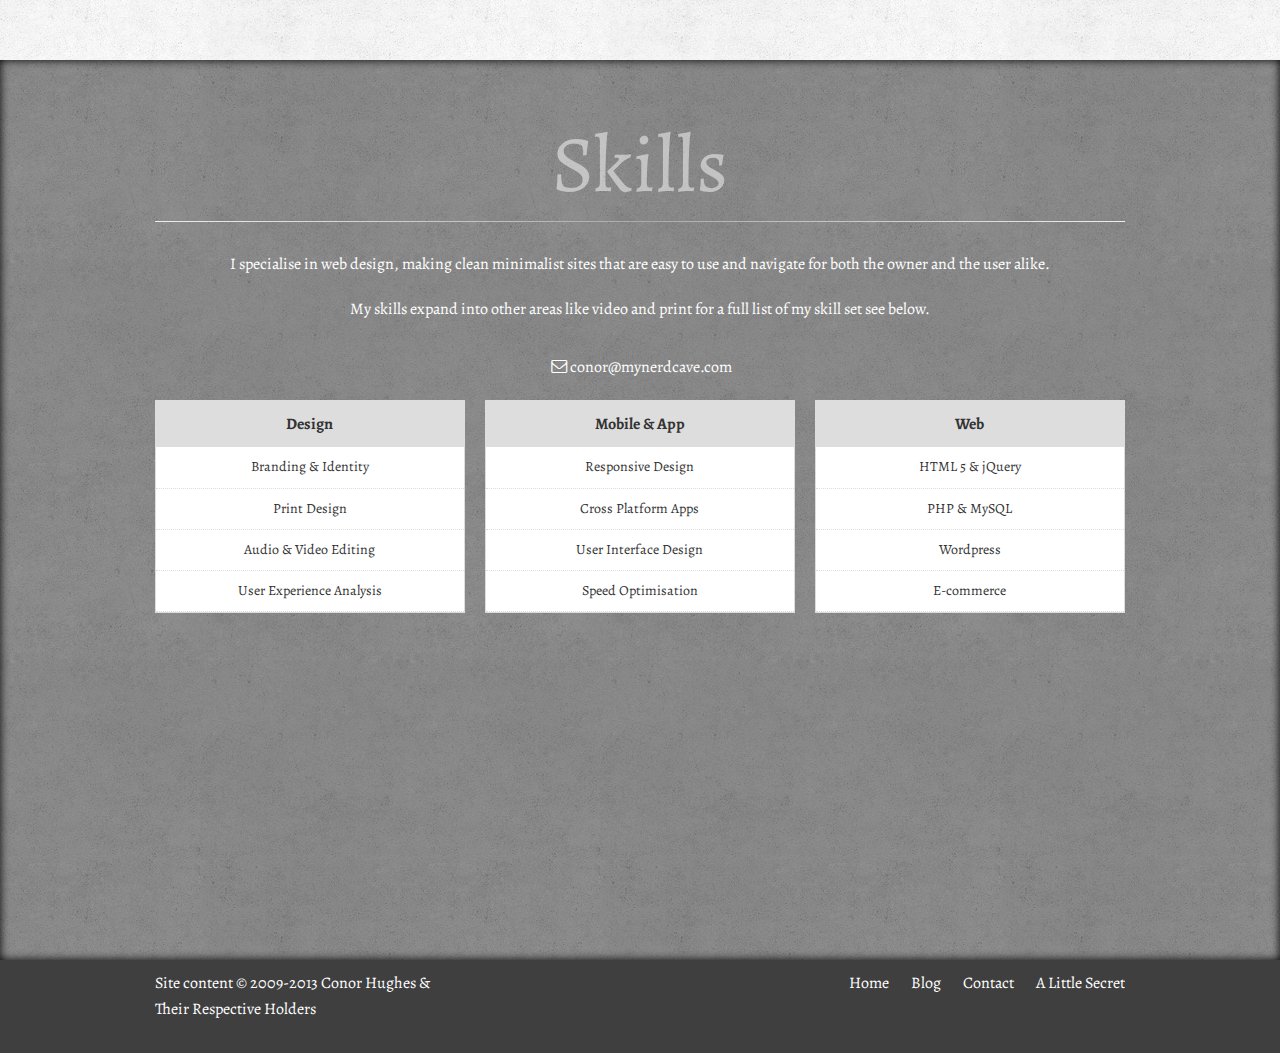
==== commit 03b657f2: "Mobile Update" ====
--- a/index.html
+++ b/index.html
@@ -5,8 +5,8 @@
 
 <head>
 	<meta charset="utf-8" />
+	<meta name="viewport" content="width=device-width, initial-scale=1">
 	<meta http-equiv="X-UA-Compatible" content="IE=edge,chrome=1">
-	<meta name="viewport" content="width=device-width"/>
   <link href='http://fonts.googleapis.com/css?family=Alegreya:400&subset=latin' rel='stylesheet' type='text/css'>
   <title>Conor Hughes</title>
   
--- a/stylesheets/app.css
+++ b/stylesheets/app.css
@@ -1891,18 +1891,6 @@
   text-decoration: none;
   color: #2795b6; }
 
-/* line 1, ../sass/_Footer.scss */
-#copyright {
-  background: #3f3f3f;
-  color: #fff;
-  padding: 11px 0; }
-  /* line 5, ../sass/_Footer.scss */
-  #copyright li {
-    color: #fff; }
-    /* line 7, ../sass/_Footer.scss */
-    #copyright li a {
-      color: #fff; }
-
 /* line 1, ../sass/_about.scss */
 #about {
   padding-top: 5%; }
@@ -1933,28 +1921,50 @@
   background: black;
   background: -webkit-gradient(linear, 0 0, 100% 0, from(#eeeeee), to(#eeeeee), color-stop(50%, #aaaaaa)); }
 
+/* line 1, ../sass/_Footer.scss */
+#copyright {
+  background: #3f3f3f;
+  color: #fff;
+  padding: 11px 0; }
+  /* line 5, ../sass/_Footer.scss */
+  #copyright li {
+    color: #fff; }
+    /* line 7, ../sass/_Footer.scss */
+    #copyright li a {
+      color: #fff; }
+
+@media only screen and (orientation: landscape) {
+  /* line 5, ../sass/_mobile.scss */
+  #bg1 {
+    height: 760px; } }
 @media (max-width: 600px) {
-  /* line 57, ../sass/app.scss */
+  /* line 15, ../sass/_mobile.scss */
   .circle {
     width: 200px;
     height: 200px; }
 
-  /* line 64, ../sass/app.scss */
+  /* line 22, ../sass/_mobile.scss */
   .hi {
     font-size: 30px; }
 
-  /* line 70, ../sass/app.scss */
+  /* line 28, ../sass/_mobile.scss */
   .sub {
     font-size: 20px; }
 
-  /* line 76, ../sass/app.scss */
+  /* line 34, ../sass/_mobile.scss */
   .work {
     font-size: 60px; }
 
-  /* line 82, ../sass/app.scss */
+  /* line 40, ../sass/_mobile.scss */
   .about {
     font-size: 60px; }
 
-  /* line 88, ../sass/app.scss */
-  #bg3 {
-    height: auto; } }
+  /* line 46, ../sass/_mobile.scss */
+  #bg3, #bg2 {
+    height: auto;
+    width: auto; }
+
+  /* line 51, ../sass/_mobile.scss */
+  #bg1 {
+    height: 480px;
+    width: auto; } }
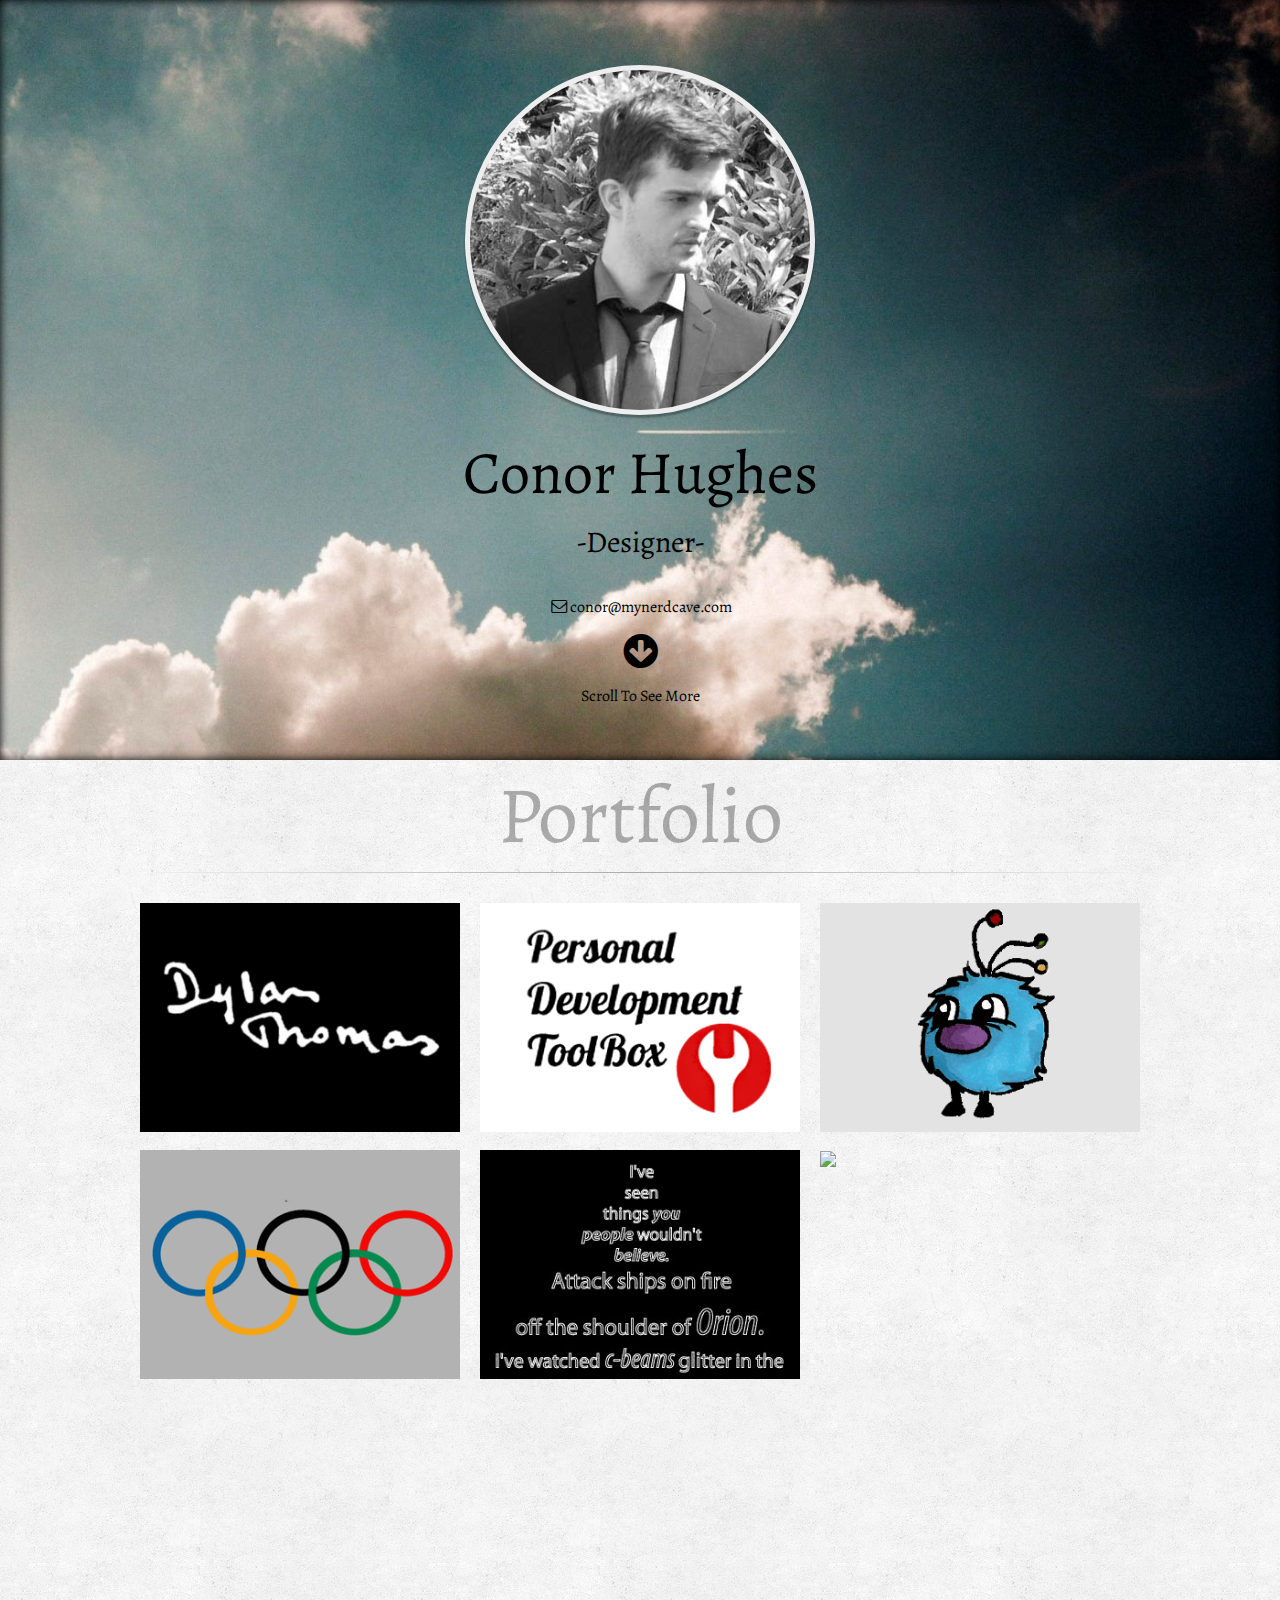
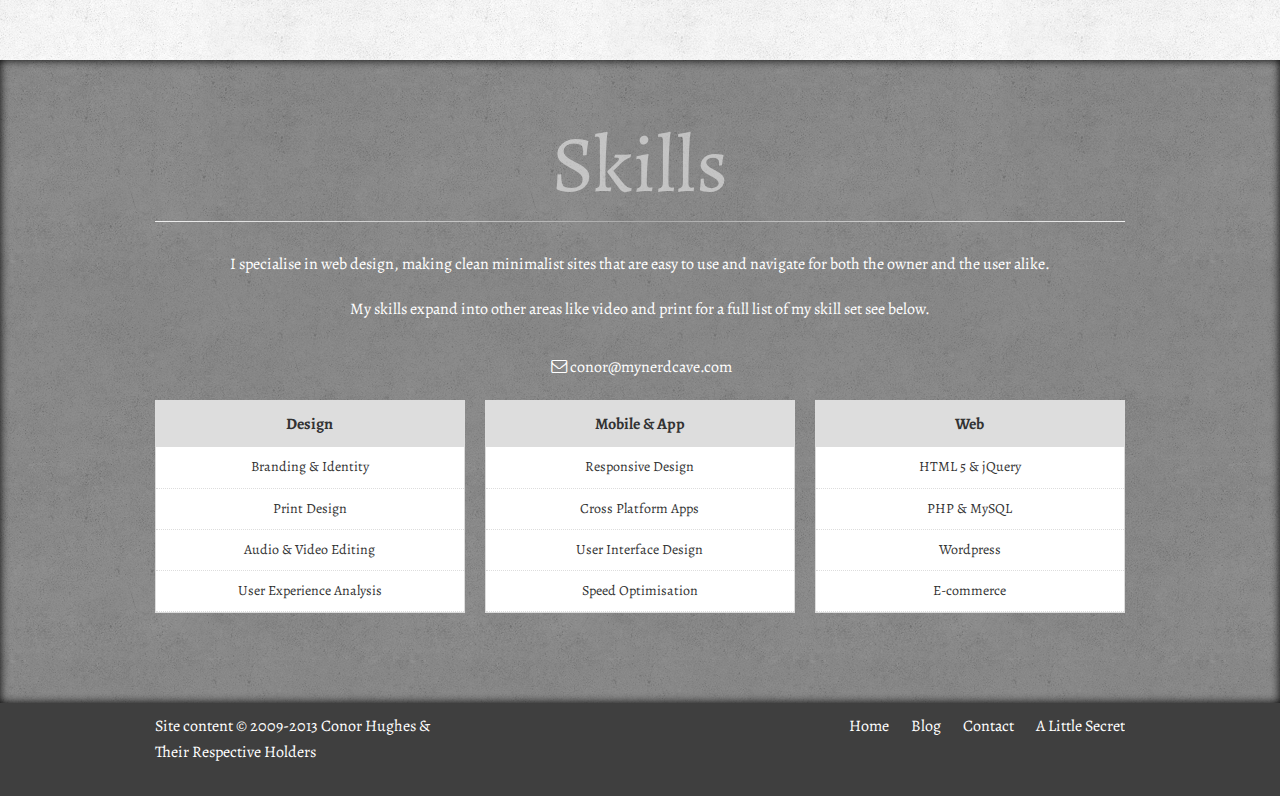
==== commit d7eec80c: "finished" ====
--- a/index.html
+++ b/index.html
@@ -150,34 +150,7 @@
     
     
     
-  	<script src="javascripts/foundation/foundation.js"></script>
-	
-	<script src="javascripts/foundation/foundation.alerts.js"></script>
-	
-	<script src="javascripts/foundation/foundation.clearing.js"></script>
-	
-	<script src="javascripts/foundation/foundation.cookie.js"></script>
-	
-	<script src="javascripts/foundation/foundation.dropdown.js"></script>
-	
-	<script src="javascripts/foundation/foundation.forms.js"></script>
-	
-	<script src="javascripts/foundation/foundation.joyride.js"></script>
-	
-	<script src="javascripts/foundation/foundation.magellan.js"></script>
-	
-	<script src="javascripts/foundation/foundation.orbit.js"></script>
-	
-	<script src="javascripts/foundation/foundation.placeholder.js"></script>
-	
-	<script src="javascripts/foundation/foundation.reveal.js"></script>
-	
-	<script src="javascripts/foundation/foundation.section.js"></script>
-	
-	<script src="javascripts/foundation/foundation.tooltips.js"></script>
-	
-	<script src="javascripts/foundation/foundation.topbar.js"></script>
-	
+ 
   
   <script>
     $(document).foundation();
--- a/stylesheets/app.css
+++ b/stylesheets/app.css
@@ -1741,6 +1741,8 @@
 
 /* line 20, ../sass/_BG.scss */
 #bg3 {
+  height: auto;
+  padding-bottom: 60px;
   background-image: url(../images/2.png);
   background-repeat: repeat;
   background-position: top left;
@@ -1767,6 +1769,22 @@
         color: black; }
 
 /* line 25, ../sass/_HeadWrap.scss */
+#headWrap2 {
+  padding-top: 12%;
+  color: black; }
+  /* line 29, ../sass/_HeadWrap.scss */
+  #headWrap2 p {
+    text-align: center;
+    color: black; }
+    /* line 32, ../sass/_HeadWrap.scss */
+    #headWrap2 p a {
+      color: black; }
+      /* line 35, ../sass/_HeadWrap.scss */
+      #headWrap2 p a i {
+        font-size: 40px;
+        color: black; }
+
+/* line 47, ../sass/_HeadWrap.scss */
 .circle {
   background-image: url(../images/me.jpg);
   display: block;
@@ -1782,7 +1800,7 @@
   border: 5px solid #eee;
   box-shadow: 0 3px 2px rgba(0, 0, 0, 0.3); }
 
-/* line 41, ../sass/_HeadWrap.scss */
+/* line 63, ../sass/_HeadWrap.scss */
 .hi {
   font-weight: normal;
   font-size: 60px;
@@ -1790,7 +1808,7 @@
   margin-bottom: 0;
   color: black; }
 
-/* line 49, ../sass/_HeadWrap.scss */
+/* line 71, ../sass/_HeadWrap.scss */
 .sub {
   font-weight: normal;
   font-size: 30px;
@@ -1798,7 +1816,7 @@
   margin-bottom: 0;
   color: black; }
 
-/* line 58, ../sass/_HeadWrap.scss */
+/* line 80, ../sass/_HeadWrap.scss */
 .contact {
   margin-top: 2em;
   margin-bottom: 0;
@@ -1870,14 +1888,17 @@
 #b {
   font-size: 30px;
   float: right;
-  display: block;
+  display: inline-block;
   font-weight: bold;
   text-decoration: none;
   z-index: 99;
   opacity: 0.9; }
 
-/* line 21, ../sass/_PortPage.scss */
-#b a i {
+/* line 22, ../sass/_PortPage.scss */
+#b a {
+  width: 144px;
+  height: 44px;
+  position: relative;
   color: #bfbfbf;
   -webkit-transition-property: all;
   -ms-transition-property: all;
@@ -1886,8 +1907,8 @@
   -ms-transition-duration: 1s;
   transition-duration: 1s; }
 
-/* line 32, ../sass/_PortPage.scss */
-#b a:hover i {
+/* line 37, ../sass/_PortPage.scss */
+#b a:hover {
   text-decoration: none;
   color: #2795b6; }
 
@@ -1923,13 +1944,14 @@
 
 /* line 1, ../sass/_Footer.scss */
 #copyright {
+  padding-bottom: 30px;
   background: #3f3f3f;
   color: #fff;
   padding: 11px 0; }
-  /* line 5, ../sass/_Footer.scss */
+  /* line 6, ../sass/_Footer.scss */
   #copyright li {
     color: #fff; }
-    /* line 7, ../sass/_Footer.scss */
+    /* line 8, ../sass/_Footer.scss */
     #copyright li a {
       color: #fff; }
 
@@ -1960,11 +1982,30 @@
     font-size: 60px; }
 
   /* line 46, ../sass/_mobile.scss */
+  .ribbon {
+    background: #eee;
+    border-left: 1px dashed #aaa;
+    border-right: 1px dashed #aaa;
+    border-radius: 5px 5px 0 0;
+    box-shadow: 5px 0 0 #eee, -5px 0 0 #eee;
+    height: 30px;
+    margin: 0 5px;
+    position: relative;
+    width: 90px;
+    -webkit-filter: drop-shadow(0 2px 5px rgba(0, 0, 0, 0.5)); }
+    /* line 58, ../sass/_mobile.scss */
+    .ribbon a {
+      margin-left: 27%;
+      line-height: 40px;
+      color: #000;
+      opacity: 0.5; }
+
+  /* line 67, ../sass/_mobile.scss */
   #bg3, #bg2 {
     height: auto;
     width: auto; }
 
-  /* line 51, ../sass/_mobile.scss */
+  /* line 72, ../sass/_mobile.scss */
   #bg1 {
-    height: 480px;
+    height: 490px;
     width: auto; } }
